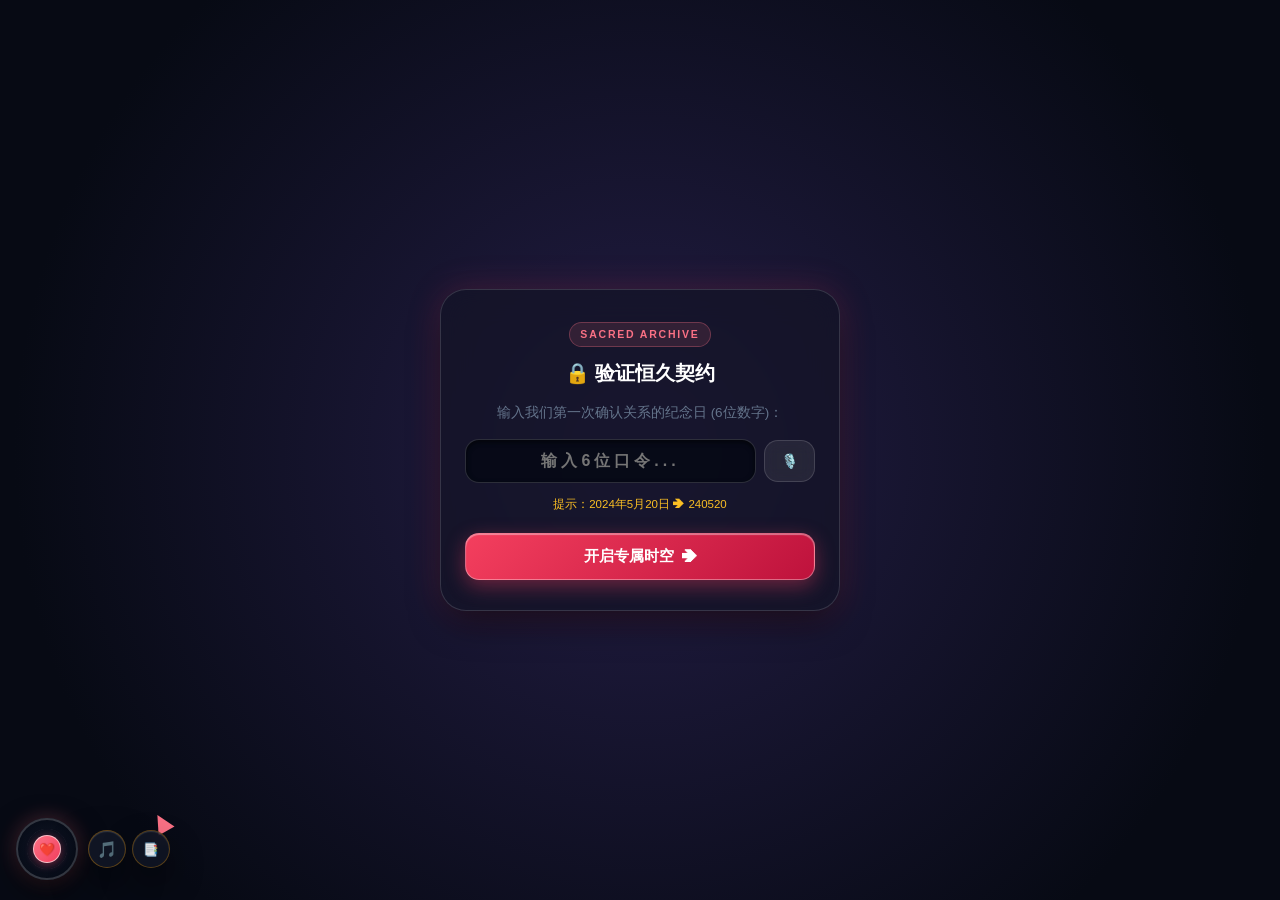
==== index.html @ 59b0d662 "Update index.html" ====
<!DOCTYPE html>
<html lang="zh-CN">
<head>
  <meta charset="UTF-8">
  <meta name="viewport" content="width=device-width, initial-scale=1.0, maximum-scale=1.0, user-scalable=no, viewport-fit=cover, interactive-widget=overlays-content">
  <meta name="referrer" content="strict-origin-when-cross-origin">
  
  <meta property="og:title" content="💌 我们的雅歌之印 · 恒久印记">
  <meta property="og:description" content="众水不能熄灭爱情，大水不能淹没">
  <meta property="og:image" content="assets/images/share-cover.jpg">

  <title>众水不灭 · 我们的恒久印记</title>
  
  <!-- 网站标签页与移动端图标 -->
  <link rel="icon" type="image/png" sizes="32x32" href="favicon-32x32.png?v=2.0">
  <link rel="icon" type="image/png" sizes="16x16" href="favicon-16x16.png?v=2.0">
  <link rel="apple-touch-icon" sizes="180x180" href="apple-touch-icon.png?v=2.0">
  <link rel="manifest" href="manifest.json?v=2.0">
  <meta name="apple-mobile-web-app-capable" content="yes">
  <meta name="apple-mobile-web-app-status-bar-style" content="black-translucent">
  <meta name="apple-mobile-web-app-title" content="雅歌之印">

  <!-- 🚀 核心样式表预加载与非阻塞链路 -->
  <link rel="stylesheet" href="css/base.css?v=2.3">
  <link rel="stylesheet" href="css/components.css?v=2.3">
  <link rel="stylesheet" href="css/animations.css?v=2.3">
  <link rel="stylesheet" href="css/themes.css?v=2.3">
  <link rel="stylesheet" href="css/anniversary.css?v=2.3">
  <link rel="stylesheet" href="css/icebreaker.css?v=2.3">
  <link rel="stylesheet" href="css/reminder.css?v=2.3">
  <link rel="stylesheet" href="css/photo-wall.css?v=2.3">
  <link rel="stylesheet" href="css/pet.css?v=2.3">
  <link rel="stylesheet" href="css/scratch-card.css?v=2.3">
  <style>
    .perspective-capsule {
      position: fixed;
      top: max(18px, env(safe-area-inset-top, 18px));
      right: 18px;
      z-index: 100;
      display: flex;
      background: rgba(3, 7, 18, 0.75);
      border: 1.5px solid rgba(245, 158, 11, 0.4);
      border-radius: 26px;
      padding: 3.5px;
      backdrop-filter: blur(10px);
      -webkit-backdrop-filter: blur(10px);
      box-shadow: 0 8px 24px rgba(0, 0, 0, 0.5);
      transform: translateZ(0);
      -webkit-transform: translateZ(0);
    }
    .perspective-btn {
      padding: 7px 15px;
      border-radius: 20px;
      border: none;
      background: transparent;
      color: #94a3b8;
      font-size: 12.5px;
      font-weight: 900;
      cursor: pointer;
      display: flex;
      align-items: center;
      gap: 5px;
      transition: all 0.25s cubic-bezier(0.16, 1, 0.3, 1);
      user-select: none;
    }
    .perspective-btn#btn-perspective-boy.active {
      background: linear-gradient(135deg, #0284c7 0%, #0369a1 100%);
      color: #ffffff;
      box-shadow: 0 2px 12px rgba(56, 189, 248, 0.45);
    }
    .perspective-btn#btn-perspective-girl.active {
      background: linear-gradient(135deg, #f43f5e 0%, #e11d48 100%);
      color: #ffffff;
      box-shadow: 0 2px 12px rgba(244, 63, 94, 0.45);
    }
    .easter-egg-trigger--star {
      position: fixed;
      top: max(72px, calc(env(safe-area-inset-top, 0px) + 68px)) !important;
      right: 22px !important;
      z-index: 90 !important;
    }
    .phase-switch-bar {
      display: flex;
      justify-content: center;
      gap: 10px;
      margin: 32px auto 16px auto;
      max-width: 480px;
      padding: 6px;
      background: rgba(3, 7, 18, 0.6);
      border: 1.5px solid rgba(245, 158, 11, 0.3);
      border-radius: 20px;
      backdrop-filter: blur(10px);
      -webkit-backdrop-filter: blur(10px);
      transform: translateZ(0);
      -webkit-transform: translateZ(0);
    }
    .phase-tab-btn {
      flex: 1;
      padding: 10px 14px;
      border-radius: 14px;
      border: none;
      background: transparent;
      color: #94a3b8;
      font-size: 13.5px;
      font-weight: 800;
      cursor: pointer;
      transition: all 0.3s cubic-bezier(0.16, 1, 0.3, 1);
      user-select: none;
    }
    .phase-tab-btn.active {
      background: linear-gradient(135deg, #f59e0b 0%, #d97706 100%);
      color: #ffffff;
      box-shadow: 0 4px 15px rgba(245, 158, 11, 0.4);
      transform: scale(1.02);
    }
  </style>
</head>
<body class="universe-body">

  <!-- 🖼️ 独立硬件加速全视口固定背景层 -->
  <div id="universe-bg-layer" class="universe-bg-layer"></div>

  <!-- 顶部非侵入微光通知胶囊横幅 -->
  <div id="icebreaker-banner" class="icebreaker-banner">
    <span class="icebreaker-banner__icon">🕊️</span>
    <span id="icebreaker-banner-text" class="icebreaker-banner__text">收到对方递来的一封信笺...</span>
    <span class="icebreaker-banner__arrow">查看 ➔</span>
  </div>

  <div class="perspective-capsule" id="perspective-capsule">
    <button class="perspective-btn active" id="btn-perspective-boy" onclick="window.ThemeEngine.switchPerspective('boy')">🪐 他的星河</button>
    <button class="perspective-btn" id="btn-perspective-girl" onclick="window.ThemeEngine.switchPerspective('girl')">🌸 她的花汐</button>
  </div>

  <div id="parallax-photo-wall" class="parallax-photo-wall"></div>
  <canvas id="starry-canvas" class="universe-canvas"></canvas>
  <canvas id="fireworks-canvas" class="fireworks-canvas"></canvas>

  <section id="gatekeeper-screen" class="gatekeeper">
    <div class="gatekeeper__dialog">
      <div class="gatekeeper__header">
        <div class="gatekeeper__badge">SACRED ARCHIVE</div>
        <h2 class="gatekeeper__title" id="gatekeeper-title">🔒 验证恒久契约</h2>
      </div>
      <div class="gatekeeper__content">
        <p class="gatekeeper__question" id="gatekeeper-question">请输入纪念日口令，或点击麦克风念出誓言：</p>
        <div class="gatekeeper__input-group" style="display: flex; gap: 8px; align-items: center; margin-bottom: 12px;">
          <input type="password" id="gatekeeper-input" class="gatekeeper__input" placeholder="输入6位口令..." maxlength="20" autocomplete="off" style="flex: 1;">
          <button id="voice-unlock-btn" class="btn-universe btn-universe--secondary" title="点击念出誓言语音解锁" style="padding: 12px 16px; border-radius: 14px;">🎙️</button>
        </div>
        <p class="gatekeeper__hint" id="gatekeeper-hint">提示：包容与接纳，爱是永不止息</p>
      </div>
      <div class="gatekeeper__footer">
        <button id="gatekeeper-btn" class="btn-universe btn-universe--primary gatekeeper__btn">
          <span>开启专属时空</span>
          <span class="gatekeeper__btn-icon">➔</span>
        </button>
      </div>
    </div>
  </section>

  <main id="main-container" class="main-container main-container--hidden">
    <!-- 方案 C：名字置顶凸显 ➔ 胶囊徽章居中 ➔ 誓言副标题黄金流向 -->
    <header class="hero-section">
      <h1 class="hero-section__names" id="hero-names">张小阳 <span class="name-connector">&</span> 李小光</h1>
      <div class="hero-section__badge">THE ETERNAL SEAL</div>
      <p class="hero-section__subtitle" id="hero-subtitle">众水不能熄灭爱情，大水不能淹没 · 一生一世的契约</p>
      <div class="love-timer">
        <div class="love-timer__title">我们已经同行并守护了</div>
        <div class="love-timer__grid" id="timer-grid">
          <div class="love-timer__unit"><span class="love-timer__num" id="timer-years">0</span><span class="love-timer__label">年</span></div>
          <div class="love-timer__unit"><span class="love-timer__num" id="timer-days">000</span><span class="love-timer__label">天</span></div>
          <div class="love-timer__unit"><span class="love-timer__num" id="timer-hours">00</span><span class="love-timer__label">时</span></div>
          <div class="love-timer__unit"><span class="love-timer__num" id="timer-minutes">00</span><span class="love-timer__label">分</span></div>
          <div class="love-timer__unit"><span class="love-timer__num" id="timer-seconds">00</span><span class="love-timer__label">秒</span></div>
        </div>
        <div class="love-timer__milestone" id="timer-milestone">
          距离下一次契约纪念日还有 <span class="love-timer__milestone-days" id="milestone-days">--</span> 天
        </div>
      </div>
    </header>

    <!-- 倒数日与恒久纪念日流式渲染看板 -->
    <section class="anniversary-section" id="anniversary-section">
      <div class="section-title">
        <span class="section-title__icon">📅</span>
        <h2 class="section-title__text">时光刻度 · 恒久倒数</h2>
        <span class="section-title__desc">公历阴历智能校准 · 每一天都铭刻着恩典与守望</span>
      </div>
      <div class="anniversary-grid" id="anniversary-container"></div>
    </section>

    <!-- 破冰与情感信号箱交互面板 (含和好足迹备忘录) -->
    <section class="icebreaker-section" id="icebreaker-section">
      <div class="section-title">
        <span class="section-title__icon">🕊️</span>
        <h2 class="section-title__text">破冰和解 · 情感信号箱</h2>
        <span class="section-title__desc">爱情不是讲理的地方，而是包容、理解与避风港</span>
      </div>
      <div class="icebreaker-card">
        <div class="icebreaker-grid" id="icebreaker-container"></div>

        <div class="icebreaker-history-wrap">
          <div class="icebreaker-history-title">
            <span>💑 我们的破冰与和好印记 (永恒备忘录)</span>
          </div>
          <div class="icebreaker-history-list" id="icebreaker-history-container"></div>
        </div>
      </div>
    </section>

    <section class="confession-section">
      <div class="confession-card">
        <h3 class="confession-card__title" id="letter-title">致我生命中的唯一</h3>
        <div class="confession-card__body">
          <p id="typewriter-text" class="confession-card__text"></p>
          <span class="typewriter-cursor">|</span>
        </div>
        <div class="confession-card__footer">
          <span class="confession-card__date" id="letter-date">2026.05.20</span>
          <span class="confession-card__sign" id="letter-sign">爱你的 小阳</span>
        </div>
      </div>
    </section>

    <section class="timeline-section">
      <div class="section-title">
        <span class="section-title__icon">🪐</span>
        <h2 class="section-title__text">时光轨迹 · 雅歌印记</h2>
        <span class="section-title__desc">点击卡片可 3D 翻转查看独家私语与圣洁承诺</span>
      </div>
      <div class="timeline-flow" id="timeline-flow"></div>
    </section>

    <div class="phase-switch-bar">
      <button class="phase-tab-btn active" data-phase="dating">🌿 恋爱期</button>
      <button class="phase-tab-btn" data-phase="engaged">💍 订婚期</button>
      <button class="phase-tab-btn" data-phase="married">🏠 结婚期</button>
    </div>

    <section class="checklist-section">
      <div class="section-title">
        <span class="section-title__icon">📝</span>
        <h2 class="section-title__text" id="checklist-section-title">恋爱期待办清单</h2>
        <span class="section-title__desc" id="checklist-section-desc">在尊重与接纳中了解彼此，坚守圣洁、克制与纯粹</span>
      </div>
      <div class="checklist-card">
        <div class="checklist-card__progress-bar">
          <div class="checklist-card__progress-fill" id="checklist-progress-fill"></div>
        </div>
        <div class="checklist-card__stats" id="checklist-stats">已达成心愿 0 / 0 项 (0%)</div>
        <div class="checklist-grid" id="checklist-container"></div>
      </div>
    </section>

    <section class="scratch-section">
      <div class="section-title">
        <span class="section-title__icon">🎟️</span>
        <h2 class="section-title__text" id="scratch-section-title">恋爱期 · 舍己与包容特权券</h2>
        <span class="section-title__desc">真实刮开涂层 · 点击核销印章锁定承诺</span>
      </div>
      <div class="scratch-grid" id="scratch-container"></div>
    </section>

    <section class="poster-section">
      <div class="poster-card" style="display:flex; flex-direction:column; gap:14px;">
        <div class="poster-card__info">
          <h3 class="poster-card__title">📸 导出超清壁纸与数字永存资产</h3>
          <p class="poster-card__desc">基于当前同行天数与时光回忆渲染高清海报，或将全站数据打包为独立 HTML 永久珍藏</p>
        </div>
        <div style="display:flex; gap:10px; flex-wrap:wrap;">
          <button id="generate-poster-btn" class="btn-universe btn-universe--accent" style="flex:1;">
            <span>✨ 生成纪念海报</span>
          </button>
          <button id="export-eternal-btn" class="btn-universe btn-universe--primary" style="flex:1;" onclick="EternalSealExporter.downloadSingleFileArchive()">
            <span>📦 铸造永恒印记 (单文件下载)</span>
          </button>
        </div>
      </div>
    </section>

    <footer class="universe-footer">
      <p class="universe-footer__text">✨ 爱情坚强如死，众水不能熄灭 · 雅歌之印 ✨</p>
    </footer>
  </main>

  <!-- ================= 3. 黑胶唱片控制台 (带歌单列表呼出按钮) ================= -->
  <aside class="vinyl-player" id="vinyl-player">
    <div class="vinyl-player__needle" id="vinyl-needle"></div>
    <div class="vinyl-player__disc" id="vinyl-disc" title="点击播放/暂停音乐">
      <div class="vinyl-player__center-core">
        <span class="vinyl-player__default-heart">❤️</span>
        <img id="vinyl-cover" class="vinyl-player__cover" src="" alt="" onerror="this.style.display='none'" onload="this.style.display='block'" decoding="async">
      </div>
    </div>
    <div class="vinyl-player__control" style="display:flex; justify-content:center; align-items:center; gap:6px;">
      <button class="vinyl-player__btn" id="audio-toggle-btn" title="播放/暂停">🎵</button>
      <button class="vinyl-player__btn" id="audio-list-btn" title="查看歌曲列表" style="font-size:12.5px; opacity:0.9;">📑</button>
    </div>
  </aside>

  <!-- 🎵 隐藏式歌曲列表弹出抽屉 -->
  <div class="playlist-drawer" id="playlist-drawer">
    <div class="playlist-drawer__header">
      <div class="playlist-drawer__title"><span>🎵 专属背景音乐列表</span></div>
      <button class="playlist-drawer__close" id="playlist-drawer-close" title="收起列表">✕</button>
    </div>
    <div class="playlist-drawer__list" id="playlist-drawer-list"></div>
  </div>

  <div class="easter-egg-trigger easter-egg-trigger--star" id="egg-star" title="神秘星星">⭐</div>
  <div class="easter-egg-trigger easter-egg-trigger--paw" id="egg-paw" title="猫爪印记">🐾</div>

  <div class="egg-modal" id="egg-modal">
    <div class="egg-modal__dialog">
      <div class="egg-modal__body" id="egg-modal-text"></div>
      <button class="egg-modal__close-btn" id="egg-modal-close">收下心意 💖</button>
    </div>
  </div>

  <!-- 全站大纪念海报预览弹窗 -->
  <div class="poster-modal" id="poster-modal">
    <div class="poster-modal__dialog">
      <div class="poster-modal__preview-box" id="poster-preview-box"></div>
      <div class="poster-modal__actions">
        <p class="poster-modal__tip">长按上方图片或点击下方按钮保存</p>
        <button class="btn-universe btn-universe--primary" id="download-poster-btn">📥 保存海报至相册</button>
        <button class="btn-universe btn-universe--secondary" id="close-poster-btn">关闭</button>
      </div>
    </div>
  </div>

  <!-- 单卡 300DPI 拍立得海报预览弹窗 -->
  <div class="poster-modal" id="single-poster-modal" style="display:none;">
    <div class="poster-modal__dialog">
      <div class="poster-modal__preview-box" id="single-poster-preview-box"></div>
      <div class="poster-modal__actions">
        <p class="poster-modal__tip">长按上方图片或点击下方按钮保存</p>
        <button class="btn-universe btn-universe--primary" id="download-single-poster-btn" onclick="if(window.AnniversaryTools && window.AnniversaryTools.currentPosterDataUrl){ const a=document.createElement('a'); a.download=`契约纪念卡片_${Date.now()}.jpg`; a.href=window.AnniversaryTools.currentPosterDataUrl; a.click(); }">📥 保存海报至相册</button>
        <button class="btn-universe btn-universe--secondary" onclick="document.getElementById('single-poster-modal').style.display='none';">关闭</button>
      </div>
    </div>
  </div>

  <!-- 沉浸式全屏和解空间覆盖层 -->
  <div id="icebreaker-modal" class="icebreaker-modal">
    <div class="icebreaker-modal__dialog">
      <div id="icebreaker-modal-badge" class="icebreaker-modal__badge">SACRED COVENANT</div>
      <h3 id="icebreaker-modal-title" class="icebreaker-modal__title">愿爱化解一切 · 我们的避风港</h3>
      <div class="icebreaker-letter">
        <p id="icebreaker-modal-letter" class="icebreaker-letter__quote"></p>
      </div>
      <div id="icebreaker-modal-actions" class="icebreaker-modal__actions"></div>
    </div>
  </div>

  <!-- 破冰和好 300DPI 拍立得海报预览弹窗 -->
  <div class="poster-modal" id="icebreaker-poster-modal" style="display:none;">
    <div class="poster-modal__dialog">
      <div class="poster-modal__preview-box" id="icebreaker-poster-preview-box"></div>
      <div class="poster-modal__actions">
        <p class="poster-modal__tip">长按上方图片或点击下方按钮保存</p>
        <button class="btn-universe btn-universe--primary" id="download-icebreaker-poster-btn" onclick="if(window.IceBreakerInstance && window.IceBreakerInstance.currentPosterDataUrl){ const a=document.createElement('a'); a.download=`和好圣约纪念_${Date.now()}.jpg`; a.href=window.IceBreakerInstance.currentPosterDataUrl; a.click(); }">📥 保存和好海报至相册</button>
        <button class="btn-universe btn-universe--secondary" onclick="document.getElementById('icebreaker-poster-modal').style.display='none';">关闭</button>
      </div>
    </div>
  </div>

  <!-- 🌟 批次二新增：晨光智能提醒浮层 (Morning Reminder Modal) -->
  <div id="reminder-modal" class="reminder-modal" style="display:none;">
    <div class="reminder-modal__dialog">
      <div class="reminder-modal__badge">✨ MORNING GRACE · 晨光提醒 ✨</div>
      <h3 class="reminder-modal__title" id="reminder-modal-title">晨光初现 · 今日恩典与备忘</h3>
      <p class="reminder-modal__subtitle" id="reminder-modal-subtitle">不错过任何一个与你有关的重要时刻</p>
      <div class="reminder-list" id="reminder-modal-content"></div>
      <div style="margin-top: 10px;">
        <button class="reminder-btn-primary" id="btn-dismiss-reminder">
          <span>💖 收到心意 · 开启美好一天</span>
        </button>
      </div>
    </div>
  </div>

  <script src="js/config.js?v=2.3"></script>
  <script src="js/theme-presets.js?v=2.3"></script>
  <script src="js/stage-content.js?v=2.3"></script>
  <script src="js/theme-engine.js?v=2.3"></script>
  <script src="js/anniversary-engine.js?v=2.3"></script>
  <script src="js/anniversary-tools.js?v=2.3"></script>
  <script src="js/anniversary.js?v=2.3"></script>
  <script src="js/icebreaker.js?v=2.3"></script>
  <script src="js/reminder.js?v=2.3"></script>
  <script src="js/lifecycle.js?v=2.3"></script>
  <script src="js/photo-wall.js?v=2.3"></script>
  <script src="js/effects.js?v=2.3"></script>
  <script src="js/timeline.js?v=2.3"></script>
  <script src="js/pet.js?v=2.3"></script>
  <script src="js/export-eternal.js?v=2.3"></script>
  <script src="js/core.js?v=2.3"></script>
  <script>
    document.addEventListener("DOMContentLoaded", () => {
      if (window.ThemeEngine) {
        window.ThemeEngine.init();
      }
      if (window.AnniversaryManager && window.LOVE_CONFIG) {
        const anniMgr = new window.AnniversaryManager(window.LOVE_CONFIG);
        anniMgr.init();
      }
      if (window.IceBreakerManager && window.LOVE_CONFIG) {
        window.IceBreakerInstance = new window.IceBreakerManager(window.LOVE_CONFIG);
        window.IceBreakerInstance.init();
      }
      if (window.ReminderManager && window.LOVE_CONFIG) {
        window.ReminderInstance = new window.ReminderManager(window.LOVE_CONFIG);
        window.ReminderInstance.init();
      }
      if (window.GracePetManager && window.LOVE_CONFIG) {
        const petMgr = new window.GracePetManager(window.LOVE_CONFIG);
        petMgr.init();
      }
    });
  </script>
</body>
</html>
---- css/base.css ----
/**
 * 恋爱时光轴 & 漫游宇宙 (Love Universe)
 * 文件名: css/base.css
 * 升级：恢复 iOS 原生平滑惯性滚动，优化全屏背景加速图层，彻底杜绝三网与全设备卡顿
 */

:root {
  --primary-pink: #f43f5e;
  --primary-pink-hover: #e11d48;
  --rose-gold: #fb7185;
  --rose-gold-glow: rgba(251, 113, 133, 0.35);
  
  --sun-gold: #f59e0b;
  --sun-gold-glow: rgba(245, 158, 11, 0.35);
  --warm-amber: #fef3c7;

  --space-dark: #070a14;
  --space-navy: #0b1120;
  --space-card: rgba(20, 20, 38, 0.72);
  
  --glass-border: rgba(255, 255, 255, 0.14);
  --glass-shine: rgba(255, 255, 255, 0.25);
  --glass-shadow: 0 16px 36px -8px rgba(0, 0, 0, 0.6);
  
  --polaroid-paper: #ffffff;
  --polaroid-shadow: 0 12px 28px rgba(0, 0, 0, 0.35), 0 4px 10px rgba(0, 0, 0, 0.2);
  
  --text-pure: #ffffff;
  --text-main: #f8fafc;
  --text-muted: #94a3b8;
  --text-dark: #1f2937;
  
  --stamp-red: #dc2626;
  --stamp-red-glow: rgba(220, 38, 38, 0.4);
  --success-green: #10b981;
  
  --ease-spring: cubic-bezier(0.16, 1, 0.3, 1);
  --ease-smooth: cubic-bezier(0.4, 0, 0.2, 1);
}

*, *::before, *::after {
  box-sizing: border-box;
  margin: 0;
  padding: 0;
  -webkit-tap-highlight-color: transparent;
}

html {
  font-size: 16px;
  scroll-behavior: smooth;
  -webkit-text-size-adjust: 100%;
  background-color: var(--space-dark);
  width: 100%;
  max-width: 100%;
  overflow-x: hidden;
  position: relative;
  touch-action: manipulation;
}

body {
  font-family: -apple-system, BlinkMacSystemFont, "PingFang SC", "Hiragino Sans GB", "Microsoft YaHei", "Segoe UI", Roboto, sans-serif;
  background-color: var(--space-dark);
  color: var(--text-main);
  min-height: 100vh;
  min-height: 100dvh;
  width: 100%;
  max-width: 100%;
  overflow-x: hidden;
  position: relative;
  line-height: 1.6;
  padding-bottom: max(24px, env(safe-area-inset-bottom));
  -webkit-overflow-scrolling: touch;
  touch-action: pan-y;
}

/* 🖼️ 独立硬件加速全视口固定背景层 (精准填满视口，消除 100vw 引起的横向滑动) */
.universe-bg-layer {
  position: fixed;
  top: 0;
  left: 0;
  right: 0;
  bottom: 0;
  width: 100%;
  height: 100%;
  height: 100dvh;
  z-index: -10;
  background-size: cover;
  background-position: center center;
  background-repeat: no-repeat;
  pointer-events: none;
  transform: translateZ(0);
  -webkit-transform: translateZ(0);
  will-change: transform, background-image;
  transition: background-image 0.4s ease;
}

img {
  max-width: 100%;
  height: auto;
  display: block;
  user-select: none;
  -webkit-user-drag: none;
}

button, input, textarea {
  font-family: inherit;
  outline: none;
  border: none;
  background: none;
}

/* 🌅 微醺星河暖色暮光默认基底 */
.universe-body {
  background-color: var(--space-dark);
}

.main-container {
  width: 100%;
  max-width: 1080px;
  margin: 0 auto;
  padding: 24px 18px 80px;
  position: relative;
  z-index: 10;
  opacity: 1;
  transform: translateY(0);
  transition: opacity 0.6s var(--ease-spring), transform 0.6s var(--ease-spring);
  overflow-x: hidden;
}

.main-container--hidden {
  opacity: 0;
  transform: translateY(30px);
  pointer-events: none;
  display: none;
}

.section-title {
  text-align: center;
  margin-bottom: 24px;
  display: flex;
  flex-direction: column;
  align-items: center;
  gap: 6px;
}

.section-title__icon {
  font-size: 28px;
  filter: drop-shadow(0 0 10px var(--rose-gold-glow));
}

.section-title__text {
  font-size: 22px;
  font-weight: 900;
  letter-spacing: 0.5px;
  background: linear-gradient(135deg, #ffffff 0%, #fde68a 50%, #fb7185 100%);
  -webkit-background-clip: text;
  -webkit-text-fill-color: transparent;
  text-shadow: 0 0 20px rgba(251, 113, 133, 0.3);
}

.section-title__desc {
  font-size: 12.5px;
  color: var(--text-muted);
  font-weight: 600;
}

::-webkit-scrollbar {
  width: 6px;
  height: 6px;
}

::-webkit-scrollbar-track {
  background: rgba(7, 10, 20, 0.8);
}

::-webkit-scrollbar-thumb {
  background: linear-gradient(180deg, var(--rose-gold), var(--primary-pink));
  border-radius: 6px;
  box-shadow: 0 0 8px var(--rose-gold-glow);
}
---- css/components.css ----
/**
 * 恋爱时光轴 & 漫游宇宙 (Love Universe)
 * 文件名: css/components.css
 * 升级：实施方案 C (大字号主角名字置顶 + 精巧时间胶囊居中 + 优雅衬线 & 符号点缀)
 */

.universe-canvas,
.fireworks-canvas {
  position: fixed;
  inset: 0;
  width: 100%;
  height: 100%;
  pointer-events: none;
  transform: translateZ(0);
  -webkit-transform: translateZ(0);
}
.universe-canvas { z-index: 1; }
.fireworks-canvas { z-index: 99999; }

.btn-universe {
  display: inline-flex;
  align-items: center;
  justify-content: center;
  gap: 8px;
  padding: 10px 22px;
  border-radius: 14px;
  font-size: 14px;
  font-weight: 800;
  cursor: pointer;
  user-select: none;
  transition: all 0.22s var(--ease-spring);
  position: relative;
  overflow: hidden;
  transform: translateZ(0);
}

.btn-universe--primary {
  background: linear-gradient(135deg, var(--primary-pink) 0%, #be123c 100%);
  color: #ffffff;
  border: 1px solid rgba(255, 255, 255, 0.35);
  box-shadow: 0 6px 20px rgba(244, 63, 94, 0.4), inset 0 1px 1px rgba(255, 255, 255, 0.4);
}
.btn-universe--primary:hover {
  transform: translateY(-2px);
  box-shadow: 0 10px 26px rgba(244, 63, 94, 0.55), inset 0 1px 2px rgba(255, 255, 255, 0.6);
}
.btn-universe--primary:active { transform: translateY(1px); }

.btn-universe--accent {
  background: linear-gradient(135deg, #f59e0b 0%, #d97706 100%);
  color: #ffffff;
  border: 1px solid rgba(255, 255, 255, 0.4);
  box-shadow: 0 6px 20px var(--sun-gold-glow), inset 0 1px 1px rgba(255, 255, 255, 0.5);
}

.btn-universe--secondary {
  background: rgba(255, 255, 255, 0.08);
  color: var(--text-main);
  border: 1px solid var(--glass-border);
  backdrop-filter: blur(8px);
  -webkit-backdrop-filter: blur(8px);
}

/* 门禁层 */
.gatekeeper {
  position: fixed;
  inset: 0;
  z-index: 50000;
  display: flex;
  align-items: center;
  justify-content: center;
  padding: 20px;
  background: radial-gradient(circle at center, #231d45 0%, #070a14 80%);
  backdrop-filter: blur(16px);
  -webkit-backdrop-filter: blur(16px);
  transition: opacity 0.5s var(--ease-spring), visibility 0.5s;
}

.gatekeeper__dialog {
  width: 100%;
  max-width: 400px;
  background: var(--space-card);
  border: 1.5px solid var(--glass-border);
  border-radius: 26px;
  padding: 30px 24px;
  box-shadow: var(--glass-shadow), 0 0 35px rgba(244, 63, 94, 0.2);
  text-align: center;
  backdrop-filter: blur(16px);
  -webkit-backdrop-filter: blur(16px);
}

.gatekeeper__badge {
  font-size: 10.5px;
  font-weight: 900;
  letter-spacing: 1.8px;
  color: var(--rose-gold);
  background: rgba(251, 113, 133, 0.12);
  border: 1px solid rgba(251, 113, 133, 0.3);
  padding: 3px 10px;
  border-radius: 20px;
  display: inline-block;
  margin-bottom: 10px;
}

.gatekeeper__title {
  font-size: 20px;
  font-weight: 900;
  color: #ffffff;
  margin-bottom: 14px;
}

.gatekeeper__question {
  font-size: 13.5px;
  color: var(--text-muted);
  line-height: 1.5;
  margin-bottom: 16px;
}

.gatekeeper__input-wrap { margin-bottom: 12px; }

.gatekeeper__input {
  width: 100%;
  background: rgba(3, 7, 18, 0.75);
  border: 1.5px solid rgba(255, 255, 255, 0.15);
  border-radius: 14px;
  padding: 12px 16px;
  font-size: 16px;
  font-weight: 700;
  color: #ffffff;
  text-align: center;
  letter-spacing: 4px;
  box-shadow: inset 0 2px 5px rgba(0, 0, 0, 0.6);
  transition: all 0.2s ease;
}

.gatekeeper__input:focus {
  border-color: var(--primary-pink);
  box-shadow: inset 0 2px 5px rgba(0, 0, 0, 0.6), 0 0 16px var(--rose-gold-glow);
}

.gatekeeper__hint {
  font-size: 11.5px;
  color: #fbbf24;
  margin-bottom: 20px;
  min-height: 18px;
}

.gatekeeper__btn { width: 100%; padding: 13px 20px; font-size: 15px; }

/* ================= 头部视差区 (方案 C：名字大字号置顶 + 时间胶囊居中) ================= */
.hero-section {
  text-align: center;
  margin-bottom: 36px;
  padding-top: 10px;
  contain: layout style;
  display: flex;
  flex-direction: column;
  align-items: center;
}

/* 名字字符放大并赋予典雅艺术字形 */
.hero-section__names {
  font-size: 38px;
  font-weight: 900;
  letter-spacing: 2.5px;
  font-family: "Songti SC", "STSong", "Noto Serif SC", "Source Han Serif SC", -apple-system, serif;
  background: var(--text-hero-gradient, linear-gradient(135deg, #ffffff 0%, #fecdd3 50%, #fb7185 100%));
  -webkit-background-clip: text;
  -webkit-text-fill-color: transparent;
  margin-bottom: 10px;
  text-shadow: var(--text-hero-shadow, 0 0 30px var(--rose-gold-glow));
  -webkit-font-smoothing: antialiased;
  -moz-osx-font-smoothing: grayscale;
  display: inline-flex;
  align-items: center;
  justify-content: center;
  flex-wrap: nowrap;
  transition: all 0.3s ease;
}

/* 🌟 连接符「&」专属古典衬线倾斜与微光高奢点缀 */
.name-connector {
  display: inline-block;
  font-family: "Playfair Display", "Baskerville", "Georgia", "Songti SC", serif;
  font-style: italic;
  font-weight: 400;
  font-size: 0.88em;
  margin: 0 8px;
  background: linear-gradient(135deg, #f59e0b 0%, #d97706 50%, #f43f5e 100%);
  -webkit-background-clip: text;
  -webkit-text-fill-color: transparent;
  filter: drop-shadow(0 2px 6px rgba(245, 158, 11, 0.35));
  transition: all 0.3s ease;
}

/* 契约时间胶囊微缩精致居中置于名字与副标题之间 */
.hero-section__badge {
  font-size: 10px;
  font-weight: 900;
  letter-spacing: 2.5px;
  color: var(--badge-text, var(--sun-gold));
  background: var(--badge-bg, rgba(245, 158, 11, 0.12));
  border: 1px solid var(--badge-border, rgba(245, 158, 11, 0.3));
  padding: 3px 14px;
  border-radius: 30px;
  display: inline-flex;
  align-items: center;
  justify-content: center;
  margin-bottom: 12px;
  box-shadow: 0 2px 10px rgba(0, 0, 0, 0.15);
  transition: all 0.3s ease;
}

.hero-section__subtitle {
  font-size: 13.5px;
  color: var(--text-subtitle, var(--text-muted));
  font-weight: 600;
  margin-bottom: 24px;
  transition: color 0.3s ease;
}

.love-timer {
  background: var(--bg-card, var(--space-card));
  border: 1.5px solid var(--border-card, var(--glass-border));
  border-radius: 24px;
  padding: 22px 18px;
  box-shadow: var(--card-shadow, var(--glass-shadow));
  backdrop-filter: blur(12px);
  -webkit-backdrop-filter: blur(12px);
  max-width: 580px;
  width: 100%;
  margin: 0 auto;
  contain: layout style;
  transition: all 0.3s ease;
}

.love-timer__title {
  font-size: 12px;
  font-weight: 800;
  color: var(--text-sub, var(--text-muted));
  letter-spacing: 1.5px;
  text-transform: uppercase;
  margin-bottom: 14px;
  transition: color 0.3s ease;
}

.love-timer__grid {
  display: flex;
  justify-content: center;
  align-items: center;
  gap: 8px;
  flex-wrap: nowrap;
}

.love-timer__unit {
  background: var(--timer-unit-bg, rgba(3, 7, 18, 0.65));
  border: 1px solid var(--timer-unit-border, rgba(255, 255, 255, 0.08));
  border-radius: 12px;
  padding: 10px 8px;
  min-width: 58px;
  display: flex;
  flex-direction: column;
  align-items: center;
  box-shadow: inset 0 2px 4px rgba(0, 0, 0, 0.15);
  transition: all 0.3s ease;
}

.love-timer__num {
  font-size: 24px;
  font-weight: 900;
  color: var(--timer-num-color, #fde68a);
  font-family: ui-monospace, SFMono-Regular, Menlo, Monaco, Consolas, monospace;
  line-height: 1.1;
  text-shadow: 0 0 12px var(--sun-gold-glow);
  transition: color 0.3s ease;
}

.love-timer__label {
  font-size: 10.5px;
  color: var(--timer-label-color, var(--text-muted));
  font-weight: 700;
  margin-top: 2px;
  transition: color 0.3s ease;
}

.love-timer__milestone {
  margin-top: 14px;
  font-size: 12px;
  font-weight: 700;
  color: var(--timer-milestone-text, var(--rose-gold));
  background: var(--timer-milestone-bg, rgba(251, 113, 133, 0.1));
  border: 1px dashed var(--timer-milestone-border, rgba(251, 113, 133, 0.35));
  padding: 6px 14px;
  border-radius: 20px;
  display: inline-block;
  transition: all 0.3s ease;
}

.love-timer__milestone-days {
  font-size: 14px;
  font-weight: 900;
  padding: 0 2px;
}

/* 告白信 */
.confession-section { margin-bottom: 40px; contain: layout style; width: 100%; }

.confession-card {
  background: var(--confession-bg, rgba(255, 253, 245, 0.95));
  border: 1.5px solid var(--confession-border, transparent);
  border-radius: 24px;
  padding: 26px 22px;
  color: var(--confession-text, var(--text-dark));
  box-shadow: var(--card-shadow, 0 16px 36px rgba(0, 0, 0, 0.4));
  max-width: 680px;
  margin: 0 auto;
  position: relative;
  transition: all 0.3s ease;
}

.confession-card::before {
  content: "“";
  position: absolute;
  top: 10px;
  left: 18px;
  font-size: 60px;
  line-height: 1;
  color: rgba(244, 63, 94, 0.15);
  font-family: serif;
}

.confession-card__title {
  font-size: 18px;
  font-weight: 900;
  color: var(--confession-title, #9f1239);
  text-align: center;
  margin-bottom: 14px;
  transition: color 0.3s ease;
}

.confession-card__body {
  font-size: 14.5px;
  line-height: 1.8;
  color: var(--confession-text, #374151);
  min-height: 80px;
  word-break: break-word;
  position: relative;
  display: inline;
  transition: color 0.3s ease;
}

.typewriter-cursor {
  display: inline-block;
  font-weight: 900;
  color: var(--primary-pink);
  margin-left: 2px;
  animation: cursorBlink 0.8s infinite;
}

.confession-card__footer {
  display: flex;
  justify-content: space-between;
  align-items: center;
  margin-top: 18px;
  padding-top: 12px;
  border-top: 1px dashed rgba(244, 63, 94, 0.2);
  font-size: 12px;
  font-weight: 700;
  color: var(--confession-footer, #881337);
  transition: color 0.3s ease;
}

/* 拍立得时光轴 */
.timeline-section { margin-bottom: 45px; contain: layout style; width: 100%; }

.timeline-flow {
  display: flex;
  flex-direction: column;
  gap: 28px;
  max-width: 640px;
  margin: 0 auto;
  position: relative;
}

.timeline-node {
  display: flex;
  flex-direction: column;
  position: relative;
}

.timeline-node__time {
  font-size: 12px;
  font-weight: 900;
  color: var(--accent-gold, var(--sun-gold));
  letter-spacing: 1px;
  margin-bottom: 8px;
  display: inline-flex;
  align-items: center;
  gap: 6px;
}

.timeline-node__time::before {
  content: "";
  width: 8px;
  height: 8px;
  border-radius: 50%;
  background: var(--accent-gold, var(--sun-gold));
  box-shadow: 0 0 10px var(--accent-gold-glow, var(--sun-gold-glow));
}

.polaroid-card {
  perspective: 1000px;
  -webkit-perspective: 1000px;
  cursor: pointer;
  user-select: none;
  touch-action: pan-y;
  contain: layout paint;
}

.polaroid-card__inner {
  position: relative;
  width: 100%;
  border-radius: 20px;
  transition: transform 0.6s cubic-bezier(0.16, 1, 0.3, 1);
  transform-style: preserve-3d;
  -webkit-transform-style: preserve-3d;
  will-change: transform;
}

.polaroid-card__inner--flipped {
  transform: rotateY(180deg);
  -webkit-transform: rotateY(180deg);
}

.polaroid-card__front,
.polaroid-card__back {
  width: 100%;
  border-radius: 20px;
  background: var(--polaroid-paper);
  box-shadow: var(--polaroid-shadow);
  padding: 16px;
  backface-visibility: hidden;
  -webkit-backface-visibility: hidden;
  transform: translateZ(0);
  -webkit-transform: translateZ(0);
}

.polaroid-card__front { display: flex; flex-direction: column; }

.polaroid-card__photo-box {
  width: 100%;
  height: 260px;
  border-radius: 12px;
  overflow: hidden;
  position: relative;
  background: #0f172a;
}

.polaroid-card__img {
  width: 100%;
  height: 100%;
  object-fit: cover;
  transition: transform 0.3s ease;
}

.polaroid-card:hover .polaroid-card__img { transform: scale(1.02); }

.polaroid-card__tag {
  position: absolute;
  top: 10px;
  left: 10px;
  background: rgba(15, 23, 42, 0.75);
  color: #ffffff;
  font-size: 11px;
  font-weight: 800;
  padding: 3px 10px;
  border-radius: 12px;
  backdrop-filter: blur(4px);
  -webkit-backdrop-filter: blur(4px);
  border: 1px solid rgba(255, 255, 255, 0.2);
}

.polaroid-card__caption { padding-top: 14px; color: var(--text-dark); }
.polaroid-card__title { font-size: 17px; font-weight: 800; color: #111827; margin-bottom: 4px; }
.polaroid-card__desc { font-size: 13px; color: #4b5563; line-height: 1.5; margin-bottom: 10px; }
.polaroid-card__meta {
  display: flex;
  justify-content: space-between;
  align-items: center;
  font-size: 11px;
  font-weight: 700;
  color: #9ca3af;
  border-top: 1px solid #f3f4f6;
  padding-top: 8px;
}
.polaroid-card__hint { color: var(--primary-pink); }

.polaroid-card__back {
  position: absolute;
  inset: 0;
  transform: rotateY(180deg) translateZ(1px);
  -webkit-transform: rotateY(180deg) translateZ(1px);
  display: flex;
  flex-direction: column;
  justify-content: space-between;
  background: #fffdfa;
  border: 2px dashed #fecdd3;
}

.polaroid-card__stamp {
  position: absolute;
  top: 14px;
  right: 14px;
  border: 1.5px solid #f43f5e;
  color: #f43f5e;
  font-size: 9.5px;
  font-weight: 900;
  padding: 2px 6px;
  border-radius: 4px;
  transform: rotate(8deg);
}

.polaroid-card__back-title { font-size: 16px; font-weight: 800; color: #9f1239; margin-bottom: 10px; }
.polaroid-card__back-text { font-size: 14px; line-height: 1.8; color: #374151; font-style: italic; }

/* 🎙️ 时光轴背面 60 秒专属语音胶囊组件 */
.polaroid-card__voice-box {
  margin-top: 14px;
  display: flex;
  align-items: center;
}

.polaroid-voice-pill {
  display: inline-flex;
  align-items: center;
  gap: 10px;
  background: linear-gradient(135deg, rgba(255, 241, 242, 0.95) 0%, rgba(254, 226, 226, 0.9) 100%);
  border: 1.5px solid rgba(244, 63, 94, 0.35);
  border-radius: 26px;
  padding: 7px 15px;
  cursor: pointer;
  user-select: none;
  transition: all 0.25s cubic-bezier(0.16, 1, 0.3, 1);
  box-shadow: 0 4px 14px rgba(244, 63, 94, 0.12);
  max-width: 100%;
}

.polaroid-voice-pill:hover {
  transform: translateY(-2px) scale(1.02);
  box-shadow: 0 6px 18px rgba(244, 63, 94, 0.22);
  border-color: rgba(244, 63, 94, 0.6);
}

.polaroid-voice-pill.playing {
  background: linear-gradient(135deg, #f43f5e 0%, #e11d48 100%);
  border-color: #be123c;
  box-shadow: 0 4px 16px rgba(244, 63, 94, 0.45);
}

.polaroid-voice-icon {
  width: 26px;
  height: 26px;
  border-radius: 50%;
  background: rgba(244, 63, 94, 0.15);
  color: #e11d48;
  display: flex;
  align-items: center;
  justify-content: center;
  font-size: 11px;
  font-weight: 900;
  transition: all 0.2s ease;
  flex-shrink: 0;
}

.polaroid-voice-pill.playing .polaroid-voice-icon {
  background: rgba(255, 255, 255, 0.25);
  color: #ffffff;
}

.polaroid-voice-waves {
  display: flex;
  align-items: center;
  gap: 3px;
  height: 16px;
}

.polaroid-wave-bar {
  width: 3px;
  height: 6px;
  background: #f43f5e;
  border-radius: 2px;
  transition: height 0.2s ease;
}

.polaroid-voice-pill.playing .polaroid-wave-bar {
  background: #ffffff;
  animation: polaroidWaveAnimation 0.9s ease-in-out infinite alternate;
}

.polaroid-voice-pill.playing .polaroid-wave-bar:nth-child(1) { animation-delay: 0.1s; }
.polaroid-voice-pill.playing .polaroid-wave-bar:nth-child(2) { animation-delay: 0.3s; }
.polaroid-voice-pill.playing .polaroid-wave-bar:nth-child(3) { animation-delay: 0.2s; }
.polaroid-voice-pill.playing .polaroid-wave-bar:nth-child(4) { animation-delay: 0.4s; }
.polaroid-voice-pill.playing .polaroid-wave-bar:nth-child(5) { animation-delay: 0.15s; }

@keyframes polaroidWaveAnimation {
  0% { height: 4px; }
  100% { height: 16px; }
}

.polaroid-voice-info {
  display: flex;
  flex-direction: column;
}

.polaroid-voice-title {
  font-size: 12px;
  font-weight: 800;
  color: #9f1239;
  line-height: 1.2;
}

.polaroid-voice-pill.playing .polaroid-voice-title {
  color: #ffffff;
}

.polaroid-voice-duration {
  font-size: 10px;
  font-weight: 700;
  color: #e11d48;
  font-family: ui-monospace, SFMono-Regular, Menlo, Monaco, Consolas, monospace;
}

.polaroid-voice-pill.playing .polaroid-voice-duration {
  color: rgba(255, 255, 255, 0.9);
}

.polaroid-card__back-footer {
  display: flex;
  justify-content: space-between;
  font-size: 11px;
  color: #9ca3af;
  font-weight: 700;
}

/* 100 件事 */
.checklist-section { margin-bottom: 45px; contain: layout style; width: 100%; }

.checklist-card {
  background: var(--bg-card, var(--space-card));
  border: 1.5px solid var(--border-card, var(--glass-border));
  border-radius: 24px;
  padding: 24px 20px;
  box-shadow: var(--card-shadow, var(--glass-shadow));
  backdrop-filter: blur(12px);
  -webkit-backdrop-filter: blur(12px);
  max-width: 680px;
  margin: 0 auto;
  contain: layout style;
  transition: all 0.3s ease;
}

.checklist-card__progress-bar {
  width: 100%;
  height: 8px;
  background: rgba(3, 7, 18, 0.3);
  border-radius: 8px;
  overflow: hidden;
  margin-bottom: 10px;
}

.checklist-card__progress-fill {
  height: 100%;
  width: 0%;
  background: linear-gradient(90deg, var(--sun-gold), var(--primary-pink));
  box-shadow: 0 0 10px var(--rose-gold-glow);
  transition: width 0.4s var(--ease-spring);
}

.checklist-card__stats {
  font-size: 12.5px;
  font-weight: 800;
  color: var(--text-sub, #fde68a);
  text-align: right;
  margin-bottom: 16px;
  transition: color 0.3s ease;
}

.checklist-grid {
  display: flex;
  flex-direction: column;
  gap: 10px;
  max-height: 380px;
  overflow-y: auto;
  padding-right: 6px;
  -webkit-overflow-scrolling: touch;
}

.checklist-item {
  background: var(--drawer-item-bg, rgba(3, 7, 18, 0.5));
  border: 1px solid var(--border-card, rgba(255, 255, 256, 0.06));
  border-radius: 12px;
  padding: 10px 14px;
  transition: all 0.2s ease;
}

.checklist-item:hover {
  background: rgba(255, 255, 255, 0.1);
}

.checklist-item__label {
  display: flex;
  align-items: center;
  gap: 10px;
  cursor: pointer;
  user-select: none;
}

.checklist-item__checkbox { display: none; }

.checklist-item__custom-box {
  width: 18px;
  height: 18px;
  border-radius: 6px;
  border: 1.5px solid var(--rose-gold);
  display: flex;
  align-items: center;
  justify-content: center;
  flex-shrink: 0;
  transition: all 0.2s ease;
}

.checklist-item__checkbox:checked + .checklist-item__custom-box {
  background: var(--primary-pink);
  border-color: var(--primary-pink);
}

.checklist-item__checkbox:checked + .checklist-item__custom-box::after {
  content: "✓";
  color: #ffffff;
  font-size: 12px;
  font-weight: 900;
}

.checklist-item__text {
  font-size: 13.5px;
  font-weight: 700;
  color: var(--text-main);
  transition: all 0.2s ease;
}

.checklist-item--checked .checklist-item__text {
  color: var(--text-muted);
  text-decoration: line-through;
  opacity: 0.6;
}

/* 刮刮乐 */
.scratch-section { margin-bottom: 45px; contain: layout style; width: 100%; }

.scratch-grid {
  display: grid;
  grid-template-columns: repeat(auto-fit, minmax(280px, 1fr));
  gap: 18px;
  max-width: 680px;
  margin: 0 auto;
}

.scratch-card {
  position: relative;
  min-height: 180px;
  border-radius: 20px;
  overflow: hidden;
  background: linear-gradient(135deg, rgba(255, 253, 245, 0.95) 0%, rgba(254, 243, 199, 0.95) 100%);
  border: 1.5px solid rgba(253, 230, 138, 0.6);
  box-shadow: 0 12px 28px rgba(0, 0, 0, 0.25);
  contain: paint layout;
}

.scratch-card__content {
  padding: 20px;
  display: flex;
  flex-direction: column;
  justify-content: space-between;
  height: 100%;
  color: var(--text-dark);
  position: relative;
}

.scratch-card__header { display: flex; align-items: center; gap: 8px; }
.scratch-card__icon { font-size: 24px; }
.scratch-card__title { font-size: 16px; font-weight: 900; color: #92400e; }
.scratch-card__text { font-size: 13.5px; font-weight: 600; color: #451a03; line-height: 1.5; margin: 10px 0; }
.scratch-card__canvas { position: absolute; inset: 0; width: 100%; height: 100%; z-index: 5; touch-action: none; cursor: grab; }

.scratch-stamp {
  position: absolute;
  top: 50%;
  left: 50%;
  transform: translate(-50%, -50%) rotate(-15deg) scale(2);
  opacity: 0;
  pointer-events: none;
  z-index: 10;
  transition: all 0.25s var(--ease-spring);
}

.scratch-stamp--visible {
  opacity: 0.9;
  transform: translate(-50%, -50%) rotate(-15deg) scale(1);
}

.scratch-stamp__circle {
  width: 96px;
  height: 96px;
  border: 3px dashed var(--stamp-red);
  border-radius: 50%;
  display: flex;
  flex-direction: column;
  align-items: center;
  justify-content: center;
  box-shadow: 0 0 16px var(--stamp-red-glow), inset 0 0 8px var(--stamp-red-glow);
  background: rgba(220, 38, 38, 0.08);
}

.scratch-stamp__status { font-size: 18px; font-weight: 900; color: var(--stamp-red); letter-spacing: 2px; }
.scratch-stamp__time { font-size: 9.5px; font-weight: 800; color: var(--stamp-red); font-family: ui-monospace, monospace; }

/* 🌟 全局悬浮黑胶唱片机 (层级 55000) */
.vinyl-player {
  position: fixed;
  bottom: max(20px, env(safe-area-inset-bottom, 20px));
  left: max(16px, env(safe-area-inset-left, 16px));
  z-index: 55000;
  display: flex;
  align-items: center;
  gap: 10px;
  pointer-events: auto;
  transform: translateZ(0);
  -webkit-transform: translateZ(0);
}

.vinyl-player__disc {
  width: 62px;
  height: 62px;
  border-radius: 50%;
  background: 
    radial-gradient(circle at center, transparent 28%, rgba(255,255,255,0.06) 29%, transparent 30%),
    radial-gradient(circle at center, transparent 48%, rgba(255,255,255,0.04) 49%, transparent 50%),
    radial-gradient(circle at center, #111827 0%, #030712 100%);
  border: 2px solid rgba(255, 255, 255, 0.18);
  box-shadow: 0 10px 30px rgba(0, 0, 0, 0.7), 0 0 20px rgba(251, 113, 133, 0.3);
  position: relative;
  display: flex;
  align-items: center;
  justify-content: center;
  cursor: pointer;
  user-select: none;
  pointer-events: auto;
}

.vinyl-player__center-core {
  width: 28px;
  height: 28px;
  border-radius: 50%;
  background: linear-gradient(135deg, #fb7185 0%, #f43f5e 100%);
  border: 1.5px solid rgba(255, 255, 255, 0.6);
  display: flex;
  align-items: center;
  justify-content: center;
  position: relative;
  overflow: hidden;
  box-shadow: 0 2px 8px rgba(244, 63, 94, 0.4);
  pointer-events: none;
}

.vinyl-player__default-heart {
  font-size: 13px;
  line-height: 1;
  pointer-events: none;
}

.vinyl-player__cover {
  position: absolute;
  inset: 0;
  width: 100%;
  height: 100%;
  object-fit: cover;
  display: none;
  pointer-events: none;
}

.vinyl-player__needle {
  position: absolute;
  top: -10px;
  right: 4px;
  width: 22px;
  height: 22px;
  background: url("data:image/svg+xml,<svg xmlns='http://www.w3.org/2000/svg' viewBox='0 0 24 24' fill='%23fb7185'><path d='M12 2L2 22h20L12 2z'/></svg>") no-repeat center;
  background-size: contain;
  transform-origin: top right;
  transform: rotate(-30deg);
  transition: transform 0.4s cubic-bezier(0.16, 1, 0.3, 1);
  pointer-events: none;
}

.vinyl-player__needle--play {
  transform: rotate(0deg);
}

.vinyl-player__btn {
  width: 38px;
  height: 38px;
  border-radius: 50%;
  background: var(--bg-card, rgba(20, 20, 38, 0.75));
  border: 1px solid var(--border-card, rgba(255, 255, 255, 0.14));
  color: var(--text-main, #ffffff);
  font-size: 16px;
  display: flex;
  align-items: center;
  justify-content: center;
  box-shadow: var(--card-shadow, 0 8px 24px rgba(0, 0, 0, 0.4));
  cursor: pointer;
  backdrop-filter: blur(8px);
  -webkit-backdrop-filter: blur(8px);
  transition: all 0.2s ease;
  pointer-events: auto;
  user-select: none;
}

.vinyl-player__btn:hover {
  transform: scale(1.1);
  border-color: var(--accent-gold);
}

/* 🎵 隐藏式毛玻璃歌曲列表抽屉 (挂载于左下角唱片正上方，最高交互层级 56000) */
.playlist-drawer {
  position: fixed;
  bottom: calc(max(20px, env(safe-area-inset-bottom, 20px)) + 65px);
  left: max(16px, env(safe-area-inset-left, 16px));
  width: 310px;
  max-width: calc(100vw - 32px);
  max-height: 380px;
  background: var(--drawer-bg);
  border: 1.5px solid var(--drawer-border);
  border-radius: 20px;
  backdrop-filter: blur(16px);
  -webkit-backdrop-filter: blur(16px);
  box-shadow: 0 16px 36px rgba(0, 0, 0, 0.4), 0 0 20px var(--accent-gold-glow, rgba(245, 158, 11, 0.15));
  z-index: 56000;
  display: flex;
  flex-direction: column;
  overflow: hidden;
  opacity: 0;
  visibility: hidden;
  transform: translateY(16px) scale(0.95);
  pointer-events: none;
  transition: all 0.28s cubic-bezier(0.16, 1, 0.3, 1);
}

.playlist-drawer.show {
  opacity: 1;
  visibility: visible;
  transform: translateY(0) scale(1);
  pointer-events: auto;
}

.playlist-drawer__header {
  display: flex;
  justify-content: space-between;
  align-items: center;
  padding: 12px 16px;
  border-bottom: 1px solid var(--border-card, rgba(255, 255, 255, 0.1));
  background: rgba(0, 0, 0, 0.05);
}

.playlist-drawer__title {
  font-size: 13.5px;
  font-weight: 800;
  color: var(--text-hero, #fde68a);
  display: flex;
  align-items: center;
  gap: 6px;
}

.playlist-drawer__close {
  background: transparent;
  border: none;
  color: var(--text-sub, #94a3b8);
  font-size: 16px;
  cursor: pointer;
  padding: 2px 6px;
  line-height: 1;
  border-radius: 6px;
  transition: all 0.2s;
}

.playlist-drawer__close:hover {
  color: var(--text-main, #ffffff);
  background: rgba(0, 0, 0, 0.1);
}

.playlist-drawer__list {
  flex: 1;
  overflow-y: auto;
  padding: 8px;
  display: flex;
  flex-direction: column;
  gap: 6px;
  -webkit-overflow-scrolling: touch;
}

.playlist-drawer__item {
  display: flex;
  align-items: center;
  justify-content: space-between;
  padding: 9px 12px;
  border-radius: 12px;
  background: var(--drawer-item-bg);
  border: 1px solid var(--drawer-item-border);
  cursor: pointer;
  transition: all 0.2s ease;
  user-select: none;
}

.playlist-drawer__item:hover {
  background: rgba(245, 158, 11, 0.15);
  border-color: var(--accent-gold);
  transform: translateX(3px);
}

.playlist-drawer__item.active {
  background: var(--drawer-active-bg);
  border-color: var(--drawer-active-border);
  box-shadow: 0 2px 10px rgba(245, 158, 11, 0.2);
}

.playlist-drawer__item-info {
  flex: 1;
  overflow: hidden;
  margin-right: 8px;
}

.playlist-drawer__item-title {
  font-size: 12.5px;
  font-weight: 800;
  color: var(--drawer-item-title);
  white-space: nowrap;
  overflow: hidden;
  text-overflow: ellipsis;
}

.playlist-drawer__item.active .playlist-drawer__item-title {
  color: var(--drawer-active-title);
}

.playlist-drawer__item-artist {
  font-size: 11px;
  color: var(--drawer-item-artist);
  white-space: nowrap;
  overflow: hidden;
  text-overflow: ellipsis;
  margin-top: 2px;
}

.playlist-drawer__item-icon {
  font-size: 12px;
  color: var(--accent-gold);
  flex-shrink: 0;
}

.playlist-drawer__empty {
  padding: 24px 12px;
  text-align: center;
  color: var(--text-sub);
  font-size: 12px;
  line-height: 1.6;
}

/* 彩蛋与海报 */
.easter-egg-trigger {
  position: fixed;
  font-size: 20px;
  cursor: pointer;
  z-index: 40000;
  user-select: none;
  opacity: 0.8;
  transition: opacity 0.2s, transform 0.2s;
  transform: translateZ(0);
}
.easter-egg-trigger:hover { opacity: 1; transform: scale(1.2); }
.easter-egg-trigger--star { top: 30px; right: 25px; }
.easter-egg-trigger--paw { bottom: max(24px, env(safe-area-inset-bottom, 24px)); right: 25px; }

.egg-modal,
.poster-modal {
  position: fixed;
  inset: 0;
  background: rgba(7, 10, 20, 0.7);
  backdrop-filter: blur(10px);
  -webkit-backdrop-filter: blur(10px);
  z-index: 60000;
  display: none;
  align-items: center;
  justify-content: center;
  padding: 20px;
}

.egg-modal__dialog,
.poster-modal__dialog {
  background: var(--bg-card, var(--space-card));
  border: 1.5px solid var(--border-card, var(--glass-border));
  border-radius: 24px;
  padding: 24px;
  box-shadow: var(--card-shadow, var(--glass-shadow));
  max-width: 380px;
  width: 100%;
  text-align: center;
}

.egg-modal__body { font-size: 14.5px; line-height: 1.6; color: var(--text-main, #fef3c7); font-weight: 700; margin-bottom: 20px; }
.poster-modal__tip { font-size: 12px; color: var(--text-sub, var(--text-muted)); margin-top: 10px; }
.poster-modal__actions { display: flex; flex-direction: column; gap: 10px; margin-top: 16px; }

/* ================= 📱 手机端视口深度优化 (方案 C 紧凑优雅排布) ================= */
@media (max-width: 640px) {
  .hero-section {
    padding-top: max(76px, calc(env(safe-area-inset-top, 0px) + 72px));
    margin-bottom: 26px;
  }
  .hero-section__names {
    font-size: 28px;
    letter-spacing: 1.8px;
    position: relative;
    z-index: 30;
    padding: 0 6px;
    margin-bottom: 8px;
  }
  .name-connector {
    margin: 0 5px;
    font-size: 0.85em;
  }
  .hero-section__badge {
    font-size: 9.5px;
    letter-spacing: 2px;
    padding: 2.5px 11px;
    margin-bottom: 10px;
  }
  .hero-section__subtitle {
    font-size: 12px;
    padding: 0 12px;
    line-height: 1.5;
    margin-bottom: 20px;
  }

  .perspective-capsule {
    top: max(10px, env(safe-area-inset-top, 10px));
    right: 10px;
    padding: 2.5px;
    backdrop-filter: blur(8px);
    -webkit-backdrop-filter: blur(8px);
  }
  .perspective-btn {
    padding: 5px 10px;
    font-size: 11px;
  }

  .easter-egg-trigger--star {
    top: max(56px, calc(env(safe-area-inset-top, 0px) + 52px)) !important;
    right: 12px !important;
  }

  .love-timer {
    padding: 16px 10px;
    border-radius: 20px;
    backdrop-filter: blur(8px);
    -webkit-backdrop-filter: blur(8px);
  }
  .love-timer__grid {
    gap: 5px;
  }
  .love-timer__unit {
    min-width: 48px;
    padding: 8px 4px;
    border-radius: 10px;
  }
  .love-timer__num {
    font-size: 19px;
  }
  .love-timer__label {
    font-size: 9.5px;
  }

  .vinyl-player {
    bottom: max(16px, env(safe-area-inset-bottom, 16px));
    left: 12px;
    gap: 8px;
  }
  .vinyl-player__disc {
    width: 52px;
    height: 52px;
  }
  .vinyl-player__center-core {
    width: 24px;
    height: 24px;
  }
  .vinyl-player__btn {
    width: 34px;
    height: 34px;
    font-size: 14px;
  }

  .playlist-drawer {
    left: 12px;
    bottom: calc(max(16px, env(safe-area-inset-bottom, 16px)) + 58px);
    width: calc(100vw - 24px);
    max-width: 320px;
    max-height: 320px;
    backdrop-filter: blur(10px);
    -webkit-backdrop-filter: blur(10px);
  }

  .phase-switch-bar {
    margin: 22px 10px 12px 10px;
    padding: 4px;
    backdrop-filter: blur(8px);
    -webkit-backdrop-filter: blur(8px);
  }
  .phase-tab-btn {
    padding: 8px 4px;
    font-size: 12px;
  }
}
---- css/animations.css ----
/**
 * ====================================================================
 * 恋爱时光轴 & 漫游宇宙 (Love Universe)
 * 文件名: css/animations.css
 * 作用: 密码错误剧烈震颤、开箱展开、黑胶旋转、印章砰击与光效动效
 * ====================================================================
 */

/* ================= 1. 密码输入错误剧烈左右震颤 (Shake) ================= */
@keyframes shakeError {
  0%, 100% {
    transform: translateX(0);
  }
  15%, 45%, 75% {
    transform: translateX(-10px) rotate(-1deg);
  }
  30%, 60%, 90% {
    transform: translateX(10px) rotate(1deg);
  }
}

.gatekeeper__dialog--error {
  animation: shakeError 0.5s cubic-bezier(0.36, 0.07, 0.19, 0.97) both;
  border-color: var(--primary-pink) !important;
}

/* ================= 2. 门禁解锁成功全屏渐隐展开 (Unlock Fade) ================= */
@keyframes gatekeeperUnlock {
  0% {
    opacity: 1;
    transform: scale(1);
    filter: blur(0);
  }
  50% {
    transform: scale(1.05);
    filter: blur(4px);
  }
  100% {
    opacity: 0;
    transform: scale(1.1);
    filter: blur(12px);
    visibility: hidden;
  }
}

.gatekeeper--unlocking {
  animation: gatekeeperUnlock 0.8s var(--ease-spring) forwards;
}

/* ================= 3. 黑胶唱片 360° 匀速旋转 ================= */
@keyframes discRotate {
  from {
    transform: rotate(0deg);
  }
  to {
    transform: rotate(360deg);
  }
}

.vinyl-player__disc--spinning {
  animation: discRotate 8s linear infinite;
}

/* ================= 4. 拟真印章重重盖下 (Stamp Slam) ================= */
@keyframes stampSlam {
  0% {
    opacity: 0;
    transform: translate(-50%, -50%) rotate(25deg) scale(3);
  }
  70% {
    opacity: 1;
    transform: translate(-50%, -50%) rotate(-15deg) scale(0.9);
  }
  85% {
    transform: translate(-50%, -50%) rotate(-13deg) scale(1.05);
  }
  100% {
    opacity: 0.92;
    transform: translate(-50%, -50%) rotate(-15deg) scale(1);
  }
}

.scratch-stamp--slam {
  animation: stampSlam 0.4s cubic-bezier(0.175, 0.885, 0.32, 1.275) forwards;
}

/* ================= 5. 爱心跳动 (Heartbeat Pulse) ================= */
@keyframes heartPulse {
  0%, 100% {
    transform: scale(1);
  }
  14% {
    transform: scale(1.2);
  }
  28% {
    transform: scale(1);
  }
  42% {
    transform: scale(1.28);
  }
  70% {
    transform: scale(1);
  }
}

.heartbeat-icon {
  display: inline-block;
  animation: heartPulse 1.8s ease-in-out infinite;
}

/* ================= 6. 金属流光渐变 (Shimmer) ================= */
@keyframes shimmerFoil {
  0% {
    background-position: -200% 0;
  }
  100% {
    background-position: 200% 0;
  }
}

.shimmer-text {
  background: linear-gradient(
    90deg,
    rgba(255, 255, 255, 0.8) 0%,
    #fde68a 25%,
    #fb7185 50%,
    rgba(255, 255, 255, 0.8) 75%
  );
  background-size: 200% auto;
  -webkit-background-clip: text;
  -webkit-text-fill-color: transparent;
  animation: shimmerFoil 4s linear infinite;
}

/* ================= 7. 悬浮微晃动 (Floating Breath) ================= */
@keyframes floatSlow {
  0%, 100% {
    transform: translateY(0);
  }
  50% {
    transform: translateY(-8px);
  }
}

.easter-egg-trigger {
  animation: floatSlow 3s ease-in-out infinite;
}

/* ================= 8. 打字机光标闪烁 ================= */
@keyframes cursorBlink {
  0%, 100% {
    opacity: 1;
  }
  50% {
    opacity: 0;
  }
}
---- css/themes.css ----
/**
 * 众水不灭 · 雅歌之印
 * 文件名: css/themes.css
 * 作用: 12 款男女高奢主题变量定义与浅色系/深色系高饱和自适应对比度 (彻底根除文字泛白发虚)
 */

/* ================= 🌌 基础语义变量定义 (默认深色星河基线) ================= */
:root {
  --bg-primary: #090d16;
  --theme-bg-gradient: radial-gradient(circle at 50% 20%, #1e1b4b 0%, #0f172a 45%, #070a14 100%);
  --bg-card: rgba(15, 23, 42, 0.75);
  --border-card: rgba(245, 158, 11, 0.35);
  --card-shadow: 0 16px 36px rgba(0, 0, 0, 0.5), inset 0 1px 1px rgba(255, 255, 255, 0.15);
  
  --text-hero: #ffffff;
  --text-hero-gradient: linear-gradient(135deg, #ffffff 0%, #fecdd3 50%, #fb7185 100%);
  --text-hero-shadow: 0 0 30px rgba(251, 113, 133, 0.4), 0 2px 8px rgba(0, 0, 0, 0.8);
  --text-subtitle: #cbd5e1;
  --text-main: #f8fafc;
  --text-sub: #94a3b8;
  --text-muted: #64748b;
  --accent-gold: #f59e0b;
  --accent-gold-glow: rgba(245, 158, 11, 0.4);

  --badge-bg: rgba(245, 158, 11, 0.12);
  --badge-border: rgba(245, 158, 11, 0.35);
  --badge-text: #fde68a;

  --timer-unit-bg: rgba(3, 7, 18, 0.75);
  --timer-unit-border: rgba(255, 255, 255, 0.1);
  --timer-num-color: #fde68a;
  --timer-label-color: #94a3b8;
  --timer-milestone-bg: rgba(251, 113, 133, 0.12);
  --timer-milestone-border: rgba(251, 113, 133, 0.35);
  --timer-milestone-text: #fb7185;

  --confession-bg: rgba(255, 253, 245, 0.96);
  --confession-border: rgba(254, 205, 211, 0.6);
  --confession-title: #9f1239;
  --confession-text: #374151;
  --confession-footer: #881337;

  --drawer-bg: rgba(15, 23, 42, 0.94);
  --drawer-border: rgba(245, 158, 11, 0.4);
  --drawer-item-bg: rgba(255, 255, 255, 0.05);
  --drawer-item-border: rgba(255, 255, 255, 0.08);
  --drawer-item-title: #ffffff;
  --drawer-item-artist: #94a3b8;
  --drawer-active-bg: linear-gradient(135deg, rgba(245, 158, 11, 0.3) 0%, rgba(217, 119, 6, 0.2) 100%);
  --drawer-active-border: #f59e0b;
  --drawer-active-title: #fde68a;
}

/* ================= 🖼️ 全局视口背景与 Body 深度绑定 ================= */
html,
body,
.universe-body {
  background-color: var(--bg-primary, #090d16) !important;
  transition: background-color 0.4s ease;
}

.universe-bg-layer {
  background-color: var(--bg-primary, #090d16);
  background-image: var(--theme-bg-gradient);
  background-size: cover;
  background-position: center center;
  background-repeat: no-repeat;
  transition: background-color 0.4s ease, background-image 0.4s ease;
}

/* ================= 👦 男生 6 套深色主题 ================= */
body.theme-sunset-twilight {
  --bg-primary: #090d16;
  --theme-bg-gradient: radial-gradient(circle at 50% 20%, #1e1b4b 0%, #0f172a 45%, #070a14 100%);
  --bg-card: rgba(19, 26, 41, 0.8);
  --border-card: rgba(245, 158, 11, 0.35);
  --text-main: #ffffff;
  --text-sub: #94a3b8;
  --accent-gold: #f59e0b;
}

body.theme-cyber-space {
  --bg-primary: #030712;
  --theme-bg-gradient: radial-gradient(circle at 50% 20%, #064e3b 0%, #022c22 50%, #030712 100%);
  --bg-card: rgba(6, 78, 59, 0.45);
  --border-card: rgba(52, 211, 153, 0.45);
  --text-main: #ecfdf5;
  --text-sub: #6ee7b7;
  --accent-gold: #10b981;
}

body.theme-firefly-forest {
  --bg-primary: #020617;
  --theme-bg-gradient: radial-gradient(circle at 50% 20%, #064e3b 0%, #052e16 50%, #020617 100%);
  --bg-card: rgba(6, 78, 59, 0.5);
  --border-card: rgba(110, 231, 183, 0.4);
  --text-main: #f0fdf4;
  --text-sub: #86efac;
  --accent-gold: #22c55e;
}

body.theme-warm-ember {
  --bg-primary: #050101;
  --theme-bg-gradient: radial-gradient(circle at 50% 20%, #450a0a 0%, #1c0404 50%, #050101 100%);
  --bg-card: rgba(69, 10, 10, 0.55);
  --border-card: rgba(248, 113, 113, 0.4);
  --text-main: #fef2f2;
  --text-sub: #fca5a5;
  --accent-gold: #ef4444;
}

body.theme-deep-ocean {
  --bg-primary: #020617;
  --theme-bg-gradient: radial-gradient(circle at 50% 20%, #0c4a6e 0%, #082f49 50%, #020617 100%);
  --bg-card: rgba(8, 47, 73, 0.55);
  --border-card: rgba(56, 189, 248, 0.4);
  --text-main: #f0f9ff;
  --text-sub: #7dd3fc;
  --accent-gold: #0ea5e9;
}

body.theme-aurora-night {
  --bg-primary: #090d16;
  --theme-bg-gradient: radial-gradient(circle at 50% 20%, #3b0764 0%, #1e1b4b 50%, #090d16 100%);
  --bg-card: rgba(59, 7, 100, 0.45);
  --border-card: rgba(192, 132, 252, 0.4);
  --text-main: #faf5ff;
  --text-sub: #d8b4fe;
  --accent-gold: #a855f7;
}

/* ================= 👧 女生 6 套浅色唯美高饱和/高对比度主题 (彻底消除泛白发虚) ================= */
body.theme-french-cream {
  --bg-primary: #f7eee4;
  --theme-bg-gradient: linear-gradient(180deg, #fdfbf7 0%, #f7eee4 40%, #eddcd0 100%);
  --bg-card: rgba(255, 255, 255, 0.95);
  --border-card: rgba(120, 53, 15, 0.35);
  --card-shadow: 0 16px 36px rgba(120, 53, 15, 0.12), 0 2px 8px rgba(0, 0, 0, 0.04);
  --text-hero: #451a03;
  --text-hero-gradient: linear-gradient(135deg, #451a03 0%, #78350f 45%, #9a3412 100%);
  --text-hero-shadow: none;
  --text-subtitle: #78350f;
  --text-main: #451a03;
  --text-sub: #78350f;
  --text-muted: #92400e;
  --accent-gold: #b45309;
  --timer-unit-bg: rgba(254, 243, 199, 0.9);
  --timer-unit-border: rgba(217, 119, 6, 0.4);
  --timer-num-color: #78350f;
  --timer-label-color: #92400e;
  --badge-bg: rgba(180, 83, 9, 0.15);
  --badge-border: rgba(180, 83, 9, 0.4);
  --badge-text: #78350f;
}

body.theme-sakura-romance {
  --bg-primary: #fce7f3;
  --theme-bg-gradient: linear-gradient(180deg, #fff1f2 0%, #fce7f3 45%, #fbcfe8 100%);
  --bg-card: rgba(255, 255, 255, 0.95);
  --border-card: rgba(225, 29, 72, 0.35);
  --card-shadow: 0 16px 36px rgba(159, 18, 57, 0.12), 0 2px 8px rgba(0, 0, 0, 0.04);
  --text-hero: #701a75;
  --text-hero-gradient: linear-gradient(135deg, #701a75 0%, #9f1239 45%, #be123c 100%);
  --text-hero-shadow: none;
  --text-subtitle: #881337;
  --text-main: #881337;
  --text-sub: #9f1239;
  --text-muted: #be123c;
  --accent-gold: #e11d48;
  --timer-unit-bg: rgba(255, 228, 230, 0.9);
  --timer-unit-border: rgba(244, 63, 94, 0.4);
  --timer-num-color: #881337;
  --timer-label-color: #9f1239;
  --badge-bg: rgba(225, 29, 72, 0.15);
  --badge-border: rgba(225, 29, 72, 0.4);
  --badge-text: #881337;
}

body.theme-monet-garden {
  --bg-primary: #dcfce7;
  --theme-bg-gradient: linear-gradient(180deg, #f0fdf4 0%, #dcfce7 45%, #bbf7d0 100%);
  --bg-card: rgba(255, 255, 255, 0.95);
  --border-card: rgba(22, 101, 52, 0.35);
  --card-shadow: 0 16px 36px rgba(20, 83, 45, 0.12), 0 2px 8px rgba(0, 0, 0, 0.04);
  --text-hero: #052e16;
  --text-hero-gradient: linear-gradient(135deg, #052e16 0%, #14532d 45%, #15803d 100%);
  --text-hero-shadow: none;
  --text-subtitle: #14532d;
  --text-main: #14532d;
  --text-sub: #166534;
  --text-muted: #15803d;
  --accent-gold: #15803d;
  --timer-unit-bg: rgba(220, 252, 231, 0.9);
  --timer-unit-border: rgba(34, 197, 94, 0.4);
  --timer-num-color: #14532d;
  --timer-label-color: #166534;
  --badge-bg: rgba(21, 128, 61, 0.15);
  --badge-border: rgba(21, 128, 61, 0.4);
  --badge-text: #14532d;
}

body.theme-morning-dew {
  --bg-primary: #f1f5f9;
  --theme-bg-gradient: linear-gradient(180deg, #f8fafc 0%, #f1f5f9 45%, #e2e8f0 100%);
  --bg-card: rgba(255, 255, 255, 0.96);
  --border-card: rgba(71, 85, 105, 0.35);
  --card-shadow: 0 16px 36px rgba(15, 23, 42, 0.12), 0 2px 8px rgba(0, 0, 0, 0.04);
  --text-hero: #0f172a;
  --text-hero-gradient: linear-gradient(135deg, #0f172a 0%, #1e293b 45%, #334155 100%);
  --text-hero-shadow: none;
  --text-subtitle: #334155;
  --text-main: #0f172a;
  --text-sub: #334155;
  --text-muted: #475569;
  --accent-gold: #d97706;
  --timer-unit-bg: rgba(241, 245, 249, 0.95);
  --timer-unit-border: rgba(148, 163, 184, 0.45);
  --timer-num-color: #0f172a;
  --timer-label-color: #334155;
  --badge-bg: rgba(15, 23, 42, 0.1);
  --badge-border: rgba(15, 23, 42, 0.3);
  --badge-text: #0f172a;
}

body.theme-sunset-blush {
  --bg-primary: #f3e8ff;
  --theme-bg-gradient: linear-gradient(180deg, #faf5ff 0%, #f3e8ff 45%, #e9d5ff 100%);
  --bg-card: rgba(255, 255, 255, 0.95);
  --border-card: rgba(147, 51, 234, 0.35);
  --card-shadow: 0 16px 36px rgba(88, 28, 135, 0.12), 0 2px 8px rgba(0, 0, 0, 0.04);
  --text-hero: #3b0764;
  --text-hero-gradient: linear-gradient(135deg, #3b0764 0%, #581c87 45%, #7e22ce 100%);
  --text-hero-shadow: none;
  --text-subtitle: #581c87;
  --text-main: #581c87;
  --text-sub: #6b21a8;
  --text-muted: #7e22ce;
  --accent-gold: #9333ea;
  --timer-unit-bg: rgba(243, 232, 255, 0.92);
  --timer-unit-border: rgba(192, 132, 252, 0.45);
  --timer-num-color: #581c87;
  --timer-label-color: #6b21a8;
  --badge-bg: rgba(147, 51, 234, 0.15);
  --badge-border: rgba(147, 51, 234, 0.4);
  --badge-text: #581c87;
}

body.theme-orange-sea {
  --bg-primary: #ffedd5;
  --theme-bg-gradient: linear-gradient(180deg, #fff7ed 0%, #ffedd5 45%, #fed7aa 100%);
  --bg-card: rgba(255, 255, 255, 0.95);
  --border-card: rgba(234, 88, 12, 0.35);
  --card-shadow: 0 16px 36px rgba(124, 45, 18, 0.12), 0 2px 8px rgba(0, 0, 0, 0.04);
  --text-hero: #431407;
  --text-hero-gradient: linear-gradient(135deg, #431407 0%, #7c2d12 45%, #ea580c 100%);
  --text-hero-shadow: none;
  --text-subtitle: #7c2d12;
  --text-main: #7c2d12;
  --text-sub: #9a3412;
  --text-muted: #c2410c;
  --accent-gold: #ea580c;
  --timer-unit-bg: rgba(255, 237, 213, 0.92);
  --timer-unit-border: rgba(251, 146, 60, 0.45);
  --timer-num-color: #7c2d12;
  --timer-label-color: #9a3412;
  --badge-bg: rgba(234, 88, 12, 0.15);
  --badge-border: rgba(234, 88, 12, 0.4);
  --badge-text: #7c2d12;
}

/* ================= 🌟 浅色主题全局无障碍高清晰渲染规则 (彻底剥离白光阴影) ================= */
body[data-theme-type="light"] {
  --drawer-bg: rgba(255, 255, 255, 0.96);
  --drawer-border: rgba(244, 63, 94, 0.35);
  --drawer-item-bg: rgba(0, 0, 0, 0.03);
  --drawer-item-border: rgba(0, 0, 0, 0.06);
  --drawer-item-title: var(--text-main);
  --drawer-item-artist: var(--text-sub);
  --drawer-active-bg: linear-gradient(135deg, rgba(254, 205, 211, 0.6) 0%, rgba(253, 230, 138, 0.5) 100%);
  --drawer-active-border: #f43f5e;
  --drawer-active-title: #881337;
}

/* 核心大标题：宋体衬线 + 玫瑰宝石渐变 + 双层柔和漫射影 */
body[data-theme-type="light"] .hero-section__names {
  font-family: "Songti SC", "STSong", "Noto Serif SC", "Source Han Serif SC", -apple-system, serif !important;
  font-weight: 900 !important;
  letter-spacing: 2.2px !important;
  background: var(--text-hero-gradient) !important;
  -webkit-background-clip: text !important;
  -webkit-text-fill-color: transparent !important;
  text-shadow: none !important;
  filter: drop-shadow(0 1px 2px rgba(0, 0, 0, 0.06)) 
          drop-shadow(0 6px 16px rgba(190, 18, 60, 0.16)) !important;
}

/* 浅色模式连接符高奢独立渐变 */
body[data-theme-type="light"] .name-connector {
  background: linear-gradient(135deg, #d97706 0%, #ea580c 50%, #e11d48 100%) !important;
  -webkit-background-clip: text !important;
  -webkit-text-fill-color: transparent !important;
  filter: drop-shadow(0 2px 8px rgba(234, 88, 12, 0.25)) !important;
}

/* 契约副标题：纯正高饱和深色，去除致盲白光 */
body[data-theme-type="light"] .hero-section__subtitle {
  color: var(--text-subtitle) !important;
  font-weight: 700 !important;
  text-shadow: none !important;
  opacity: 0.95;
}

body[data-theme-type="light"] .hero-section__badge {
  background: var(--badge-bg) !important;
  border-color: var(--badge-border) !important;
  color: var(--badge-text) !important;
  font-weight: 900 !important;
}

/* 章节标题与副标题清晰渲染 */
body[data-theme-type="light"] .section-title__text {
  background: var(--text-hero-gradient) !important;
  -webkit-background-clip: text !important;
  -webkit-text-fill-color: transparent !important;
  text-shadow: none !important;
  filter: drop-shadow(0 1px 4px rgba(0, 0, 0, 0.06)) !important;
}

body[data-theme-type="light"] .section-title__desc {
  color: var(--text-sub) !important;
  font-weight: 700 !important;
  text-shadow: none !important;
  opacity: 0.95;
}

/* 计时器卡片与内部文字强化 */
body[data-theme-type="light"] .love-timer {
  background: var(--bg-card) !important;
  border-color: var(--border-card) !important;
  box-shadow: var(--card-shadow) !important;
}

body[data-theme-type="light"] .love-timer__title {
  color: var(--text-sub) !important;
  font-weight: 900 !important;
}

body[data-theme-type="light"] .love-timer__unit {
  background: var(--timer-unit-bg) !important;
  border-color: var(--timer-unit-border) !important;
}

body[data-theme-type="light"] .love-timer__num {
  color: var(--timer-num-color) !important;
  text-shadow: none !important;
  font-weight: 900 !important;
}

body[data-theme-type="light"] .love-timer__label {
  color: var(--timer-label-color) !important;
  font-weight: 900 !important;
}

body[data-theme-type="light"] .love-timer__milestone {
  background: var(--badge-bg) !important;
  border-color: var(--badge-border) !important;
  color: var(--text-main) !important;
  font-weight: 800 !important;
}

/* 告白信清晰度保证 */
body[data-theme-type="light"] .confession-card {
  background: var(--bg-card) !important;
  border-color: var(--border-card) !important;
  box-shadow: var(--card-shadow) !important;
}

body[data-theme-type="light"] .confession-card__title {
  color: var(--text-main) !important;
  font-weight: 900 !important;
}

body[data-theme-type="light"] .confession-card__text {
  color: var(--text-main) !important;
  font-weight: 700 !important;
  line-height: 1.8 !important;
}

body[data-theme-type="light"] .confession-card__date,
body[data-theme-type="light"] .confession-card__sign {
  color: var(--text-sub) !important;
  font-weight: 800 !important;
}

/* 100 件事清晰度保证 */
body[data-theme-type="light"] .checklist-card {
  background: var(--bg-card) !important;
  border-color: var(--border-card) !important;
  box-shadow: var(--card-shadow) !important;
}

body[data-theme-type="light"] .checklist-card__stats {
  color: var(--text-sub) !important;
  font-weight: 900 !important;
}

body[data-theme-type="light"] .checklist-item {
  background: rgba(255, 255, 255, 0.9) !important;
  border-color: var(--border-card) !important;
}

body[data-theme-type="light"] .checklist-item__text {
  color: var(--text-main) !important;
  font-weight: 800 !important;
}

/* 底部文字 */
body[data-theme-type="light"] .universe-footer__text {
  color: var(--text-sub) !important;
  font-weight: 800 !important;
  text-shadow: none !important;
}
---- css/anniversary.css ----
/**
 * 众水不灭 · 雅歌之印 (Love Universe)
 * 文件名: css/anniversary.css
 * 作用: 倒数日与恒久纪念日视觉渲染体系 (SVG 时光流转环、照片暗纹长按浮现、折叠情书展卷、千天里程碑微光与双视角主题自适应)
 */

.anniversary-section {
  margin-bottom: 45px;
  contain: layout style;
  width: 100%;
}

.anniversary-grid {
  display: grid;
  grid-template-columns: repeat(auto-fit, minmax(320px, 1fr));
  gap: 20px;
  max-width: 1080px;
  margin: 0 auto;
}

/* ================= 1. 核心纪念日卡片容器 (开启硬件加速与渲染边界隔离) ================= */
.anniversary-card {
  position: relative;
  background: var(--bg-card, rgba(15, 23, 42, 0.75));
  border: 1.5px solid var(--border-card, rgba(245, 158, 11, 0.35));
  border-radius: 22px;
  padding: 22px 20px;
  box-shadow: var(--card-shadow, 0 16px 36px rgba(0, 0, 0, 0.4));
  backdrop-filter: blur(14px);
  -webkit-backdrop-filter: blur(14px);
  overflow: hidden;
  contain: content;
  transform: translateZ(0);
  -webkit-transform: translateZ(0);
  transition: transform 0.3s var(--ease-spring), box-shadow 0.3s ease, border-color 0.3s ease;
  user-select: none;
  touch-action: pan-y;
}

.anniversary-card:hover {
  transform: translateY(-3px) translateZ(0);
  border-color: var(--accent-gold, #f59e0b);
  box-shadow: 0 20px 40px rgba(0, 0, 0, 0.5), 0 0 20px var(--accent-gold-glow, rgba(245, 158, 11, 0.25));
}

/* ================= 2. 双人专属照片暗纹浮现 (Ghost Memories) ================= */
.anniversary-ghost-bg {
  position: absolute;
  inset: 0;
  background-size: cover;
  background-position: center center;
  background-repeat: no-repeat;
  opacity: 0;
  filter: blur(1.5px) grayscale(15%);
  transition: opacity 0.6s cubic-bezier(0.16, 1, 0.3, 1);
  pointer-events: none;
  z-index: 1;
}

.anniversary-card:hover .anniversary-ghost-bg,
.anniversary-card.ghost-active .anniversary-ghost-bg {
  opacity: 0.22;
}

/* ================= 3. 卡片头部信息 (图标、标题、阶段标签与时光流转环) ================= */
.anniversary-card__header {
  display: flex;
  justify-content: space-between;
  align-items: flex-start;
  position: relative;
  z-index: 5;
  margin-bottom: 14px;
}

.anniversary-card__title-wrap {
  display: flex;
  align-items: center;
  gap: 10px;
  flex: 1;
  overflow: hidden;
  margin-right: 12px;
}

.anniversary-card__icon-box {
  width: 44px;
  height: 44px;
  border-radius: 14px;
  background: rgba(255, 255, 255, 0.08);
  border: 1px solid var(--border-card, rgba(245, 158, 11, 0.3));
  display: flex;
  align-items: center;
  justify-content: center;
  font-size: 22px;
  flex-shrink: 0;
  box-shadow: inset 0 2px 4px rgba(0, 0, 0, 0.2);
}

.anniversary-card__titles {
  display: flex;
  flex-direction: column;
  overflow: hidden;
}

.anniversary-card__title {
  font-size: 16px;
  font-weight: 900;
  color: var(--text-main, #f8fafc);
  white-space: nowrap;
  overflow: hidden;
  text-overflow: ellipsis;
  letter-spacing: 0.5px;
}

.anniversary-card__stage-badge {
  font-size: 11px;
  font-weight: 800;
  color: var(--accent-gold, #fde68a);
  margin-top: 3px;
  display: inline-flex;
  align-items: center;
  gap: 4px;
}

/* ================= 4. 时光流转环 (SVG Time Orbit Ring) ================= */
.anniversary-orbit-box {
  position: relative;
  width: 52px;
  height: 52px;
  flex-shrink: 0;
  display: flex;
  align-items: center;
  justify-content: center;
}

.anniversary-orbit-svg {
  width: 100%;
  height: 100%;
  transform: rotate(-90deg);
}

.anniversary-orbit-bg {
  fill: none;
  stroke: rgba(255, 255, 255, 0.1);
  stroke-width: 4;
}

.anniversary-orbit-progress {
  fill: none;
  stroke: var(--accent-gold, #f59e0b);
  stroke-width: 4;
  stroke-linecap: round;
  stroke-dasharray: 138.23; /* 2 * PI * 22 */
  stroke-dashoffset: 138.23;
  transition: stroke-dashoffset 1.4s cubic-bezier(0.16, 1, 0.3, 1);
}

.anniversary-orbit-text {
  position: absolute;
  font-size: 10.5px;
  font-weight: 900;
  font-family: ui-monospace, SFMono-Regular, Menlo, Monaco, Consolas, monospace;
  color: var(--accent-gold, #fde68a);
}

/* ================= 5. 卡片主体 (天数巨显与生命羁绊计算) ================= */
.anniversary-card__body {
  position: relative;
  z-index: 5;
  display: flex;
  align-items: baseline;
  justify-content: space-between;
  margin-bottom: 12px;
  padding: 10px 14px;
  background: var(--timer-unit-bg, rgba(3, 7, 18, 0.55));
  border: 1px solid var(--timer-unit-border, rgba(255, 255, 255, 0.08));
  border-radius: 16px;
}

.anniversary-days__left {
  display: flex;
  flex-direction: column;
}

.anniversary-days__label {
  font-size: 11.5px;
  font-weight: 800;
  color: var(--text-sub, #94a3b8);
  letter-spacing: 0.5px;
}

.anniversary-days__date-meta {
  font-size: 11px;
  font-weight: 700;
  color: var(--accent-gold, #f59e0b);
  margin-top: 2px;
  font-family: ui-monospace, SFMono-Regular, Menlo, Monaco, Consolas, monospace;
}

.anniversary-days__num-wrap {
  display: flex;
  align-items: baseline;
  gap: 4px;
}

.anniversary-days__num {
  font-size: 34px;
  font-weight: 900;
  font-family: ui-monospace, SFMono-Regular, Menlo, Monaco, Consolas, monospace;
  color: var(--timer-num-color, #fde68a);
  line-height: 1;
  text-shadow: 0 0 16px var(--sun-gold-glow, rgba(245, 158, 11, 0.4));
}

.anniversary-days__unit {
  font-size: 13px;
  font-weight: 900;
  color: var(--timer-label-color, #94a3b8);
}

/* 生命羁绊条 (来到世界的第 N 天) */
.anniversary-life-bond {
  position: relative;
  z-index: 5;
  font-size: 11px;
  font-weight: 700;
  color: var(--text-sub, #94a3b8);
  background: rgba(255, 255, 255, 0.04);
  padding: 6px 10px;
  border-radius: 10px;
  margin-bottom: 12px;
  display: flex;
  align-items: center;
  gap: 6px;
}

.anniversary-life-bond strong {
  color: var(--accent-gold, #fde68a);
}

/* ================= 6. 操作工具栏与声纹信物微胶囊 ================= */
.anniversary-card__footer {
  position: relative;
  z-index: 5;
  display: flex;
  justify-content: space-between;
  align-items: center;
  gap: 8px;
}

.anniversary-action-btn {
  display: inline-flex;
  align-items: center;
  gap: 5px;
  padding: 6px 12px;
  border-radius: 12px;
  font-size: 11.5px;
  font-weight: 800;
  cursor: pointer;
  background: rgba(255, 255, 255, 0.06);
  border: 1px solid var(--border-card, rgba(255, 255, 255, 0.12));
  color: var(--text-main, #f8fafc);
  transition: all 0.2s ease;
}

.anniversary-action-btn:hover {
  background: rgba(245, 158, 11, 0.18);
  border-color: var(--accent-gold, #f59e0b);
  color: var(--accent-gold, #fde68a);
  transform: translateY(-1px);
}

/* 10 秒声纹信物微播放胶囊 */
.anniversary-voice-pill {
  display: inline-flex;
  align-items: center;
  gap: 6px;
  padding: 5px 12px;
  border-radius: 20px;
  background: linear-gradient(135deg, rgba(244, 63, 94, 0.15) 0%, rgba(225, 29, 72, 0.25) 100%);
  border: 1px solid rgba(244, 63, 94, 0.4);
  cursor: pointer;
  transition: all 0.2s ease;
}

.anniversary-voice-pill:hover {
  transform: scale(1.04);
  border-color: var(--primary-pink);
}

.anniversary-voice-pill.playing {
  background: linear-gradient(135deg, #f43f5e 0%, #e11d48 100%);
  border-color: #be123c;
  box-shadow: 0 0 14px rgba(244, 63, 94, 0.5);
}

.anniversary-voice-icon {
  font-size: 12px;
}

.anniversary-voice-text {
  font-size: 11px;
  font-weight: 800;
  color: #fecdd3;
}

.anniversary-voice-pill.playing .anniversary-voice-text {
  color: #ffffff;
}

/* ================= 7. 折叠情书展卷动效 (Letter Unfold) ================= */
.anniversary-memo-box {
  position: relative;
  z-index: 5;
  max-height: 0;
  opacity: 0;
  overflow: hidden;
  transform: perspective(600px) rotateX(-15deg);
  transform-origin: top center;
  transition: max-height 0.45s var(--ease-spring), opacity 0.35s ease, transform 0.45s var(--ease-spring), margin-top 0.3s ease;
  margin-top: 0;
}

.anniversary-memo-box.expanded {
  max-height: 220px;
  opacity: 1;
  transform: perspective(600px) rotateX(0deg);
  margin-top: 14px;
}

.anniversary-memo-inner {
  background: var(--confession-bg, rgba(255, 253, 245, 0.96));
  border: 1.5px dashed var(--confession-border, rgba(254, 205, 211, 0.6));
  border-radius: 14px;
  padding: 12px 14px;
  color: var(--confession-text, #374151);
  font-size: 12.5px;
  line-height: 1.6;
  font-weight: 600;
  box-shadow: inset 0 1px 3px rgba(0, 0, 0, 0.05);
}

/* ================= 8. 千天里程碑徽章与成就光晕 ================= */
.anniversary-card--milestone {
  border-color: #f59e0b !important;
  box-shadow: 0 16px 36px rgba(0, 0, 0, 0.5), 0 0 25px rgba(245, 158, 11, 0.35), inset 0 0 12px rgba(245, 158, 11, 0.15) !important;
}

.anniversary-card--milestone::after {
  content: "💎 MILESTONE";
  position: absolute;
  top: 10px;
  right: -26px;
  transform: rotate(45deg);
  background: linear-gradient(135deg, #f59e0b, #d97706);
  color: #ffffff;
  font-size: 8px;
  font-weight: 900;
  padding: 2px 28px;
  box-shadow: 0 2px 8px rgba(0, 0, 0, 0.3);
  z-index: 10;
}

/* ================= 9. 「今日正是纪念日」盛典流金状态 ================= */
.anniversary-card--today {
  border-color: #f43f5e !important;
  background: linear-gradient(135deg, rgba(244, 63, 94, 0.18) 0%, rgba(245, 158, 11, 0.18) 100%), var(--bg-card) !important;
  box-shadow: 0 16px 40px rgba(244, 63, 94, 0.3), 0 0 30px rgba(245, 158, 11, 0.35) !important;
  animation: todayGlowPulse 2.5s infinite ease-in-out;
}

@keyframes todayGlowPulse {
  0%, 100% {
    box-shadow: 0 16px 36px rgba(244, 63, 94, 0.25), 0 0 20px rgba(245, 158, 11, 0.25);
  }
  50% {
    box-shadow: 0 16px 48px rgba(244, 63, 94, 0.45), 0 0 35px rgba(245, 158, 11, 0.5);
  }
}

.anniversary-card--today .anniversary-card__title::before {
  content: "🎉 ";
}

/* ================= 10. 👧 女生浅色主题高清晰渲染规则 (彻底杜绝发白发虚) ================= */
body[data-theme-type="light"] .anniversary-card {
  background: var(--bg-card, rgba(255, 255, 255, 0.95)) !important;
  border-color: var(--border-card, rgba(180, 83, 9, 0.35)) !important;
  box-shadow: var(--card-shadow, 0 16px 36px rgba(120, 53, 15, 0.12)) !important;
}

body[data-theme-type="light"] .anniversary-card__title {
  color: var(--text-main, #451a03) !important;
  font-weight: 900 !important;
}

body[data-theme-type="light"] .anniversary-card__stage-badge {
  color: var(--accent-gold, #b45309) !important;
  font-weight: 800 !important;
}

body[data-theme-type="light"] .anniversary-card__body {
  background: var(--timer-unit-bg, rgba(254, 243, 199, 0.9)) !important;
  border-color: var(--timer-unit-border, rgba(217, 119, 6, 0.35)) !important;
}

body[data-theme-type="light"] .anniversary-days__num {
  color: var(--timer-num-color, #78350f) !important;
  text-shadow: none !important;
}

body[data-theme-type="light"] .anniversary-days__unit,
body[data-theme-type="light"] .anniversary-days__label {
  color: var(--timer-label-color, #92400e) !important;
}

body[data-theme-type="light"] .anniversary-life-bond {
  background: rgba(0, 0, 0, 0.04) !important;
  color: var(--text-sub, #78350f) !important;
}

body[data-theme-type="light"] .anniversary-action-btn {
  background: rgba(0, 0, 0, 0.04) !important;
  border-color: var(--border-card, rgba(180, 83, 9, 0.25)) !important;
  color: var(--text-main, #451a03) !important;
}

body[data-theme-type="light"] .anniversary-action-btn:hover {
  background: rgba(180, 83, 9, 0.12) !important;
  color: var(--accent-gold, #b45309) !important;
}

body[data-theme-type="light"] .anniversary-orbit-bg {
  stroke: rgba(0, 0, 0, 0.08) !important;
}

/* ================= 11. 移动端自适应排版 ================= */
@media (max-width: 640px) {
  .anniversary-grid {
    grid-template-columns: 1fr;
    gap: 14px;
    padding: 0 6px;
  }
  .anniversary-card {
    padding: 16px 14px;
    border-radius: 18px;
  }
  .anniversary-days__num {
    font-size: 28px;
  }
  .anniversary-card__title {
    font-size: 15px;
  }
}
---- css/icebreaker.css ----
/**
 * 众水不灭 · 雅歌之印 (Love Universe)
 * 文件名: css/icebreaker.css
 * 作用: 破冰与情感信号箱视觉渲染体系 (晨雾平复滤镜、信笺展卷、全屏沉浸和解覆盖层、呼吸胶囊、和好足迹备忘录与双视角高对比度自适应)
 */

/* ================= 1. 页面常驻信号交互卡片区域 ================= */
.icebreaker-section {
  margin-bottom: 45px;
  contain: layout style;
  width: 100%;
}

.icebreaker-card {
  background: var(--bg-card, rgba(15, 23, 42, 0.75));
  border: 1.5px solid var(--border-card, rgba(245, 158, 11, 0.35));
  border-radius: 24px;
  padding: 24px 20px;
  box-shadow: var(--card-shadow, 0 16px 36px rgba(0, 0, 0, 0.4));
  backdrop-filter: blur(14px);
  -webkit-backdrop-filter: blur(14px);
  max-width: 1080px;
  margin: 0 auto;
  position: relative;
  overflow: hidden;
  contain: content;
  transform: translateZ(0);
  -webkit-transform: translateZ(0);
  transition: all 0.3s ease;
}

.icebreaker-grid {
  display: grid;
  grid-template-columns: repeat(auto-fit, minmax(180px, 1fr));
  gap: 12px;
  margin-top: 18px;
}

/* 信号触发动作按钮 */
.icebreaker-btn {
  display: flex;
  flex-direction: column;
  align-items: center;
  justify-content: center;
  gap: 8px;
  padding: 16px 12px;
  border-radius: 18px;
  background: rgba(255, 255, 255, 0.05);
  border: 1.5px solid var(--border-card, rgba(255, 255, 255, 0.1));
  cursor: pointer;
  user-select: none;
  transition: all 0.25s var(--ease-spring);
  color: var(--text-main, #f8fafc);
  text-align: center;
}

.icebreaker-btn:hover {
  transform: translateY(-2px) scale(1.02);
  background: rgba(245, 158, 11, 0.15);
  border-color: var(--accent-gold, #f59e0b);
  box-shadow: 0 8px 20px rgba(245, 158, 11, 0.2);
}

.icebreaker-btn:active {
  transform: scale(0.98);
}

.icebreaker-btn__icon {
  font-size: 28px;
  filter: drop-shadow(0 2px 8px rgba(0, 0, 0, 0.3));
}

.icebreaker-btn__label {
  font-size: 14px;
  font-weight: 900;
  letter-spacing: 0.5px;
}

.icebreaker-btn__desc {
  font-size: 11px;
  color: var(--text-sub, #94a3b8);
  line-height: 1.3;
}

/* ================= 2. 顶部微光通知胶囊横幅 ================= */
.icebreaker-banner {
  position: fixed;
  top: max(20px, env(safe-area-inset-top, 20px));
  left: 50%;
  transform: translateX(-50%) translateY(-120%);
  z-index: 59000;
  display: flex;
  align-items: center;
  gap: 12px;
  padding: 10px 18px;
  border-radius: 30px;
  background: rgba(15, 23, 42, 0.92);
  border: 1.5px solid #f59e0b;
  box-shadow: 0 12px 32px rgba(0, 0, 0, 0.6), 0 0 24px rgba(245, 158, 11, 0.4);
  backdrop-filter: blur(16px);
  -webkit-backdrop-filter: blur(16px);
  cursor: pointer;
  opacity: 0;
  visibility: hidden;
  transition: all 0.45s cubic-bezier(0.16, 1, 0.3, 1);
  max-width: calc(100vw - 32px);
}

.icebreaker-banner.show {
  transform: translateX(-50%) translateY(0);
  opacity: 1;
  visibility: visible;
}

.icebreaker-banner__icon {
  font-size: 22px;
  animation: bannerHeartBeat 1.8s infinite ease-in-out;
}

@keyframes bannerHeartBeat {
  0%, 100% { transform: scale(1); }
  50% { transform: scale(1.2); }
}

.icebreaker-banner__text {
  font-size: 13px;
  font-weight: 800;
  color: #fde68a;
  white-space: nowrap;
  overflow: hidden;
  text-overflow: ellipsis;
}

.icebreaker-banner__arrow {
  font-size: 12px;
  color: #ffffff;
  background: rgba(245, 158, 11, 0.4);
  padding: 2px 8px;
  border-radius: 12px;
}

/* ================= 3. 沉浸式全屏和解空间覆盖层 ================= */
.icebreaker-modal {
  position: fixed;
  inset: 0;
  z-index: 60000;
  display: flex;
  align-items: center;
  justify-content: center;
  padding: 20px;
  background: rgba(7, 10, 20, 0.82);
  backdrop-filter: blur(16px);
  -webkit-backdrop-filter: blur(16px);
  opacity: 0;
  visibility: hidden;
  transition: opacity 0.4s ease, visibility 0.4s;
}

.icebreaker-modal.active {
  opacity: 1;
  visibility: visible;
}

.icebreaker-modal__dialog {
  width: 100%;
  max-width: 480px;
  background: var(--bg-card, rgba(15, 23, 42, 0.95));
  border: 1.5px solid var(--border-card, rgba(245, 158, 11, 0.4));
  border-radius: 28px;
  padding: 28px 24px;
  box-shadow: 0 24px 60px rgba(0, 0, 0, 0.7), 0 0 35px var(--accent-gold-glow, rgba(245, 158, 11, 0.25));
  text-align: center;
  position: relative;
  overflow: hidden;
  transform: scale(0.92) translateY(20px);
  transition: transform 0.4s var(--ease-spring);
}

.icebreaker-modal.active .icebreaker-modal__dialog {
  transform: scale(1) translateY(0);
}

.icebreaker-modal__badge {
  font-size: 11px;
  font-weight: 900;
  letter-spacing: 2px;
  color: var(--accent-gold, #fde68a);
  background: rgba(245, 158, 11, 0.12);
  border: 1px solid rgba(245, 158, 11, 0.35);
  padding: 3px 12px;
  border-radius: 20px;
  display: inline-block;
  margin-bottom: 12px;
}

.icebreaker-modal__title {
  font-size: 22px;
  font-weight: 900;
  color: var(--text-hero, #ffffff);
  margin-bottom: 14px;
  letter-spacing: 0.5px;
}

/* ================= 4. 纸笺展卷动效 ================= */
.icebreaker-letter {
  background: var(--confession-bg, rgba(255, 253, 245, 0.96));
  border: 1.5px dashed var(--confession-border, rgba(254, 205, 211, 0.6));
  border-radius: 18px;
  padding: 18px 16px;
  color: var(--confession-text, #374151);
  margin: 16px 0 22px 0;
  box-shadow: inset 0 2px 6px rgba(0, 0, 0, 0.05);
  transform-origin: top center;
  animation: letterUnfoldAnim 0.6s var(--ease-spring);
}

@keyframes letterUnfoldAnim {
  0% {
    opacity: 0;
    transform: perspective(600px) rotateX(-20deg) scale(0.95);
  }
  100% {
    opacity: 1;
    transform: perspective(600px) rotateX(0deg) scale(1);
  }
}

.icebreaker-letter__quote {
  font-size: 14.5px;
  line-height: 1.75;
  font-weight: 700;
  font-family: "Songti SC", "STSong", "Noto Serif SC", serif, sans-serif;
}

/* 情绪冷静期倒计时锁 */
.icebreaker-cooling-box {
  background: rgba(56, 189, 248, 0.1);
  border: 1px solid rgba(56, 189, 248, 0.3);
  border-radius: 14px;
  padding: 12px;
  margin: 12px 0;
  font-size: 12.5px;
  color: #7dd3fc;
  font-weight: 800;
}

.icebreaker-cooling-timer {
  font-size: 18px;
  font-family: ui-monospace, SFMono-Regular, Menlo, Monaco, Consolas, monospace;
  color: #38bdf8;
  margin-top: 4px;
}

.icebreaker-modal__actions {
  display: flex;
  flex-direction: column;
  gap: 10px;
}

.icebreaker-btn-primary {
  width: 100%;
  padding: 13px 20px;
  border-radius: 14px;
  font-size: 15px;
  font-weight: 900;
  background: linear-gradient(135deg, #f59e0b 0%, #d97706 100%);
  color: #ffffff;
  border: 1px solid rgba(255, 255, 255, 0.35);
  box-shadow: 0 6px 20px var(--sun-gold-glow, rgba(245, 158, 11, 0.35));
  cursor: pointer;
  transition: all 0.25s var(--ease-spring);
}

.icebreaker-btn-primary:hover {
  transform: translateY(-2px);
  box-shadow: 0 10px 26px rgba(245, 158, 11, 0.5);
}

.icebreaker-btn-secondary {
  width: 100%;
  padding: 11px 20px;
  border-radius: 14px;
  font-size: 13.5px;
  font-weight: 800;
  background: rgba(255, 255, 255, 0.08);
  color: var(--text-sub, #94a3b8);
  border: 1px solid var(--border-card, rgba(255, 255, 255, 0.12));
  cursor: pointer;
  transition: all 0.2s ease;
}

.icebreaker-btn-secondary:hover {
  background: rgba(255, 255, 255, 0.14);
  color: var(--text-main, #ffffff);
}

.icebreaker-modal--mutual .icebreaker-modal__dialog {
  border-color: #f43f5e !important;
  box-shadow: 0 24px 60px rgba(244, 63, 94, 0.35), 0 0 40px rgba(245, 158, 11, 0.4) !important;
  animation: mutualPulse 2s infinite ease-in-out;
}

@keyframes mutualPulse {
  0%, 100% { transform: scale(1); }
  50% { transform: scale(1.02); }
}

/* ================= 🌟 5. 破冰与和好足迹备忘录 (Batch 3 新增) ================= */
.icebreaker-history-wrap {
  margin-top: 24px;
  border-top: 1px dashed var(--border-card, rgba(245, 158, 11, 0.25));
  padding-top: 20px;
}

.icebreaker-history-title {
  font-size: 14px;
  font-weight: 900;
  color: var(--accent-gold, #fde68a);
  display: flex;
  align-items: center;
  gap: 6px;
  margin-bottom: 14px;
}

.icebreaker-history-list {
  display: flex;
  flex-direction: column;
  gap: 10px;
  max-height: 280px;
  overflow-y: auto;
  padding-right: 4px;
  -webkit-overflow-scrolling: touch;
}

.icebreaker-history-item {
  background: rgba(255, 255, 255, 0.04);
  border: 1px solid var(--border-card, rgba(255, 255, 255, 0.08));
  border-radius: 14px;
  padding: 12px 14px;
  transition: all 0.2s ease;
}

.icebreaker-history-item:hover {
  background: rgba(255, 255, 255, 0.08);
  border-color: var(--accent-gold, #f59e0b);
}

.icebreaker-history-item__header {
  display: flex;
  justify-content: space-between;
  align-items: center;
  margin-bottom: 6px;
}

.icebreaker-history-badge {
  font-size: 10.5px;
  font-weight: 800;
  color: var(--accent-gold, #fde68a);
  background: rgba(245, 158, 11, 0.12);
  border: 1px solid rgba(245, 158, 11, 0.3);
  padding: 2px 8px;
  border-radius: 10px;
}

.icebreaker-history-date {
  font-size: 10px;
  font-family: ui-monospace, SFMono-Regular, Menlo, Monaco, Consolas, monospace;
  color: var(--text-sub, #94a3b8);
  font-weight: 700;
}

.icebreaker-history-summary {
  font-size: 12.5px;
  font-weight: 700;
  color: var(--text-main, #f8fafc);
  line-height: 1.5;
  margin-bottom: 8px;
}

.icebreaker-history-item__footer {
  display: flex;
  justify-content: flex-end;
}

.icebreaker-history-btn {
  display: inline-flex;
  align-items: center;
  gap: 4px;
  padding: 4px 10px;
  border-radius: 10px;
  font-size: 11px;
  font-weight: 800;
  background: rgba(245, 158, 11, 0.15);
  border: 1px solid rgba(245, 158, 11, 0.35);
  color: var(--accent-gold, #fde68a);
  cursor: pointer;
  transition: all 0.2s ease;
}

.icebreaker-history-btn:hover {
  background: rgba(245, 158, 11, 0.3);
  transform: scale(1.03);
}

.icebreaker-history-empty {
  padding: 16px 12px;
  text-align: center;
  color: var(--text-sub, #94a3b8);
  font-size: 12px;
  line-height: 1.6;
}

/* ================= 6. 👧 女生浅色主题高清晰渲染规则 ================= */
body[data-theme-type="light"] .icebreaker-card {
  background: var(--bg-card, rgba(255, 255, 255, 0.95)) !important;
  border-color: var(--border-card, rgba(180, 83, 9, 0.35)) !important;
  box-shadow: var(--card-shadow, 0 16px 36px rgba(120, 53, 15, 0.12)) !important;
}

body[data-theme-type="light"] .icebreaker-btn {
  background: rgba(0, 0, 0, 0.03) !important;
  border-color: var(--border-card, rgba(180, 83, 9, 0.25)) !important;
  color: var(--text-main, #451a03) !important;
}

body[data-theme-type="light"] .icebreaker-btn:hover {
  background: rgba(180, 83, 9, 0.1) !important;
  border-color: var(--accent-gold, #b45309) !important;
}

body[data-theme-type="light"] .icebreaker-btn__desc {
  color: var(--text-sub, #78350f) !important;
}

body[data-theme-type="light"] .icebreaker-banner {
  background: rgba(255, 255, 255, 0.96) !important;
  border-color: #d97706 !important;
  box-shadow: 0 12px 32px rgba(120, 53, 15, 0.2) !important;
}

body[data-theme-type="light"] .icebreaker-banner__text {
  color: #78350f !important;
}

body[data-theme-type="light"] .icebreaker-modal__dialog {
  background: rgba(255, 255, 255, 0.98) !important;
  border-color: var(--border-card, rgba(180, 83, 9, 0.35)) !important;
}

body[data-theme-type="light"] .icebreaker-modal__title {
  color: var(--text-main, #451a03) !important;
}

body[data-theme-type="light"] .icebreaker-letter {
  background: #fffdfa !important;
  border-color: rgba(244, 63, 94, 0.4) !important;
  color: #374151 !important;
}

body[data-theme-type="light"] .icebreaker-btn-secondary {
  background: rgba(0, 0, 0, 0.04) !important;
  color: var(--text-sub, #78350f) !important;
}

body[data-theme-type="light"] .icebreaker-history-title {
  color: #78350f !important;
}

body[data-theme-type="light"] .icebreaker-history-item {
  background: rgba(0, 0, 0, 0.02) !important;
  border-color: rgba(180, 83, 9, 0.18) !important;
}

body[data-theme-type="light"] .icebreaker-history-badge {
  color: #78350f !important;
  background: rgba(180, 83, 9, 0.12) !important;
  border-color: rgba(180, 83, 9, 0.3) !important;
}

body[data-theme-type="light"] .icebreaker-history-summary {
  color: #451a03 !important;
}

body[data-theme-type="light"] .icebreaker-history-btn {
  background: rgba(180, 83, 9, 0.1) !important;
  border-color: rgba(180, 83, 9, 0.35) !important;
  color: #78350f !important;
}

/* ================= 7. 移动端自适应 ================= */
@media (max-width: 640px) {
  .icebreaker-grid {
    grid-template-columns: repeat(2, 1fr);
    gap: 10px;
  }
  .icebreaker-card {
    padding: 18px 14px;
    border-radius: 20px;
  }
  .icebreaker-btn {
    padding: 12px 8px;
    border-radius: 14px;
  }
  .icebreaker-btn__icon {
    font-size: 24px;
  }
  .icebreaker-btn__label {
    font-size: 13px;
  }
}
---- css/reminder.css ----
/**
 * 众水不灭 · 雅歌之印 (Love Universe)
 * 文件名: css/reminder.css
 * 作用: 晨光智能提醒浮层视觉体系 (晨曦光晕、事件气泡、待办打卡便签与双视角主题高对比度自适应)
 */

/* ================= 1. 晨光提醒浮层全屏容器 ================= */
.reminder-modal {
  position: fixed;
  inset: 0;
  z-index: 55000;
  display: flex;
  align-items: center;
  justify-content: center;
  padding: 20px;
  background: rgba(7, 10, 20, 0.82);
  backdrop-filter: blur(16px);
  -webkit-backdrop-filter: blur(16px);
  opacity: 0;
  visibility: hidden;
  transition: opacity 0.4s cubic-bezier(0.16, 1, 0.3, 1), visibility 0.4s;
  contain: content;
  transform: translateZ(0);
  -webkit-transform: translateZ(0);
}

.reminder-modal.active {
  opacity: 1;
  visibility: visible;
}

/* ================= 2. 弹窗对话框主容器 ================= */
.reminder-modal__dialog {
  width: 100%;
  max-width: 480px;
  background: var(--bg-card, rgba(15, 23, 42, 0.96));
  border: 1.5px solid var(--border-card, rgba(245, 158, 11, 0.4));
  border-radius: 28px;
  padding: 28px 22px;
  box-shadow: 0 24px 60px rgba(0, 0, 0, 0.75), 0 0 35px var(--accent-gold-glow, rgba(245, 158, 11, 0.3));
  text-align: center;
  position: relative;
  overflow: hidden;
  transform: scale(0.92) translateY(20px);
  transition: transform 0.4s var(--ease-spring);
}

.reminder-modal.active .reminder-modal__dialog {
  transform: scale(1) translateY(0);
}

/* 顶部情境徽章与标题 */
.reminder-modal__badge {
  font-size: 11px;
  font-weight: 900;
  letter-spacing: 2px;
  color: var(--accent-gold, #fde68a);
  background: rgba(245, 158, 11, 0.12);
  border: 1px solid rgba(245, 158, 11, 0.35);
  padding: 3px 14px;
  border-radius: 20px;
  display: inline-block;
  margin-bottom: 12px;
}

.reminder-modal__title {
  font-size: 22px;
  font-weight: 900;
  color: var(--text-hero, #ffffff);
  margin-bottom: 4px;
  letter-spacing: 0.5px;
}

.reminder-modal__subtitle {
  font-size: 12.5px;
  color: var(--text-sub, #94a3b8);
  margin: 0 0 18px 0;
}

/* ================= 3. 动态提醒列表滚动区域 ================= */
.reminder-list {
  display: flex;
  flex-direction: column;
  gap: 12px;
  max-height: 320px;
  overflow-y: auto;
  padding-right: 4px;
  margin-bottom: 22px;
  text-align: left;
  -webkit-overflow-scrolling: touch;
}

/* 单个提醒事件卡片 */
.reminder-item {
  background: rgba(255, 255, 255, 0.04);
  border: 1px solid var(--border-card, rgba(255, 255, 255, 0.1));
  border-radius: 16px;
  padding: 14px 16px;
  display: flex;
  justify-content: space-between;
  align-items: center;
  gap: 12px;
  cursor: pointer;
  transition: all 0.25s var(--ease-spring);
}

.reminder-item:hover {
  background: rgba(255, 255, 255, 0.08);
  transform: translateY(-2px);
  border-color: var(--accent-gold, #f59e0b);
}

/* 今日纪念日高亮状态 */
.reminder-item--today {
  border-color: #f43f5e !important;
  background: linear-gradient(135deg, rgba(244, 63, 94, 0.18) 0%, rgba(245, 158, 11, 0.18) 100%) !important;
  box-shadow: 0 8px 24px rgba(244, 63, 94, 0.25);
}

/* 即将到来状态 */
.reminder-item--upcoming {
  border-color: rgba(245, 158, 11, 0.45);
  background: rgba(245, 158, 11, 0.08);
}

.reminder-item__left {
  display: flex;
  flex-direction: column;
  gap: 4px;
  overflow: hidden;
}

.reminder-item__title-wrap {
  display: flex;
  align-items: center;
  gap: 6px;
}

.reminder-item__icon {
  font-size: 18px;
  flex-shrink: 0;
}

.reminder-item__title {
  font-size: 14.5px;
  font-weight: 800;
  color: var(--text-main, #f8fafc);
  white-space: nowrap;
  overflow: hidden;
  text-overflow: ellipsis;
}

.reminder-item__meta {
  font-size: 11.5px;
  color: var(--text-sub, #94a3b8);
  font-family: ui-monospace, SFMono-Regular, Menlo, Monaco, Consolas, monospace;
}

.reminder-item__right {
  text-align: right;
  flex-shrink: 0;
}

.reminder-item__days-num {
  font-size: 24px;
  font-weight: 900;
  font-family: ui-monospace, SFMono-Regular, Menlo, Monaco, Consolas, monospace;
  color: #f43f5e;
  line-height: 1;
}

.reminder-item__days-unit {
  font-size: 11px;
  font-weight: 800;
  color: var(--text-sub, #94a3b8);
  margin-top: 2px;
}

/* ================= 4. 备忘便签待办项 ================= */
.reminder-memo-item {
  background: rgba(56, 189, 248, 0.06);
  border: 1px dashed rgba(56, 189, 248, 0.35);
  border-radius: 14px;
  padding: 12px 14px;
  display: flex;
  align-items: center;
  gap: 10px;
}

.reminder-memo-checkbox {
  width: 18px;
  height: 18px;
  accent-color: #f59e0b;
  cursor: pointer;
}

.reminder-memo-text {
  font-size: 13px;
  color: #bae6fd;
  font-weight: 600;
  line-height: 1.4;
  flex: 1;
}

.reminder-memo-text.done {
  text-decoration: line-through;
  opacity: 0.6;
}

/* ================= 5. 底部操作按键 ================= */
.reminder-btn-primary {
  width: 100%;
  padding: 13px 20px;
  border-radius: 16px;
  font-size: 15px;
  font-weight: 900;
  background: linear-gradient(135deg, #f59e0b 0%, #d97706 100%);
  color: #ffffff;
  border: 1px solid rgba(255, 255, 255, 0.35);
  box-shadow: 0 6px 20px var(--sun-gold-glow, rgba(245, 158, 11, 0.35));
  cursor: pointer;
  transition: all 0.25s var(--ease-spring);
}

.reminder-btn-primary:hover {
  transform: translateY(-2px);
  box-shadow: 0 10px 26px rgba(245, 158, 11, 0.5);
}

.reminder-btn-primary:active {
  transform: scale(0.98);
}

/* ================= 6. 👧 女生浅色主题高清晰渲染规则 ================= */
body[data-theme-type="light"] .reminder-modal__dialog {
  background: rgba(255, 255, 255, 0.98) !important;
  border-color: var(--border-card, rgba(180, 83, 9, 0.35)) !important;
  box-shadow: 0 24px 60px rgba(120, 53, 15, 0.18) !important;
}

body[data-theme-type="light"] .reminder-modal__title {
  color: var(--text-main, #451a03) !important;
}

body[data-theme-type="light"] .reminder-modal__subtitle {
  color: var(--text-sub, #78350f) !important;
}

body[data-theme-type="light"] .reminder-item {
  background: rgba(0, 0, 0, 0.02) !important;
  border-color: rgba(180, 83, 9, 0.18) !important;
}

body[data-theme-type="light"] .reminder-item__title {
  color: #451a03 !important;
}

body[data-theme-type="light"] .reminder-item__meta {
  color: #78350f !important;
}

body[data-theme-type="light"] .reminder-memo-item {
  background: rgba(245, 158, 11, 0.08) !important;
  border-color: rgba(180, 83, 9, 0.25) !important;
}

body[data-theme-type="light"] .reminder-memo-text {
  color: #451a03 !important;
}

/* ================= 7. 移动端自适应 ================= */
@media (max-width: 640px) {
  .reminder-modal__dialog {
    padding: 22px 16px;
    border-radius: 22px;
  }
  .reminder-modal__title {
    font-size: 19px;
  }
  .reminder-item {
    padding: 12px 14px;
  }
  .reminder-item__days-num {
    font-size: 20px;
  }
}
---- css/photo-wall.css ----
/**
 * 众水不灭 · 雅歌之印
 * 文件名: css/photo-wall.css
 * 作用: 全景流式视差照片墙样式 (开启 GPU 硬件加速与渲染边界隔离，彻底杜绝滚动穿透与卡顿)
 */

.parallax-photo-wall {
  position: absolute;
  top: 0;
  left: 0;
  width: 100%;
  max-width: 100%;
  min-height: 100%;
  height: auto;
  pointer-events: none;
  z-index: 0;
  overflow: hidden;
  contain: layout paint; /* 隔绝内部元素对主文档流的重排影响 */
  transform: translateZ(0);
  -webkit-transform: translateZ(0);
}

/* ================= 1. 左上角专属固定正立头像 (Avatar Polaroid) ================= */
.wall-polaroid-avatar {
  position: absolute;
  top: 24px;
  left: 20px;
  width: 110px;
  background: #ffffff;
  padding: 6px 6px 16px 6px;
  box-shadow: 0 10px 25px rgba(0, 0, 0, 0.35), 0 0 15px rgba(245, 158, 11, 0.25);
  border-radius: 6px;
  opacity: 1 !important;
  transform: translateZ(0) !important;
  -webkit-transform: translateZ(0) !important;
  z-index: 20;
  pointer-events: auto;
  cursor: pointer;
  contain: paint layout;
  transition: transform 0.3s cubic-bezier(0.16, 1, 0.3, 1), box-shadow 0.3s ease;
}

.wall-polaroid-avatar:hover {
  transform: scale(1.06) translateZ(0) !important;
  -webkit-transform: scale(1.06) translateZ(0) !important;
  box-shadow: 0 16px 36px rgba(0, 0, 0, 0.45), 0 0 22px rgba(244, 63, 94, 0.4);
}

.wall-polaroid-avatar .wall-polaroid-inner {
  width: 100%;
  height: 98px;
  overflow: hidden;
  border-radius: 4px;
  background: #0f172a;
  position: relative;
}

.wall-polaroid-avatar .wall-polaroid-inner img {
  width: 100%;
  height: 100%;
  object-fit: cover;
  display: block;
  image-rendering: -webkit-optimize-contrast;
}

.wall-polaroid-avatar .wall-polaroid-caption {
  font-size: 10px;
  font-weight: 800;
  text-align: center;
  color: #334155;
  margin-top: 6px;
  white-space: nowrap;
  overflow: hidden;
  text-overflow: ellipsis;
  letter-spacing: 0.5px;
}

/* ================= 2. 其他流式倾斜视差照片墙 (Regular Photo Wall) ================= */
.wall-polaroid-item {
  position: absolute;
  width: 120px;
  background: #ffffff;
  padding: 8px 8px 22px 8px;
  box-shadow: 0 8px 20px rgba(0, 0, 0, 0.22);
  border-radius: 4px;
  opacity: 0.85;
  will-change: transform;
  pointer-events: none; /* 悬浮背景图不拦截手势，释放全屏极速惯性滚动 */
  contain: paint layout;
  transition: opacity 0.3s ease;
}

.wall-polaroid-inner {
  width: 100%;
  height: 110px;
  overflow: hidden;
  border-radius: 2px;
  background: #0f172a;
  position: relative;
}

.wall-polaroid-inner img {
  width: 100%;
  height: 100%;
  object-fit: cover;
  display: block;
}

/* ================= 3. 屏幕响应式断点 ================= */
@media (min-width: 1024px) {
  .wall-polaroid-avatar {
    top: 32px;
    left: 36px;
    width: 135px;
    padding: 8px 8px 20px 8px;
  }
  .wall-polaroid-avatar .wall-polaroid-inner {
    height: 120px;
  }
  .wall-polaroid-item {
    width: 145px;
    padding: 10px 10px 26px 10px;
    opacity: 0.9;
  }
  .wall-polaroid-inner {
    height: 130px;
  }
}

@media (max-width: 640px) {
  .wall-polaroid-avatar {
    top: max(10px, env(safe-area-inset-top, 10px));
    left: 10px;
    width: 78px;
    padding: 4px 4px 8px 4px;
    box-shadow: 0 4px 12px rgba(0, 0, 0, 0.3);
  }
  .wall-polaroid-avatar .wall-polaroid-inner {
    height: 70px;
  }
  .wall-polaroid-avatar .wall-polaroid-caption {
    font-size: 9px;
    margin-top: 3px;
  }
  .wall-polaroid-item {
    width: 78px;
    padding: 4px 4px 12px 4px;
    opacity: 0.75;
    box-shadow: 0 4px 12px rgba(0, 0, 0, 0.2);
  }
  .wall-polaroid-inner {
    height: 70px;
  }
}
---- css/pet.css ----
/**
 * 众水不灭 · 雅歌之印
 * 文件名: css/pet.css
 * 作用: 恩典灵宠悬浮挂件、神圣光环与喂养交互弹窗样式
 */

/* 悬浮灵宠微标 */
.grace-pet-widget {
  position: fixed;
  bottom: 100px;
  right: 24px;
  z-index: 90;
  display: flex;
  flex-direction: column;
  align-items: center;
  cursor: pointer;
  user-select: none;
  transition: transform 0.3s cubic-bezier(0.34, 1.56, 0.64, 1);
}

.grace-pet-widget:hover {
  transform: scale(1.1) translateY(-4px);
}

.grace-pet-avatar {
  width: 54px;
  height: 54px;
  border-radius: 50%;
  background: radial-gradient(circle at 30% 30%, #fef08a, #f59e0b 60%, #b45309 100%);
  display: flex;
  align-items: center;
  justify-content: center;
  font-size: 26px;
  box-shadow: 0 0 20px rgba(245, 158, 11, 0.6), inset 0 0 10px rgba(255, 255, 255, 0.8);
  position: relative;
  animation: petFloat 3s ease-in-out infinite alternate;
}

.grace-pet-halo {
  position: absolute;
  inset: -6px;
  border-radius: 50%;
  border: 1.5px dashed rgba(253, 230, 138, 0.7);
  animation: haloRotate 12s linear infinite;
  pointer-events: none;
}

.grace-pet-badge {
  margin-top: 4px;
  background: rgba(3, 7, 18, 0.85);
  border: 1px solid rgba(245, 158, 11, 0.4);
  color: #fde68a;
  font-size: 10.5px;
  font-weight: 800;
  padding: 2px 8px;
  border-radius: 10px;
  box-shadow: 0 4px 10px rgba(0,0,0,0.4);
  letter-spacing: 0.5px;
}

@keyframes petFloat {
  0% { transform: translateY(0px) rotate(-2deg); }
  100% { transform: translateY(-8px) rotate(3deg); }
}

@keyframes haloRotate {
  0% { transform: rotate(0deg); }
  100% { transform: rotate(360deg); }
}

/* 灵宠互动弹窗 */
.grace-pet-modal {
  position: fixed;
  inset: 0;
  z-index: 1000;
  background: rgba(3, 7, 18, 0.75);
  backdrop-filter: blur(12px);
  -webkit-backdrop-filter: blur(12px);
  display: none;
  align-items: center;
  justify-content: center;
  padding: 20px;
}

.grace-pet-dialog {
  width: 100%;
  max-width: 460px;
  background: linear-gradient(180deg, #131b2e 0%, #090d16 100%);
  border: 1.5px solid rgba(245, 158, 11, 0.35);
  border-radius: 24px;
  padding: 26px 22px;
  box-shadow: 0 25px 50px rgba(0, 0, 0, 0.7), 0 0 35px rgba(245, 158, 11, 0.25);
  position: relative;
  color: #f8fafc;
  max-height: 85vh;
  overflow-y: auto;
}

.grace-pet-dialog-close {
  position: absolute;
  top: 16px;
  right: 18px;
  background: none;
  border: none;
  color: #94a3b8;
  font-size: 20px;
  cursor: pointer;
  padding: 4px 8px;
}

.grace-pet-dialog-close:hover { color: #fff; }

.grace-pet-card-header {
  text-align: center;
  margin-bottom: 20px;
}

.grace-pet-big-avatar {
  width: 76px;
  height: 76px;
  margin: 0 auto 12px;
  border-radius: 50%;
  background: radial-gradient(circle at 30% 30%, #fef08a, #f59e0b 60%, #b45309 100%);
  display: flex;
  align-items: center;
  justify-content: center;
  font-size: 38px;
  box-shadow: 0 0 28px rgba(245, 158, 11, 0.7);
}

.grace-pet-name {
  font-size: 18px;
  font-weight: 900;
  color: #fff;
  margin-bottom: 4px;
}

.grace-pet-sub {
  font-size: 12px;
  color: #94a3b8;
  line-height: 1.4;
}

/* 能量光芒统计条 */
.grace-stats-grid {
  display: grid;
  grid-template-columns: repeat(3, 1fr);
  gap: 10px;
  margin-bottom: 20px;
}

.grace-stat-box {
  background: rgba(255, 255, 255, 0.04);
  border: 1px solid rgba(255, 255, 255, 0.08);
  border-radius: 14px;
  padding: 10px;
  text-align: center;
}

.grace-stat-val {
  font-size: 16px;
  font-weight: 900;
  color: #fde68a;
  margin-bottom: 2px;
}

.grace-stat-lbl {
  font-size: 10.5px;
  color: #94a3b8;
}

/* 喂养操作舱 */
.grace-action-section {
  background: rgba(3, 7, 18, 0.6);
  border: 1px solid rgba(245, 158, 11, 0.2);
  border-radius: 16px;
  padding: 16px;
  margin-bottom: 18px;
}

.grace-action-title {
  font-size: 13px;
  font-weight: 800;
  color: #fde68a;
  margin-bottom: 10px;
  display: flex;
  align-items: center;
  gap: 6px;
}

.grace-textarea {
  width: 100%;
  background: rgba(255, 255, 255, 0.05);
  border: 1px solid rgba(255, 255, 255, 0.15);
  border-radius: 12px;
  padding: 10px;
  color: #fff;
  font-size: 13px;
  resize: none;
  box-sizing: border-box;
  margin-bottom: 10px;
}

.grace-textarea:focus {
  outline: none;
  border-color: #f59e0b;
}

.grace-feed-btn {
  width: 100%;
  padding: 10px;
  background: linear-gradient(135deg, #f59e0b 0%, #d97706 100%);
  border: none;
  border-radius: 12px;
  color: #fff;
  font-size: 13.5px;
  font-weight: 800;
  cursor: pointer;
  box-shadow: 0 4px 12px rgba(245, 158, 11, 0.3);
  transition: transform 0.2s;
}

.grace-feed-btn:active { transform: scale(0.98); }

.grace-sacrifice-btn {
  width: 100%;
  margin-top: 10px;
  padding: 10px;
  background: rgba(244, 63, 94, 0.15);
  border: 1px solid rgba(244, 63, 94, 0.4);
  border-radius: 12px;
  color: #fb7185;
  font-size: 13px;
  font-weight: 800;
  cursor: pointer;
  transition: all 0.2s;
}

.grace-sacrifice-btn:hover {
  background: rgba(244, 63, 94, 0.25);
  color: #fff;
}

/* 感恩足迹日志列表 */
.grace-log-list {
  max-height: 160px;
  overflow-y: auto;
  display: flex;
  flex-direction: column;
  gap: 8px;
}

.grace-log-item {
  background: rgba(255, 255, 255, 0.03);
  border: 1px solid rgba(255, 255, 255, 0.06);
  border-radius: 10px;
  padding: 8px 12px;
  font-size: 12px;
  color: #cbd5e1;
  line-height: 1.4;
}

.grace-log-item span {
  display: block;
  font-size: 10px;
  color: #64748b;
  margin-top: 2px;
}
---- css/scratch-card.css ----
/**
 * 众水不灭 · 雅歌之印
 * 文件名: css/scratch-card.css
 * 作用: 奢华奶油质感特权卡片、舒适排版与复古红色核销印章
 */

.scratch-grid {
  display: grid;
  grid-template-columns: repeat(auto-fit, minmax(280px, 1fr));
  gap: 20px;
  max-width: 960px;
  margin: 0 auto;
  padding: 10px;
}

.scratch-card {
  position: relative;
  background: linear-gradient(135deg, #fefbf3 0%, #faede1 100%);
  border: 1.5px solid rgba(245, 158, 11, 0.35);
  border-radius: 20px;
  min-height: 220px;
  overflow: hidden;
  box-shadow: 0 10px 25px rgba(0, 0, 0, 0.35), inset 0 0 15px rgba(255, 255, 255, 0.8);
  display: flex;
  flex-direction: column;
  justify-content: space-between;
  padding: 22px 20px;
  box-sizing: border-box;
  transition: transform 0.3s cubic-bezier(0.16, 1, 0.3, 1), box-shadow 0.3s ease;
}

.scratch-card:hover {
  transform: translateY(-4px);
  box-shadow: 0 15px 35px rgba(245, 158, 11, 0.25);
}

.scratch-card__body {
  position: relative;
  z-index: 1;
  display: flex;
  flex-direction: column;
  height: 100%;
}

.scratch-card__header-row {
  display: flex;
  align-items: center;
  gap: 10px;
  margin-bottom: 12px;
}

.scratch-card__icon {
  font-size: 26px;
  line-height: 1;
  filter: drop-shadow(0 2px 4px rgba(0,0,0,0.1));
}

.scratch-card__title {
  font-size: 17px;
  font-weight: 900;
  color: #831843;
  margin: 0;
  letter-spacing: 0.5px;
}

.scratch-card__content {
  font-size: 13.5px;
  color: #4a044e;
  line-height: 1.65;
  margin: 0 0 18px 0;
  flex-grow: 1;
  font-weight: 500;
}

.scratch-card__footer-row {
  margin-top: auto;
  display: flex;
  align-items: center;
  justify-content: flex-start;
}

.scratch-card__use-btn {
  background: linear-gradient(135deg, #e11d48 0%, #be123c 100%);
  color: #ffffff;
  border: none;
  border-radius: 20px;
  padding: 8px 18px;
  font-size: 12.5px;
  font-weight: 800;
  cursor: pointer;
  box-shadow: 0 4px 12px rgba(225, 29, 72, 0.35);
  transition: all 0.2s ease;
}

.scratch-card__use-btn:hover:not(:disabled) {
  transform: scale(1.05);
  box-shadow: 0 6px 16px rgba(225, 29, 72, 0.5);
}

.scratch-card__use-btn:disabled {
  background: #cbd5e1;
  color: #64748b;
  cursor: not-allowed;
  box-shadow: none;
}

/* 覆盖涂层 Canvas */
.scratch-card__canvas {
  position: absolute;
  top: 0;
  left: 0;
  width: 100%;
  height: 100%;
  z-index: 5;
  cursor: grab;
  border-radius: 20px;
  transition: opacity 0.3s ease;
}

/* 复古红色核销印章 */
.scratch-card__stamp {
  position: absolute;
  top: 50%;
  left: 50%;
  transform: translate(-50%, -50%) rotate(-15deg) scale(0.9);
  width: 110px;
  height: 110px;
  border: 3px dashed #e11d48;
  border-radius: 50%;
  display: flex;
  align-items: center;
  justify-content: center;
  z-index: 10;
  pointer-events: none;
  animation: stampPunch 0.4s cubic-bezier(0.175, 0.885, 0.32, 1.275) forwards;
  background: rgba(255, 255, 255, 0.15);
}

.stamp-inner {
  font-size: 18px;
  font-weight: 900;
  color: #e11d48;
  text-align: center;
  line-height: 1.2;
  letter-spacing: 2px;
}

.stamp-inner small {
  display: block;
  font-size: 10px;
  letter-spacing: 0px;
  margin-top: 4px;
}

@keyframes stampPunch {
  0% { transform: translate(-50%, -50%) rotate(0deg) scale(2); opacity: 0; }
  100% { transform: translate(-50%, -50%) rotate(-15deg) scale(1); opacity: 0.9; }
}
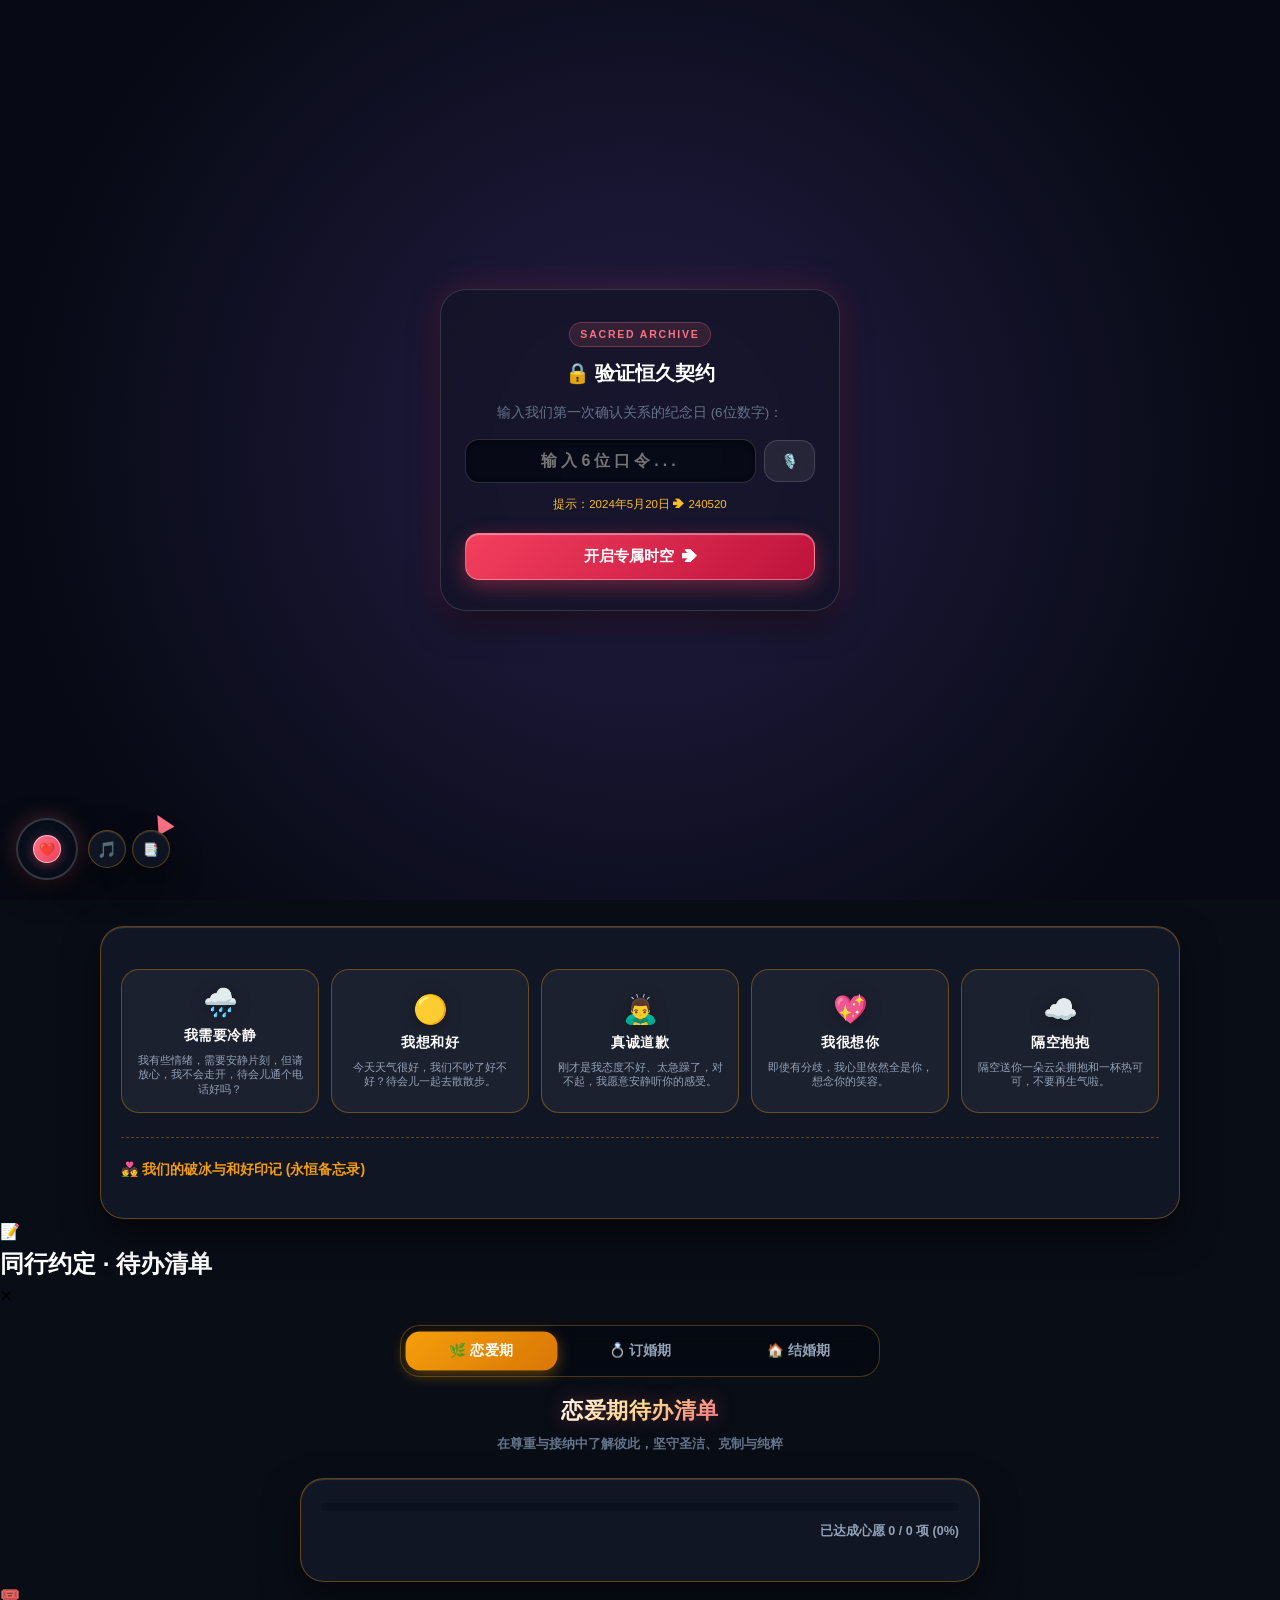
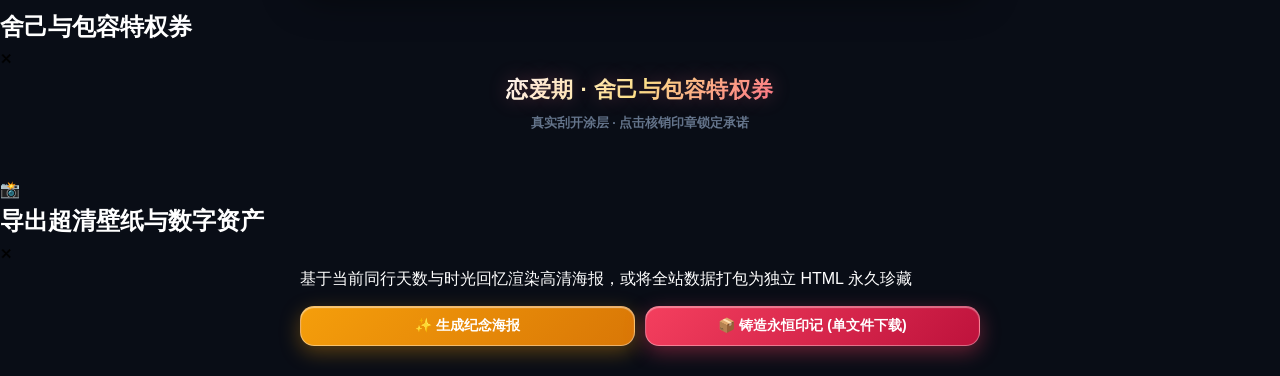
==== commit d79a0d2d: "Update index.html" ====
--- a/index.html
+++ b/index.html
@@ -21,16 +21,15 @@
   <meta name="apple-mobile-web-app-title" content="雅歌之印">
 
   <!-- 🚀 核心样式表预加载与非阻塞链路 -->
-  <link rel="stylesheet" href="css/base.css?v=2.3">
-  <link rel="stylesheet" href="css/components.css?v=2.3">
-  <link rel="stylesheet" href="css/animations.css?v=2.3">
-  <link rel="stylesheet" href="css/themes.css?v=2.3">
-  <link rel="stylesheet" href="css/anniversary.css?v=2.3">
-  <link rel="stylesheet" href="css/icebreaker.css?v=2.3">
-  <link rel="stylesheet" href="css/reminder.css?v=2.3">
-  <link rel="stylesheet" href="css/photo-wall.css?v=2.3">
-  <link rel="stylesheet" href="css/pet.css?v=2.3">
-  <link rel="stylesheet" href="css/scratch-card.css?v=2.3">
+  <link rel="stylesheet" href="css/base.css?v=2.4">
+  <link rel="stylesheet" href="css/components.css?v=2.4">
+  <link rel="stylesheet" href="css/animations.css?v=2.4">
+  <link rel="stylesheet" href="css/themes.css?v=2.4">
+  <link rel="stylesheet" href="css/anniversary.css?v=2.4">
+  <link rel="stylesheet" href="css/icebreaker.css?v=2.4">
+  <link rel="stylesheet" href="css/photo-wall.css?v=2.4">
+  <link rel="stylesheet" href="css/pet.css?v=2.4">
+  <link rel="stylesheet" href="css/scratch-card.css?v=2.4">
   <style>
     .perspective-capsule {
       position: fixed;
@@ -83,7 +82,7 @@
       display: flex;
       justify-content: center;
       gap: 10px;
-      margin: 32px auto 16px auto;
+      margin: 16px auto 16px auto;
       max-width: 480px;
       padding: 6px;
       background: rgba(3, 7, 18, 0.6);
@@ -136,6 +135,7 @@
   <canvas id="starry-canvas" class="universe-canvas"></canvas>
   <canvas id="fireworks-canvas" class="fireworks-canvas"></canvas>
 
+  <!-- 🔒 门禁关卡 -->
   <section id="gatekeeper-screen" class="gatekeeper">
     <div class="gatekeeper__dialog">
       <div class="gatekeeper__header">
@@ -159,8 +159,9 @@
     </div>
   </section>
 
+  <!-- 🌌 主屏幕中枢 (Home Hub) -->
   <main id="main-container" class="main-container main-container--hidden">
-    <!-- 方案 C：名字置顶凸显 ➔ 胶囊徽章居中 ➔ 誓言副标题黄金流向 -->
+    <!-- 头部主角与同行时间守护 -->
     <header class="hero-section">
       <h1 class="hero-section__names" id="hero-names">张小阳 <span class="name-connector">&</span> 李小光</h1>
       <div class="hero-section__badge">THE ETERNAL SEAL</div>
@@ -180,35 +181,7 @@
       </div>
     </header>
 
-    <!-- 倒数日与恒久纪念日流式渲染看板 -->
-    <section class="anniversary-section" id="anniversary-section">
-      <div class="section-title">
-        <span class="section-title__icon">📅</span>
-        <h2 class="section-title__text">时光刻度 · 恒久倒数</h2>
-        <span class="section-title__desc">公历阴历智能校准 · 每一天都铭刻着恩典与守望</span>
-      </div>
-      <div class="anniversary-grid" id="anniversary-container"></div>
-    </section>
-
-    <!-- 破冰与情感信号箱交互面板 (含和好足迹备忘录) -->
-    <section class="icebreaker-section" id="icebreaker-section">
-      <div class="section-title">
-        <span class="section-title__icon">🕊️</span>
-        <h2 class="section-title__text">破冰和解 · 情感信号箱</h2>
-        <span class="section-title__desc">爱情不是讲理的地方，而是包容、理解与避风港</span>
-      </div>
-      <div class="icebreaker-card">
-        <div class="icebreaker-grid" id="icebreaker-container"></div>
-
-        <div class="icebreaker-history-wrap">
-          <div class="icebreaker-history-title">
-            <span>💑 我们的破冰与和好印记 (永恒备忘录)</span>
-          </div>
-          <div class="icebreaker-history-list" id="icebreaker-history-container"></div>
-        </div>
-      </div>
-    </section>
-
+    <!-- 主页告白真情手迹 -->
     <section class="confession-section">
       <div class="confession-card">
         <h3 class="confession-card__title" id="letter-title">致我生命中的唯一</h3>
@@ -223,66 +196,211 @@
       </div>
     </section>
 
-    <section class="timeline-section">
-      <div class="section-title">
-        <span class="section-title__icon">🪐</span>
-        <h2 class="section-title__text">时光轨迹 · 雅歌印记</h2>
-        <span class="section-title__desc">点击卡片可 3D 翻转查看独家私语与圣洁承诺</span>
-      </div>
-      <div class="timeline-flow" id="timeline-flow"></div>
-    </section>
-
-    <div class="phase-switch-bar">
-      <button class="phase-tab-btn active" data-phase="dating">🌿 恋爱期</button>
-      <button class="phase-tab-btn" data-phase="engaged">💍 订婚期</button>
-      <button class="phase-tab-btn" data-phase="married">🏠 结婚期</button>
-    </div>
-
-    <section class="checklist-section">
-      <div class="section-title">
-        <span class="section-title__icon">📝</span>
-        <h2 class="section-title__text" id="checklist-section-title">恋爱期待办清单</h2>
-        <span class="section-title__desc" id="checklist-section-desc">在尊重与接纳中了解彼此，坚守圣洁、克制与纯粹</span>
-      </div>
-      <div class="checklist-card">
-        <div class="checklist-card__progress-bar">
-          <div class="checklist-card__progress-fill" id="checklist-progress-fill"></div>
-        </div>
-        <div class="checklist-card__stats" id="checklist-stats">已达成心愿 0 / 0 项 (0%)</div>
-        <div class="checklist-grid" id="checklist-container"></div>
-      </div>
-    </section>
-
-    <section class="scratch-section">
-      <div class="section-title">
-        <span class="section-title__icon">🎟️</span>
-        <h2 class="section-title__text" id="scratch-section-title">恋爱期 · 舍己与包容特权券</h2>
-        <span class="section-title__desc">真实刮开涂层 · 点击核销印章锁定承诺</span>
-      </div>
-      <div class="scratch-grid" id="scratch-container"></div>
-    </section>
-
-    <section class="poster-section">
-      <div class="poster-card" style="display:flex; flex-direction:column; gap:14px;">
-        <div class="poster-card__info">
-          <h3 class="poster-card__title">📸 导出超清壁纸与数字永存资产</h3>
-          <p class="poster-card__desc">基于当前同行天数与时光回忆渲染高清海报，或将全站数据打包为独立 HTML 永久珍藏</p>
-        </div>
-        <div style="display:flex; gap:10px; flex-wrap:wrap;">
-          <button id="generate-poster-btn" class="btn-universe btn-universe--accent" style="flex:1;">
-            <span>✨ 生成纪念海报</span>
-          </button>
-          <button id="export-eternal-btn" class="btn-universe btn-universe--primary" style="flex:1;" onclick="EternalSealExporter.downloadSingleFileArchive()">
-            <span>📦 铸造永恒印记 (单文件下载)</span>
-          </button>
-        </div>
-      </div>
-    </section>
+    <!-- 🌟 星轨功能中枢导航网格 (Navigation Dock) -->
+    <nav class="hub-dock" id="hub-dock">
+      <div class="hub-dock__header">
+        <span class="hub-dock__badge">SACRED ARCHIVES</span>
+        <h2 class="hub-dock__title">星轨功能中枢 · 契约秘境</h2>
+      </div>
+      <div class="hub-grid">
+        <div class="hub-btn" data-open-stage="timeline">
+          <div class="hub-btn__glow"></div>
+          <span class="hub-btn__icon">🪐</span>
+          <div class="hub-btn__info">
+            <span class="hub-btn__title">时光轨迹</span>
+            <span class="hub-btn__desc">雅歌印记 · 3D拍立得</span>
+          </div>
+        </div>
+
+        <div class="hub-btn" data-open-stage="anniversary">
+          <div class="hub-btn__glow"></div>
+          <span class="hub-btn__icon">📅</span>
+          <div class="hub-btn__info">
+            <span class="hub-btn__title">时光刻度</span>
+            <span class="hub-btn__desc">恒久倒数 · 恩典纪念</span>
+          </div>
+        </div>
+
+        <div class="hub-btn" data-open-stage="icebreaker">
+          <div class="hub-btn__glow"></div>
+          <span class="hub-btn__icon">🕊️</span>
+          <div class="hub-btn__info">
+            <span class="hub-btn__title">破冰和解</span>
+            <span class="hub-btn__desc">情感信号箱 · 避风港</span>
+          </div>
+        </div>
+
+        <div class="hub-btn" data-open-stage="checklist">
+          <div class="hub-btn__glow"></div>
+          <span class="hub-btn__icon">📝</span>
+          <div class="hub-btn__info">
+            <span class="hub-btn__title">同行清单</span>
+            <span class="hub-btn__desc">阶段待办 · 100件心愿</span>
+          </div>
+        </div>
+
+        <div class="hub-btn" data-open-stage="scratch">
+          <div class="hub-btn__glow"></div>
+          <span class="hub-btn__icon">🎟️</span>
+          <div class="hub-btn__info">
+            <span class="hub-btn__title">舍己特权</span>
+            <span class="hub-btn__desc">包容特权券 · 真实刮刮乐</span>
+          </div>
+        </div>
+
+        <div class="hub-btn" data-open-stage="poster">
+          <div class="hub-btn__glow"></div>
+          <span class="hub-btn__icon">📸</span>
+          <div class="hub-btn__info">
+            <span class="hub-btn__title">数字永存</span>
+            <span class="hub-btn__desc">超清海报 · 单文件铸造</span>
+          </div>
+        </div>
+      </div>
+    </nav>
 
     <footer class="universe-footer">
       <p class="universe-footer__text">✨ 爱情坚强如死，众水不能熄灭 · 雅歌之印 ✨</p>
     </footer>
   </main>
+
+  <!-- ================= 🎪 全屏沉浸分幕容器 (Stage Modals) ================= -->
+  <div id="stage-modal-overlay" class="stage-overlay"></div>
+  <div id="stage-modal-container" class="stage-container">
+
+    <!-- 舞台 1: 时光轨迹 · 雅歌印记 -->
+    <section id="stage-timeline" class="stage-modal">
+      <div class="stage-modal__header">
+        <div class="stage-modal__title-box">
+          <span class="stage-modal__icon">🪐</span>
+          <h2 class="stage-modal__title">时光轨迹 · 雅歌印记</h2>
+        </div>
+        <button class="stage-modal__close-btn" title="返回主界面">✕</button>
+      </div>
+      <div class="stage-modal__body">
+        <div class="section-title">
+          <span class="section-title__desc">点击卡片可 3D 翻转查看独家私语与圣洁承诺</span>
+        </div>
+        <div class="timeline-flow" id="timeline-flow"></div>
+      </div>
+    </section>
+
+    <!-- 舞台 2: 时光刻度 · 恒久倒数 -->
+    <section id="stage-anniversary" class="stage-modal">
+      <div class="stage-modal__header">
+        <div class="stage-modal__title-box">
+          <span class="stage-modal__icon">📅</span>
+          <h2 class="stage-modal__title">时光刻度 · 恒久倒数</h2>
+        </div>
+        <button class="stage-modal__close-btn" title="返回主界面">✕</button>
+      </div>
+      <div class="stage-modal__body">
+        <div class="section-title">
+          <span class="section-title__desc">公历阴历智能校准 · 每一天都铭刻着恩典与守望</span>
+        </div>
+        <div class="anniversary-grid" id="anniversary-container"></div>
+      </div>
+    </section>
+
+    <!-- 舞台 3: 破冰和解 · 情感信号箱 -->
+    <section id="stage-icebreaker" class="stage-modal">
+      <div class="stage-modal__header">
+        <div class="stage-modal__title-box">
+          <span class="stage-modal__icon">🕊️</span>
+          <h2 class="stage-modal__title">破冰和解 · 情感信号箱</h2>
+        </div>
+        <button class="stage-modal__close-btn" title="返回主界面">✕</button>
+      </div>
+      <div class="stage-modal__body">
+        <div class="section-title">
+          <span class="section-title__desc">爱情不是讲理的地方，而是包容、理解与避风港</span>
+        </div>
+        <div class="icebreaker-card">
+          <div class="icebreaker-grid" id="icebreaker-container"></div>
+          <div class="icebreaker-history-wrap">
+            <div class="icebreaker-history-title">
+              <span>💑 我们的破冰与和好印记 (永恒备忘录)</span>
+            </div>
+            <div class="icebreaker-history-list" id="icebreaker-history-container"></div>
+          </div>
+        </div>
+      </div>
+    </section>
+
+    <!-- 舞台 4: 同行约定 · 待办清单 -->
+    <section id="stage-checklist" class="stage-modal">
+      <div class="stage-modal__header">
+        <div class="stage-modal__title-box">
+          <span class="stage-modal__icon">📝</span>
+          <h2 class="stage-modal__title" id="checklist-stage-header-title">同行约定 · 待办清单</h2>
+        </div>
+        <button class="stage-modal__close-btn" title="返回主界面">✕</button>
+      </div>
+      <div class="stage-modal__body">
+        <div class="phase-switch-bar">
+          <button class="phase-tab-btn active" data-phase="dating">🌿 恋爱期</button>
+          <button class="phase-tab-btn" data-phase="engaged">💍 订婚期</button>
+          <button class="phase-tab-btn" data-phase="married">🏠 结婚期</button>
+        </div>
+        <div class="section-title">
+          <h3 class="section-title__text" id="checklist-section-title">恋爱期待办清单</h3>
+          <span class="section-title__desc" id="checklist-section-desc">在尊重与接纳中了解彼此，坚守圣洁、克制与纯粹</span>
+        </div>
+        <div class="checklist-card">
+          <div class="checklist-card__progress-bar">
+            <div class="checklist-card__progress-fill" id="checklist-progress-fill"></div>
+          </div>
+          <div class="checklist-card__stats" id="checklist-stats">已达成心愿 0 / 0 项 (0%)</div>
+          <div class="checklist-grid" id="checklist-container"></div>
+        </div>
+      </div>
+    </section>
+
+    <!-- 舞台 5: 舍己包容 · 特权刮刮乐 -->
+    <section id="stage-scratch" class="stage-modal">
+      <div class="stage-modal__header">
+        <div class="stage-modal__title-box">
+          <span class="stage-modal__icon">🎟️</span>
+          <h2 class="stage-modal__title" id="scratch-stage-header-title">舍己与包容特权券</h2>
+        </div>
+        <button class="stage-modal__close-btn" title="返回主界面">✕</button>
+      </div>
+      <div class="stage-modal__body">
+        <div class="section-title">
+          <h3 class="section-title__text" id="scratch-section-title">恋爱期 · 舍己与包容特权券</h3>
+          <span class="section-title__desc">真实刮开涂层 · 点击核销印章锁定承诺</span>
+        </div>
+        <div class="scratch-grid" id="scratch-container"></div>
+      </div>
+    </section>
+
+    <!-- 舞台 6: 永存资产 · 导出海报 -->
+    <section id="stage-poster" class="stage-modal">
+      <div class="stage-modal__header">
+        <div class="stage-modal__title-box">
+          <span class="stage-modal__icon">📸</span>
+          <h2 class="stage-modal__title">导出超清壁纸与数字资产</h2>
+        </div>
+        <button class="stage-modal__close-btn" title="返回主界面">✕</button>
+      </div>
+      <div class="stage-modal__body">
+        <div class="poster-card" style="display:flex; flex-direction:column; gap:14px; max-width:680px; margin:0 auto;">
+          <div class="poster-card__info">
+            <p class="poster-card__desc">基于当前同行天数与时光回忆渲染高清海报，或将全站数据打包为独立 HTML 永久珍藏</p>
+          </div>
+          <div style="display:flex; gap:10px; flex-wrap:wrap;">
+            <button id="generate-poster-btn" class="btn-universe btn-universe--accent" style="flex:1;">
+              <span>✨ 生成纪念海报</span>
+            </button>
+            <button id="export-eternal-btn" class="btn-universe btn-universe--primary" style="flex:1;" onclick="EternalSealExporter.downloadSingleFileArchive()">
+              <span>📦 铸造永恒印记 (单文件下载)</span>
+            </button>
+          </div>
+        </div>
+      </div>
+    </section>
+
+  </div>
 
   <!-- ================= 3. 黑胶唱片控制台 (带歌单列表呼出按钮) ================= -->
   <aside class="vinyl-player" id="vinyl-player">
@@ -354,7 +472,7 @@
     </div>
   </div>
 
-  <!-- 破冰和好 300DPI 拍立得海报预览弹窗 -->
+  <!-- 🌟 破冰和好 300DPI 拍立得海报预览弹窗 -->
   <div class="poster-modal" id="icebreaker-poster-modal" style="display:none;">
     <div class="poster-modal__dialog">
       <div class="poster-modal__preview-box" id="icebreaker-poster-preview-box"></div>
@@ -366,37 +484,21 @@
     </div>
   </div>
 
-  <!-- 🌟 批次二新增：晨光智能提醒浮层 (Morning Reminder Modal) -->
-  <div id="reminder-modal" class="reminder-modal" style="display:none;">
-    <div class="reminder-modal__dialog">
-      <div class="reminder-modal__badge">✨ MORNING GRACE · 晨光提醒 ✨</div>
-      <h3 class="reminder-modal__title" id="reminder-modal-title">晨光初现 · 今日恩典与备忘</h3>
-      <p class="reminder-modal__subtitle" id="reminder-modal-subtitle">不错过任何一个与你有关的重要时刻</p>
-      <div class="reminder-list" id="reminder-modal-content"></div>
-      <div style="margin-top: 10px;">
-        <button class="reminder-btn-primary" id="btn-dismiss-reminder">
-          <span>💖 收到心意 · 开启美好一天</span>
-        </button>
-      </div>
-    </div>
-  </div>
-
-  <script src="js/config.js?v=2.3"></script>
-  <script src="js/theme-presets.js?v=2.3"></script>
-  <script src="js/stage-content.js?v=2.3"></script>
-  <script src="js/theme-engine.js?v=2.3"></script>
-  <script src="js/anniversary-engine.js?v=2.3"></script>
-  <script src="js/anniversary-tools.js?v=2.3"></script>
-  <script src="js/anniversary.js?v=2.3"></script>
-  <script src="js/icebreaker.js?v=2.3"></script>
-  <script src="js/reminder.js?v=2.3"></script>
-  <script src="js/lifecycle.js?v=2.3"></script>
-  <script src="js/photo-wall.js?v=2.3"></script>
-  <script src="js/effects.js?v=2.3"></script>
-  <script src="js/timeline.js?v=2.3"></script>
-  <script src="js/pet.js?v=2.3"></script>
-  <script src="js/export-eternal.js?v=2.3"></script>
-  <script src="js/core.js?v=2.3"></script>
+  <script src="js/config.js?v=2.4"></script>
+  <script src="js/theme-presets.js?v=2.4"></script>
+  <script src="js/stage-content.js?v=2.4"></script>
+  <script src="js/theme-engine.js?v=2.4"></script>
+  <script src="js/anniversary-engine.js?v=2.4"></script>
+  <script src="js/anniversary-tools.js?v=2.4"></script>
+  <script src="js/anniversary.js?v=2.4"></script>
+  <script src="js/icebreaker.js?v=2.4"></script>
+  <script src="js/lifecycle.js?v=2.4"></script>
+  <script src="js/photo-wall.js?v=2.4"></script>
+  <script src="js/effects.js?v=2.4"></script>
+  <script src="js/timeline.js?v=2.4"></script>
+  <script src="js/pet.js?v=2.4"></script>
+  <script src="js/export-eternal.js?v=2.4"></script>
+  <script src="js/core.js?v=2.4"></script>
   <script>
     document.addEventListener("DOMContentLoaded", () => {
       if (window.ThemeEngine) {
@@ -410,10 +512,6 @@
         window.IceBreakerInstance = new window.IceBreakerManager(window.LOVE_CONFIG);
         window.IceBreakerInstance.init();
       }
-      if (window.ReminderManager && window.LOVE_CONFIG) {
-        window.ReminderInstance = new window.ReminderManager(window.LOVE_CONFIG);
-        window.ReminderInstance.init();
-      }
       if (window.GracePetManager && window.LOVE_CONFIG) {
         const petMgr = new window.GracePetManager(window.LOVE_CONFIG);
         petMgr.init();
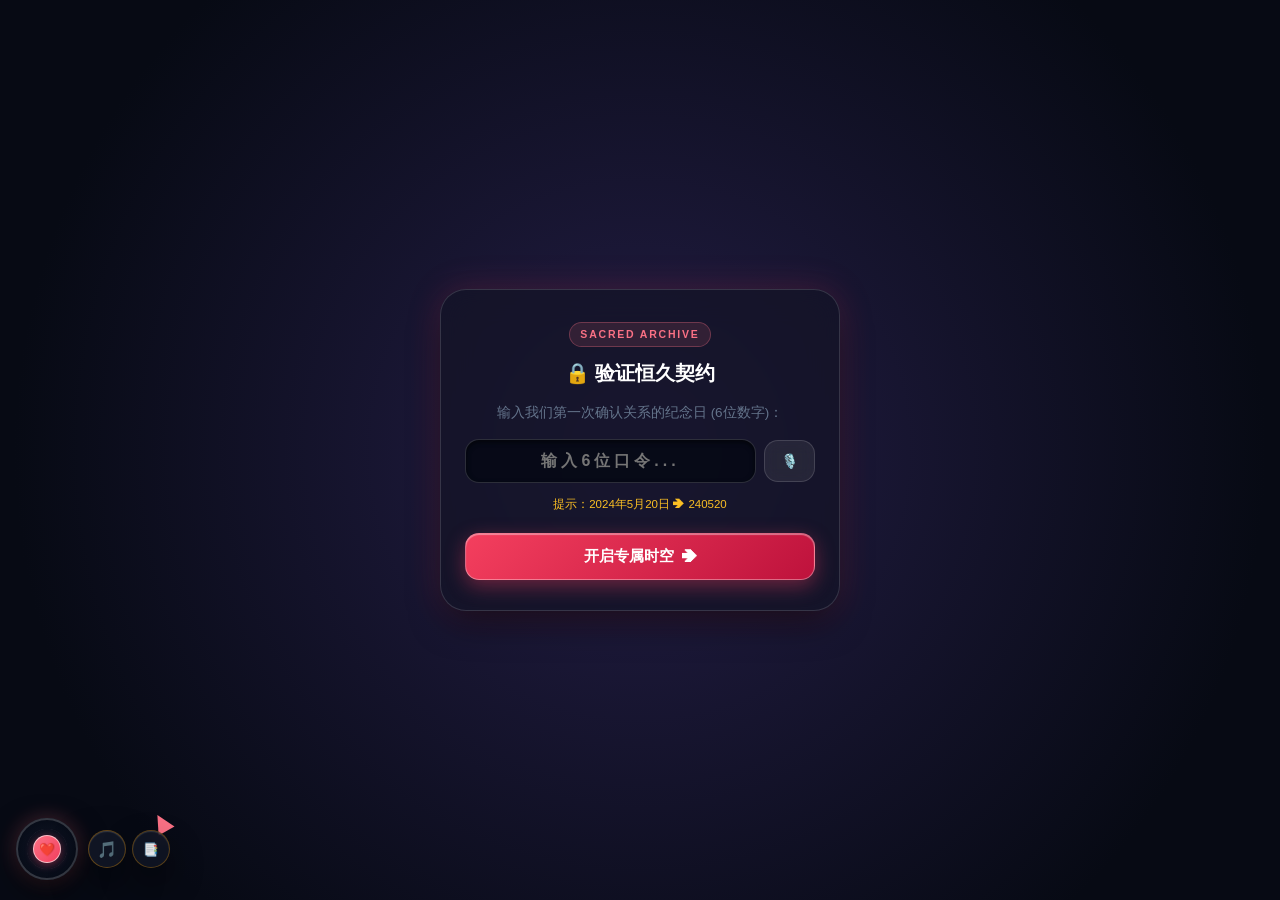
==== commit 45ef50e5: "Update index.html" ====
--- a/index.html
+++ b/index.html
@@ -203,7 +203,7 @@
         <h2 class="hub-dock__title">星轨功能中枢 · 契约秘境</h2>
       </div>
       <div class="hub-grid">
-        <div class="hub-btn" data-open-stage="timeline">
+        <div class="hub-btn" data-open-stage="timeline" onclick="window.StageManager.openStage('timeline')">
           <div class="hub-btn__glow"></div>
           <span class="hub-btn__icon">🪐</span>
           <div class="hub-btn__info">
@@ -212,7 +212,7 @@
           </div>
         </div>
 
-        <div class="hub-btn" data-open-stage="anniversary">
+        <div class="hub-btn" data-open-stage="anniversary" onclick="window.StageManager.openStage('anniversary')">
           <div class="hub-btn__glow"></div>
           <span class="hub-btn__icon">📅</span>
           <div class="hub-btn__info">
@@ -221,7 +221,7 @@
           </div>
         </div>
 
-        <div class="hub-btn" data-open-stage="icebreaker">
+        <div class="hub-btn" data-open-stage="icebreaker" onclick="window.StageManager.openStage('icebreaker')">
           <div class="hub-btn__glow"></div>
           <span class="hub-btn__icon">🕊️</span>
           <div class="hub-btn__info">
@@ -230,7 +230,7 @@
           </div>
         </div>
 
-        <div class="hub-btn" data-open-stage="checklist">
+        <div class="hub-btn" data-open-stage="checklist" onclick="window.StageManager.openStage('checklist')">
           <div class="hub-btn__glow"></div>
           <span class="hub-btn__icon">📝</span>
           <div class="hub-btn__info">
@@ -239,7 +239,7 @@
           </div>
         </div>
 
-        <div class="hub-btn" data-open-stage="scratch">
+        <div class="hub-btn" data-open-stage="scratch" onclick="window.StageManager.openStage('scratch')">
           <div class="hub-btn__glow"></div>
           <span class="hub-btn__icon">🎟️</span>
           <div class="hub-btn__info">
@@ -248,7 +248,7 @@
           </div>
         </div>
 
-        <div class="hub-btn" data-open-stage="poster">
+        <div class="hub-btn" data-open-stage="poster" onclick="window.StageManager.openStage('poster')">
           <div class="hub-btn__glow"></div>
           <span class="hub-btn__icon">📸</span>
           <div class="hub-btn__info">
@@ -265,7 +265,7 @@
   </main>
 
   <!-- ================= 🎪 全屏沉浸分幕容器 (Stage Modals) ================= -->
-  <div id="stage-modal-overlay" class="stage-overlay"></div>
+  <div id="stage-modal-overlay" class="stage-overlay" onclick="window.StageManager.closeStage()"></div>
   <div id="stage-modal-container" class="stage-container">
 
     <!-- 舞台 1: 时光轨迹 · 雅歌印记 -->
@@ -275,7 +275,7 @@
           <span class="stage-modal__icon">🪐</span>
           <h2 class="stage-modal__title">时光轨迹 · 雅歌印记</h2>
         </div>
-        <button class="stage-modal__close-btn" title="返回主界面">✕</button>
+        <button class="stage-modal__close-btn" onclick="window.StageManager.closeStage()" title="返回主界面">✕</button>
       </div>
       <div class="stage-modal__body">
         <div class="section-title">
@@ -292,7 +292,7 @@
           <span class="stage-modal__icon">📅</span>
           <h2 class="stage-modal__title">时光刻度 · 恒久倒数</h2>
         </div>
-        <button class="stage-modal__close-btn" title="返回主界面">✕</button>
+        <button class="stage-modal__close-btn" onclick="window.StageManager.closeStage()" title="返回主界面">✕</button>
       </div>
       <div class="stage-modal__body">
         <div class="section-title">
@@ -309,7 +309,7 @@
           <span class="stage-modal__icon">🕊️</span>
           <h2 class="stage-modal__title">破冰和解 · 情感信号箱</h2>
         </div>
-        <button class="stage-modal__close-btn" title="返回主界面">✕</button>
+        <button class="stage-modal__close-btn" onclick="window.StageManager.closeStage()" title="返回主界面">✕</button>
       </div>
       <div class="stage-modal__body">
         <div class="section-title">
@@ -334,7 +334,7 @@
           <span class="stage-modal__icon">📝</span>
           <h2 class="stage-modal__title" id="checklist-stage-header-title">同行约定 · 待办清单</h2>
         </div>
-        <button class="stage-modal__close-btn" title="返回主界面">✕</button>
+        <button class="stage-modal__close-btn" onclick="window.StageManager.closeStage()" title="返回主界面">✕</button>
       </div>
       <div class="stage-modal__body">
         <div class="phase-switch-bar">
@@ -363,7 +363,7 @@
           <span class="stage-modal__icon">🎟️</span>
           <h2 class="stage-modal__title" id="scratch-stage-header-title">舍己与包容特权券</h2>
         </div>
-        <button class="stage-modal__close-btn" title="返回主界面">✕</button>
+        <button class="stage-modal__close-btn" onclick="window.StageManager.closeStage()" title="返回主界面">✕</button>
       </div>
       <div class="stage-modal__body">
         <div class="section-title">
@@ -381,7 +381,7 @@
           <span class="stage-modal__icon">📸</span>
           <h2 class="stage-modal__title">导出超清壁纸与数字资产</h2>
         </div>
-        <button class="stage-modal__close-btn" title="返回主界面">✕</button>
+        <button class="stage-modal__close-btn" onclick="window.StageManager.closeStage()" title="返回主界面">✕</button>
       </div>
       <div class="stage-modal__body">
         <div class="poster-card" style="display:flex; flex-direction:column; gap:14px; max-width:680px; margin:0 auto;">
@@ -504,6 +504,9 @@
       if (window.ThemeEngine) {
         window.ThemeEngine.init();
       }
+      if (window.StageManager) {
+        window.StageManager.init();
+      }
       if (window.AnniversaryManager && window.LOVE_CONFIG) {
         const anniMgr = new window.AnniversaryManager(window.LOVE_CONFIG);
         anniMgr.init();
--- a/css/base.css
+++ b/css/base.css
@@ -1,7 +1,7 @@
 /**
  * 恋爱时光轴 & 漫游宇宙 (Love Universe)
  * 文件名: css/base.css
- * 升级：恢复 iOS 原生平滑惯性滚动，优化全屏背景加速图层，彻底杜绝三网与全设备卡顿
+ * 升级：恢复 iOS 原生平滑惯性滚动，建立滚动穿透防御系统，优化全屏背景加速图层
  */
 
 :root {
@@ -73,6 +73,15 @@
   touch-action: pan-y;
 }
 
+/* 🔒 iOS 滚动穿透锁定专用样式 */
+body.body--locked {
+  position: fixed;
+  left: 0;
+  width: 100%;
+  overflow: hidden;
+  touch-action: none;
+}
+
 /* 🖼️ 独立硬件加速全视口固定背景层 (精准填满视口，消除 100vw 引起的横向滑动) */
 .universe-bg-layer {
   position: fixed;
@@ -116,7 +125,7 @@
 
 .main-container {
   width: 100%;
-  max-width: 1080px;
+  max-width: 960px;
   margin: 0 auto;
   padding: 24px 18px 80px;
   position: relative;
--- a/css/components.css
+++ b/css/components.css
@@ -1,7 +1,7 @@
 /**
  * 恋爱时光轴 & 漫游宇宙 (Love Universe)
  * 文件名: css/components.css
- * 升级：实施方案 C (大字号主角名字置顶 + 精巧时间胶囊居中 + 优雅衬线 & 符号点缀)
+ * 升级：星轨中枢导航网格 (Navigation Dock) + 全屏沉浸分幕系统 (Stage Modals) + 完整组件集
  */
 
 .universe-canvas,
@@ -61,7 +61,7 @@
   -webkit-backdrop-filter: blur(8px);
 }
 
-/* 门禁层 */
+/* ================= 门禁层 ================= */
 .gatekeeper {
   position: fixed;
   inset: 0;
@@ -147,10 +147,10 @@
 
 .gatekeeper__btn { width: 100%; padding: 13px 20px; font-size: 15px; }
 
-/* ================= 头部视差区 (方案 C：名字大字号置顶 + 时间胶囊居中) ================= */
+/* ================= 头部视差区 ================= */
 .hero-section {
   text-align: center;
-  margin-bottom: 36px;
+  margin-bottom: 30px;
   padding-top: 10px;
   contain: layout style;
   display: flex;
@@ -158,7 +158,6 @@
   align-items: center;
 }
 
-/* 名字字符放大并赋予典雅艺术字形 */
 .hero-section__names {
   font-size: 38px;
   font-weight: 900;
@@ -178,7 +177,6 @@
   transition: all 0.3s ease;
 }
 
-/* 🌟 连接符「&」专属古典衬线倾斜与微光高奢点缀 */
 .name-connector {
   display: inline-block;
   font-family: "Playfair Display", "Baskerville", "Georgia", "Songti SC", serif;
@@ -193,7 +191,6 @@
   transition: all 0.3s ease;
 }
 
-/* 契约时间胶囊微缩精致居中置于名字与副标题之间 */
 .hero-section__badge {
   font-size: 10px;
   font-weight: 900;
@@ -215,7 +212,7 @@
   font-size: 13.5px;
   color: var(--text-subtitle, var(--text-muted));
   font-weight: 600;
-  margin-bottom: 24px;
+  margin-bottom: 22px;
   transition: color 0.3s ease;
 }
 
@@ -223,7 +220,7 @@
   background: var(--bg-card, var(--space-card));
   border: 1.5px solid var(--border-card, var(--glass-border));
   border-radius: 24px;
-  padding: 22px 18px;
+  padding: 20px 18px;
   box-shadow: var(--card-shadow, var(--glass-shadow));
   backdrop-filter: blur(12px);
   -webkit-backdrop-filter: blur(12px);
@@ -240,7 +237,7 @@
   color: var(--text-sub, var(--text-muted));
   letter-spacing: 1.5px;
   text-transform: uppercase;
-  margin-bottom: 14px;
+  margin-bottom: 12px;
   transition: color 0.3s ease;
 }
 
@@ -302,14 +299,14 @@
   padding: 0 2px;
 }
 
-/* 告白信 */
-.confession-section { margin-bottom: 40px; contain: layout style; width: 100%; }
+/* ================= 告白信 ================= */
+.confession-section { margin-bottom: 32px; contain: layout style; width: 100%; }
 
 .confession-card {
   background: var(--confession-bg, rgba(255, 253, 245, 0.95));
   border: 1.5px solid var(--confession-border, transparent);
   border-radius: 24px;
-  padding: 26px 22px;
+  padding: 24px 20px;
   color: var(--confession-text, var(--text-dark));
   box-shadow: var(--card-shadow, 0 16px 36px rgba(0, 0, 0, 0.4));
   max-width: 680px;
@@ -334,7 +331,7 @@
   font-weight: 900;
   color: var(--confession-title, #9f1239);
   text-align: center;
-  margin-bottom: 14px;
+  margin-bottom: 12px;
   transition: color 0.3s ease;
 }
 
@@ -342,7 +339,7 @@
   font-size: 14.5px;
   line-height: 1.8;
   color: var(--confession-text, #374151);
-  min-height: 80px;
+  min-height: 70px;
   word-break: break-word;
   position: relative;
   display: inline;
@@ -361,8 +358,8 @@
   display: flex;
   justify-content: space-between;
   align-items: center;
-  margin-top: 18px;
-  padding-top: 12px;
+  margin-top: 16px;
+  padding-top: 10px;
   border-top: 1px dashed rgba(244, 63, 94, 0.2);
   font-size: 12px;
   font-weight: 700;
@@ -370,9 +367,250 @@
   transition: color 0.3s ease;
 }
 
-/* 拍立得时光轴 */
-.timeline-section { margin-bottom: 45px; contain: layout style; width: 100%; }
-
+/* ================= 🌟 星轨功能中枢导航 (Navigation Dock) ================= */
+.hub-dock {
+  background: var(--bg-card, var(--space-card));
+  border: 1.5px solid var(--border-card, var(--glass-border));
+  border-radius: 28px;
+  padding: 26px 20px;
+  box-shadow: var(--card-shadow, var(--glass-shadow)), 0 0 30px rgba(245, 158, 11, 0.08);
+  backdrop-filter: blur(16px);
+  -webkit-backdrop-filter: blur(16px);
+  max-width: 680px;
+  margin: 0 auto 36px;
+  contain: layout style;
+  transition: all 0.3s ease;
+}
+
+.hub-dock__header {
+  text-align: center;
+  margin-bottom: 20px;
+}
+
+.hub-dock__badge {
+  font-size: 9.5px;
+  font-weight: 900;
+  letter-spacing: 2px;
+  color: var(--rose-gold);
+  background: rgba(251, 113, 133, 0.12);
+  border: 1px solid rgba(251, 113, 133, 0.3);
+  padding: 2px 10px;
+  border-radius: 16px;
+  display: inline-block;
+  margin-bottom: 6px;
+}
+
+.hub-dock__title {
+  font-size: 16px;
+  font-weight: 900;
+  color: var(--text-hero, #fde68a);
+  letter-spacing: 1px;
+}
+
+.hub-grid {
+  display: grid;
+  grid-template-columns: repeat(3, 1fr);
+  gap: 14px;
+}
+
+.hub-btn {
+  background: rgba(255, 255, 255, 0.06);
+  border: 1.5px solid var(--glass-border);
+  border-radius: 20px;
+  padding: 16px 12px;
+  display: flex;
+  flex-direction: column;
+  align-items: center;
+  justify-content: center;
+  text-align: center;
+  cursor: pointer;
+  position: relative;
+  overflow: hidden;
+  user-select: none;
+  backdrop-filter: blur(8px);
+  -webkit-backdrop-filter: blur(8px);
+  transition: all 0.28s var(--ease-spring);
+  box-shadow: 0 6px 18px rgba(0, 0, 0, 0.25);
+  transform: translateZ(0);
+  -webkit-transform: translateZ(0);
+}
+
+.hub-btn:hover {
+  background: rgba(255, 255, 255, 0.14);
+  border-color: var(--accent-gold, #f59e0b);
+  transform: translateY(-4px) scale(1.03);
+  box-shadow: 0 12px 28px rgba(0, 0, 0, 0.35), 0 0 20px var(--accent-gold-glow, rgba(245, 158, 11, 0.3));
+}
+
+.hub-btn:active {
+  transform: translateY(1px) scale(0.98);
+}
+
+.hub-btn__glow {
+  position: absolute;
+  inset: -100%;
+  background: radial-gradient(circle at center, rgba(245, 158, 11, 0.25) 0%, transparent 60%);
+  opacity: 0;
+  pointer-events: none;
+  transition: opacity 0.3s ease;
+}
+
+.hub-btn:hover .hub-btn__glow {
+  opacity: 1;
+}
+
+.hub-btn__icon {
+  font-size: 32px;
+  margin-bottom: 8px;
+  filter: drop-shadow(0 4px 8px rgba(0, 0, 0, 0.3));
+  transition: transform 0.28s var(--ease-spring);
+}
+
+.hub-btn:hover .hub-btn__icon {
+  transform: scale(1.15) rotate(5deg);
+}
+
+.hub-btn__info {
+  display: flex;
+  flex-direction: column;
+  align-items: center;
+  gap: 3px;
+}
+
+.hub-btn__title {
+  font-size: 13.5px;
+  font-weight: 900;
+  color: var(--text-main, #ffffff);
+  letter-spacing: 0.5px;
+}
+
+.hub-btn__desc {
+  font-size: 10px;
+  font-weight: 600;
+  color: var(--text-muted, #94a3b8);
+  line-height: 1.2;
+}
+
+/* ================= 🎪 全屏沉浸分幕系统 (Stage Modals) ================= */
+.stage-overlay {
+  position: fixed;
+  inset: 0;
+  background: rgba(3, 7, 18, 0.75);
+  backdrop-filter: blur(16px);
+  -webkit-backdrop-filter: blur(16px);
+  z-index: 45000;
+  opacity: 0;
+  visibility: hidden;
+  pointer-events: none;
+  transition: opacity 0.3s cubic-bezier(0.16, 1, 0.3, 1), visibility 0.3s;
+}
+
+.stage-overlay.stage-overlay--active {
+  opacity: 1;
+  visibility: visible;
+  pointer-events: auto;
+}
+
+.stage-container {
+  position: fixed;
+  inset: 0;
+  z-index: 46000;
+  pointer-events: none;
+  display: flex;
+  align-items: center;
+  justify-content: center;
+  padding: max(16px, env(safe-area-inset-top)) max(16px, env(safe-area-inset-right)) max(16px, env(safe-area-inset-bottom)) max(16px, env(safe-area-inset-left));
+}
+
+.stage-modal {
+  position: absolute;
+  inset: max(16px, env(safe-area-inset-top)) max(16px, env(safe-area-inset-right)) max(16px, env(safe-area-inset-bottom)) max(16px, env(safe-area-inset-left));
+  max-width: 820px;
+  margin: 0 auto;
+  background: var(--bg-card, rgba(15, 23, 42, 0.9));
+  border: 1.5px solid var(--border-card, var(--glass-border));
+  border-radius: 28px;
+  box-shadow: 0 24px 60px rgba(0, 0, 0, 0.6), 0 0 40px rgba(245, 158, 11, 0.15);
+  backdrop-filter: blur(20px);
+  -webkit-backdrop-filter: blur(20px);
+  display: flex;
+  flex-direction: column;
+  overflow: hidden;
+  opacity: 0;
+  visibility: hidden;
+  transform: translateY(30px) scale(0.96);
+  pointer-events: none;
+  transition: opacity 0.32s cubic-bezier(0.16, 1, 0.3, 1), transform 0.32s cubic-bezier(0.16, 1, 0.3, 1), visibility 0.32s;
+  will-change: transform, opacity;
+}
+
+.stage-modal.stage-modal--active {
+  opacity: 1;
+  visibility: visible;
+  transform: translateY(0) scale(1);
+  pointer-events: auto;
+}
+
+.stage-modal__header {
+  display: flex;
+  justify-content: space-between;
+  align-items: center;
+  padding: 16px 22px;
+  border-bottom: 1.5px solid var(--border-card, rgba(255, 255, 255, 0.1));
+  background: rgba(0, 0, 0, 0.15);
+  flex-shrink: 0;
+}
+
+.stage-modal__title-box {
+  display: flex;
+  align-items: center;
+  gap: 10px;
+}
+
+.stage-modal__icon {
+  font-size: 22px;
+  filter: drop-shadow(0 2px 6px rgba(0, 0, 0, 0.3));
+}
+
+.stage-modal__title {
+  font-size: 16px;
+  font-weight: 900;
+  color: var(--text-hero, #ffffff);
+  letter-spacing: 0.5px;
+}
+
+.stage-modal__close-btn {
+  width: 34px;
+  height: 34px;
+  border-radius: 50%;
+  background: rgba(255, 255, 255, 0.1);
+  border: 1px solid var(--glass-border);
+  color: var(--text-main, #ffffff);
+  font-size: 15px;
+  font-weight: 900;
+  cursor: pointer;
+  display: flex;
+  align-items: center;
+  justify-content: center;
+  transition: all 0.2s ease;
+  user-select: none;
+}
+
+.stage-modal__close-btn:hover {
+  background: var(--primary-pink);
+  border-color: var(--primary-pink);
+  transform: rotate(90deg) scale(1.1);
+}
+
+.stage-modal__body {
+  flex: 1;
+  overflow-y: auto;
+  padding: 24px 20px;
+  -webkit-overflow-scrolling: touch;
+  overscroll-behavior: contain;
+}
+
+/* ================= 拍立得时光轴 ================= */
 .timeline-flow {
   display: flex;
   flex-direction: column;
@@ -523,7 +761,6 @@
 .polaroid-card__back-title { font-size: 16px; font-weight: 800; color: #9f1239; margin-bottom: 10px; }
 .polaroid-card__back-text { font-size: 14px; line-height: 1.8; color: #374151; font-style: italic; }
 
-/* 🎙️ 时光轴背面 60 秒专属语音胶囊组件 */
 .polaroid-card__voice-box {
   margin-top: 14px;
   display: flex;
@@ -643,9 +880,7 @@
   font-weight: 700;
 }
 
-/* 100 件事 */
-.checklist-section { margin-bottom: 45px; contain: layout style; width: 100%; }
-
+/* ================= 100 件事清单 ================= */
 .checklist-card {
   background: var(--bg-card, var(--space-card));
   border: 1.5px solid var(--border-card, var(--glass-border));
@@ -690,7 +925,7 @@
   display: flex;
   flex-direction: column;
   gap: 10px;
-  max-height: 380px;
+  max-height: 480px;
   overflow-y: auto;
   padding-right: 6px;
   -webkit-overflow-scrolling: touch;
@@ -698,7 +933,7 @@
 
 .checklist-item {
   background: var(--drawer-item-bg, rgba(3, 7, 18, 0.5));
-  border: 1px solid var(--border-card, rgba(255, 255, 256, 0.06));
+  border: 1px solid var(--border-card, rgba(255, 255, 255, 0.06));
   border-radius: 12px;
   padding: 10px 14px;
   transition: all 0.2s ease;
@@ -755,9 +990,7 @@
   opacity: 0.6;
 }
 
-/* 刮刮乐 */
-.scratch-section { margin-bottom: 45px; contain: layout style; width: 100%; }
-
+/* ================= 刮刮乐 ================= */
 .scratch-grid {
   display: grid;
   grid-template-columns: repeat(auto-fit, minmax(280px, 1fr));
@@ -825,7 +1058,7 @@
 .scratch-stamp__status { font-size: 18px; font-weight: 900; color: var(--stamp-red); letter-spacing: 2px; }
 .scratch-stamp__time { font-size: 9.5px; font-weight: 800; color: var(--stamp-red); font-family: ui-monospace, monospace; }
 
-/* 🌟 全局悬浮黑胶唱片机 (层级 55000) */
+/* ================= 🌟 全局悬浮黑胶唱片机 (层级 55000) ================= */
 .vinyl-player {
   position: fixed;
   bottom: max(20px, env(safe-area-inset-bottom, 20px));
@@ -932,7 +1165,7 @@
   border-color: var(--accent-gold);
 }
 
-/* 🎵 隐藏式毛玻璃歌曲列表抽屉 (挂载于左下角唱片正上方，最高交互层级 56000) */
+/* ================= 🎵 歌曲列表抽屉 (层级 56000) ================= */
 .playlist-drawer {
   position: fixed;
   bottom: calc(max(20px, env(safe-area-inset-bottom, 20px)) + 65px);
@@ -1076,7 +1309,7 @@
   line-height: 1.6;
 }
 
-/* 彩蛋与海报 */
+/* ================= 彩蛋与海报 ================= */
 .easter-egg-trigger {
   position: fixed;
   font-size: 20px;
@@ -1121,11 +1354,11 @@
 .poster-modal__tip { font-size: 12px; color: var(--text-sub, var(--text-muted)); margin-top: 10px; }
 .poster-modal__actions { display: flex; flex-direction: column; gap: 10px; margin-top: 16px; }
 
-/* ================= 📱 手机端视口深度优化 (方案 C 紧凑优雅排布) ================= */
+/* ================= 📱 移动端视口深度调优 ================= */
 @media (max-width: 640px) {
   .hero-section {
-    padding-top: max(76px, calc(env(safe-area-inset-top, 0px) + 72px));
-    margin-bottom: 26px;
+    padding-top: max(72px, calc(env(safe-area-inset-top, 0px) + 68px));
+    margin-bottom: 22px;
   }
   .hero-section__names {
     font-size: 28px;
@@ -1133,23 +1366,23 @@
     position: relative;
     z-index: 30;
     padding: 0 6px;
-    margin-bottom: 8px;
+    margin-bottom: 6px;
   }
   .name-connector {
     margin: 0 5px;
     font-size: 0.85em;
   }
   .hero-section__badge {
-    font-size: 9.5px;
+    font-size: 9px;
     letter-spacing: 2px;
     padding: 2.5px 11px;
-    margin-bottom: 10px;
+    margin-bottom: 8px;
   }
   .hero-section__subtitle {
-    font-size: 12px;
+    font-size: 11.5px;
     padding: 0 12px;
-    line-height: 1.5;
-    margin-bottom: 20px;
+    line-height: 1.4;
+    margin-bottom: 16px;
   }
 
   .perspective-capsule {
@@ -1170,24 +1403,65 @@
   }
 
   .love-timer {
-    padding: 16px 10px;
+    padding: 14px 10px;
     border-radius: 20px;
     backdrop-filter: blur(8px);
     -webkit-backdrop-filter: blur(8px);
   }
   .love-timer__grid {
-    gap: 5px;
+    gap: 4px;
   }
   .love-timer__unit {
-    min-width: 48px;
-    padding: 8px 4px;
+    min-width: 44px;
+    padding: 7px 4px;
     border-radius: 10px;
   }
   .love-timer__num {
-    font-size: 19px;
+    font-size: 18px;
   }
   .love-timer__label {
+    font-size: 9px;
+  }
+
+  .hub-dock {
+    padding: 18px 12px;
+    border-radius: 22px;
+    margin-bottom: 24px;
+  }
+  .hub-grid {
+    grid-template-columns: repeat(2, 1fr);
+    gap: 10px;
+  }
+  .hub-btn {
+    padding: 12px 8px;
+    border-radius: 16px;
+  }
+  .hub-btn__icon {
+    font-size: 26px;
+    margin-bottom: 4px;
+  }
+  .hub-btn__title {
+    font-size: 12.5px;
+  }
+  .hub-btn__desc {
     font-size: 9.5px;
+  }
+
+  .stage-container {
+    padding: max(8px, env(safe-area-inset-top)) 8px max(8px, env(safe-area-inset-bottom)) 8px;
+  }
+  .stage-modal {
+    inset: max(8px, env(safe-area-inset-top)) 8px max(8px, env(safe-area-inset-bottom)) 8px;
+    border-radius: 22px;
+  }
+  .stage-modal__header {
+    padding: 12px 16px;
+  }
+  .stage-modal__title {
+    font-size: 14.5px;
+  }
+  .stage-modal__body {
+    padding: 16px 12px;
   }
 
   .vinyl-player {
@@ -1220,7 +1494,7 @@
   }
 
   .phase-switch-bar {
-    margin: 22px 10px 12px 10px;
+    margin: 14px 6px 12px 6px;
     padding: 4px;
     backdrop-filter: blur(8px);
     -webkit-backdrop-filter: blur(8px);
--- a/css/themes.css
+++ b/css/themes.css
@@ -1,7 +1,7 @@
 /**
  * 众水不灭 · 雅歌之印
  * 文件名: css/themes.css
- * 作用: 12 款男女高奢主题变量定义与浅色系/深色系高饱和自适应对比度 (彻底根除文字泛白发虚)
+ * 作用: 12 款男女高奢主题变量定义与浅色系/深色系高饱和自适应对比度 (彻底根除文字泛白发虚，构建轻量半透明晶体交互体系)
  */
 
 /* ================= 🌌 基础语义变量定义 (默认深色星河基线) ================= */
@@ -129,7 +129,7 @@
   --accent-gold: #a855f7;
 }
 
-/* ================= 👧 女生 6 套浅色唯美高饱和/高对比度主题 (彻底消除泛白发虚) ================= */
+/* ================= 👧 女生 6 套浅色唯美高饱和/高对比度主题 ================= */
 body.theme-french-cream {
   --bg-primary: #f7eee4;
   --theme-bg-gradient: linear-gradient(180deg, #fdfbf7 0%, #f7eee4 40%, #eddcd0 100%);
--- a/css/anniversary.css
+++ b/css/anniversary.css
@@ -5,26 +5,26 @@
  */
 
 .anniversary-section {
-  margin-bottom: 45px;
+  margin-bottom: 24px;
   contain: layout style;
   width: 100%;
 }
 
 .anniversary-grid {
   display: grid;
-  grid-template-columns: repeat(auto-fit, minmax(320px, 1fr));
-  gap: 20px;
+  grid-template-columns: repeat(auto-fit, minmax(300px, 1fr));
+  gap: 16px;
   max-width: 1080px;
   margin: 0 auto;
 }
 
-/* ================= 1. 核心纪念日卡片容器 (开启硬件加速与渲染边界隔离) ================= */
+/* ================= 1. 核心纪念日卡片容器 ================= */
 .anniversary-card {
   position: relative;
   background: var(--bg-card, rgba(15, 23, 42, 0.75));
   border: 1.5px solid var(--border-card, rgba(245, 158, 11, 0.35));
   border-radius: 22px;
-  padding: 22px 20px;
+  padding: 20px 18px;
   box-shadow: var(--card-shadow, 0 16px 36px rgba(0, 0, 0, 0.4));
   backdrop-filter: blur(14px);
   -webkit-backdrop-filter: blur(14px);
@@ -62,14 +62,14 @@
   opacity: 0.22;
 }
 
-/* ================= 3. 卡片头部信息 (图标、标题、阶段标签与时光流转环) ================= */
+/* ================= 3. 卡片头部信息 ================= */
 .anniversary-card__header {
   display: flex;
   justify-content: space-between;
   align-items: flex-start;
   position: relative;
   z-index: 5;
-  margin-bottom: 14px;
+  margin-bottom: 12px;
 }
 
 .anniversary-card__title-wrap {
@@ -78,19 +78,19 @@
   gap: 10px;
   flex: 1;
   overflow: hidden;
-  margin-right: 12px;
+  margin-right: 10px;
 }
 
 .anniversary-card__icon-box {
-  width: 44px;
-  height: 44px;
+  width: 42px;
+  height: 42px;
   border-radius: 14px;
   background: rgba(255, 255, 255, 0.08);
   border: 1px solid var(--border-card, rgba(245, 158, 11, 0.3));
   display: flex;
   align-items: center;
   justify-content: center;
-  font-size: 22px;
+  font-size: 20px;
   flex-shrink: 0;
   box-shadow: inset 0 2px 4px rgba(0, 0, 0, 0.2);
 }
@@ -102,7 +102,7 @@
 }
 
 .anniversary-card__title {
-  font-size: 16px;
+  font-size: 15.5px;
   font-weight: 900;
   color: var(--text-main, #f8fafc);
   white-space: nowrap;
@@ -112,20 +112,20 @@
 }
 
 .anniversary-card__stage-badge {
-  font-size: 11px;
+  font-size: 10.5px;
   font-weight: 800;
   color: var(--accent-gold, #fde68a);
-  margin-top: 3px;
+  margin-top: 2px;
   display: inline-flex;
   align-items: center;
   gap: 4px;
 }
 
-/* ================= 4. 时光流转环 (SVG Time Orbit Ring) ================= */
+/* ================= 4. 时光流转环 ================= */
 .anniversary-orbit-box {
   position: relative;
-  width: 52px;
-  height: 52px;
+  width: 48px;
+  height: 48px;
   flex-shrink: 0;
   display: flex;
   align-items: center;
@@ -149,27 +149,27 @@
   stroke: var(--accent-gold, #f59e0b);
   stroke-width: 4;
   stroke-linecap: round;
-  stroke-dasharray: 138.23; /* 2 * PI * 22 */
+  stroke-dasharray: 138.23;
   stroke-dashoffset: 138.23;
   transition: stroke-dashoffset 1.4s cubic-bezier(0.16, 1, 0.3, 1);
 }
 
 .anniversary-orbit-text {
   position: absolute;
-  font-size: 10.5px;
+  font-size: 10px;
   font-weight: 900;
   font-family: ui-monospace, SFMono-Regular, Menlo, Monaco, Consolas, monospace;
   color: var(--accent-gold, #fde68a);
 }
 
-/* ================= 5. 卡片主体 (天数巨显与生命羁绊计算) ================= */
+/* ================= 5. 卡片主体 ================= */
 .anniversary-card__body {
   position: relative;
   z-index: 5;
   display: flex;
   align-items: baseline;
   justify-content: space-between;
-  margin-bottom: 12px;
+  margin-bottom: 10px;
   padding: 10px 14px;
   background: var(--timer-unit-bg, rgba(3, 7, 18, 0.55));
   border: 1px solid var(--timer-unit-border, rgba(255, 255, 255, 0.08));
@@ -182,14 +182,14 @@
 }
 
 .anniversary-days__label {
-  font-size: 11.5px;
+  font-size: 11px;
   font-weight: 800;
   color: var(--text-sub, #94a3b8);
   letter-spacing: 0.5px;
 }
 
 .anniversary-days__date-meta {
-  font-size: 11px;
+  font-size: 10.5px;
   font-weight: 700;
   color: var(--accent-gold, #f59e0b);
   margin-top: 2px;
@@ -203,7 +203,7 @@
 }
 
 .anniversary-days__num {
-  font-size: 34px;
+  font-size: 32px;
   font-weight: 900;
   font-family: ui-monospace, SFMono-Regular, Menlo, Monaco, Consolas, monospace;
   color: var(--timer-num-color, #fde68a);
@@ -212,22 +212,21 @@
 }
 
 .anniversary-days__unit {
-  font-size: 13px;
+  font-size: 12.5px;
   font-weight: 900;
   color: var(--timer-label-color, #94a3b8);
 }
 
-/* 生命羁绊条 (来到世界的第 N 天) */
 .anniversary-life-bond {
   position: relative;
   z-index: 5;
-  font-size: 11px;
+  font-size: 10.5px;
   font-weight: 700;
   color: var(--text-sub, #94a3b8);
   background: rgba(255, 255, 255, 0.04);
   padding: 6px 10px;
   border-radius: 10px;
-  margin-bottom: 12px;
+  margin-bottom: 10px;
   display: flex;
   align-items: center;
   gap: 6px;
@@ -237,7 +236,7 @@
   color: var(--accent-gold, #fde68a);
 }
 
-/* ================= 6. 操作工具栏与声纹信物微胶囊 ================= */
+/* ================= 6. 操作工具栏 ================= */
 .anniversary-card__footer {
   position: relative;
   z-index: 5;
@@ -250,10 +249,10 @@
 .anniversary-action-btn {
   display: inline-flex;
   align-items: center;
-  gap: 5px;
-  padding: 6px 12px;
-  border-radius: 12px;
-  font-size: 11.5px;
+  gap: 4px;
+  padding: 5px 10px;
+  border-radius: 10px;
+  font-size: 11px;
   font-weight: 800;
   cursor: pointer;
   background: rgba(255, 255, 255, 0.06);
@@ -269,13 +268,12 @@
   transform: translateY(-1px);
 }
 
-/* 10 秒声纹信物微播放胶囊 */
 .anniversary-voice-pill {
   display: inline-flex;
   align-items: center;
   gap: 6px;
-  padding: 5px 12px;
-  border-radius: 20px;
+  padding: 4px 10px;
+  border-radius: 18px;
   background: linear-gradient(135deg, rgba(244, 63, 94, 0.15) 0%, rgba(225, 29, 72, 0.25) 100%);
   border: 1px solid rgba(244, 63, 94, 0.4);
   cursor: pointer;
@@ -294,11 +292,11 @@
 }
 
 .anniversary-voice-icon {
-  font-size: 12px;
+  font-size: 11px;
 }
 
 .anniversary-voice-text {
-  font-size: 11px;
+  font-size: 10.5px;
   font-weight: 800;
   color: #fecdd3;
 }
@@ -307,7 +305,7 @@
   color: #ffffff;
 }
 
-/* ================= 7. 折叠情书展卷动效 (Letter Unfold) ================= */
+/* ================= 7. 折叠情书展卷 ================= */
 .anniversary-memo-box {
   position: relative;
   z-index: 5;
@@ -324,7 +322,7 @@
   max-height: 220px;
   opacity: 1;
   transform: perspective(600px) rotateX(0deg);
-  margin-top: 14px;
+  margin-top: 12px;
 }
 
 .anniversary-memo-inner {
@@ -333,13 +331,13 @@
   border-radius: 14px;
   padding: 12px 14px;
   color: var(--confession-text, #374151);
-  font-size: 12.5px;
+  font-size: 12px;
   line-height: 1.6;
   font-weight: 600;
   box-shadow: inset 0 1px 3px rgba(0, 0, 0, 0.05);
 }
 
-/* ================= 8. 千天里程碑徽章与成就光晕 ================= */
+/* ================= 8. 千天里程碑与成就 ================= */
 .anniversary-card--milestone {
   border-color: #f59e0b !important;
   box-shadow: 0 16px 36px rgba(0, 0, 0, 0.5), 0 0 25px rgba(245, 158, 11, 0.35), inset 0 0 12px rgba(245, 158, 11, 0.15) !important;
@@ -360,7 +358,7 @@
   z-index: 10;
 }
 
-/* ================= 9. 「今日正是纪念日」盛典流金状态 ================= */
+/* ================= 9. 今日正是纪念日 ================= */
 .anniversary-card--today {
   border-color: #f43f5e !important;
   background: linear-gradient(135deg, rgba(244, 63, 94, 0.18) 0%, rgba(245, 158, 11, 0.18) 100%), var(--bg-card) !important;
@@ -381,7 +379,7 @@
   content: "🎉 ";
 }
 
-/* ================= 10. 👧 女生浅色主题高清晰渲染规则 (彻底杜绝发白发虚) ================= */
+/* ================= 10. 女生浅色主题渲染规则 ================= */
 body[data-theme-type="light"] .anniversary-card {
   background: var(--bg-card, rgba(255, 255, 255, 0.95)) !important;
   border-color: var(--border-card, rgba(180, 83, 9, 0.35)) !important;
@@ -437,8 +435,8 @@
 @media (max-width: 640px) {
   .anniversary-grid {
     grid-template-columns: 1fr;
-    gap: 14px;
-    padding: 0 6px;
+    gap: 12px;
+    padding: 0 4px;
   }
   .anniversary-card {
     padding: 16px 14px;
--- a/css/icebreaker.css
+++ b/css/icebreaker.css
@@ -4,9 +4,9 @@
  * 作用: 破冰与情感信号箱视觉渲染体系 (晨雾平复滤镜、信笺展卷、全屏沉浸和解覆盖层、呼吸胶囊、和好足迹备忘录与双视角高对比度自适应)
  */
 
-/* ================= 1. 页面常驻信号交互卡片区域 ================= */
+/* ================= 1. 信号交互卡片区域 ================= */
 .icebreaker-section {
-  margin-bottom: 45px;
+  margin-bottom: 24px;
   contain: layout style;
   width: 100%;
 }
@@ -33,10 +33,9 @@
   display: grid;
   grid-template-columns: repeat(auto-fit, minmax(180px, 1fr));
   gap: 12px;
-  margin-top: 18px;
-}
-
-/* 信号触发动作按钮 */
+  margin-top: 14px;
+}
+
 .icebreaker-btn {
   display: flex;
   flex-direction: column;
@@ -201,7 +200,6 @@
   letter-spacing: 0.5px;
 }
 
-/* ================= 4. 纸笺展卷动效 ================= */
 .icebreaker-letter {
   background: var(--confession-bg, rgba(255, 253, 245, 0.96));
   border: 1.5px dashed var(--confession-border, rgba(254, 205, 211, 0.6));
@@ -232,7 +230,6 @@
   font-family: "Songti SC", "STSong", "Noto Serif SC", serif, sans-serif;
 }
 
-/* 情绪冷静期倒计时锁 */
 .icebreaker-cooling-box {
   background: rgba(56, 189, 248, 0.1);
   border: 1px solid rgba(56, 189, 248, 0.3);
@@ -305,7 +302,7 @@
   50% { transform: scale(1.02); }
 }
 
-/* ================= 🌟 5. 破冰与和好足迹备忘录 (Batch 3 新增) ================= */
+/* ================= 4. 和好足迹备忘录 ================= */
 .icebreaker-history-wrap {
   margin-top: 24px;
   border-top: 1px dashed var(--border-card, rgba(245, 158, 11, 0.25));
@@ -410,7 +407,7 @@
   line-height: 1.6;
 }
 
-/* ================= 6. 👧 女生浅色主题高清晰渲染规则 ================= */
+/* ================= 5. 女生浅色主题高清晰渲染规则 ================= */
 body[data-theme-type="light"] .icebreaker-card {
   background: var(--bg-card, rgba(255, 255, 255, 0.95)) !important;
   border-color: var(--border-card, rgba(180, 83, 9, 0.35)) !important;
@@ -487,7 +484,7 @@
   color: #78350f !important;
 }
 
-/* ================= 7. 移动端自适应 ================= */
+/* ================= 6. 移动端自适应 ================= */
 @media (max-width: 640px) {
   .icebreaker-grid {
     grid-template-columns: repeat(2, 1fr);
--- a/css/scratch-card.css
+++ b/css/scratch-card.css
@@ -1,16 +1,16 @@
 /**
  * 众水不灭 · 雅歌之印
  * 文件名: css/scratch-card.css
- * 作用: 奢华奶油质感特权卡片、舒适排版与复古红色核销印章
+ * 作用: 奢华奶油质感特权卡片、舞台嵌入排版与复古红色核销印章
  */
 
 .scratch-grid {
   display: grid;
   grid-template-columns: repeat(auto-fit, minmax(280px, 1fr));
-  gap: 20px;
+  gap: 18px;
   max-width: 960px;
   margin: 0 auto;
-  padding: 10px;
+  padding: 4px;
 }
 
 .scratch-card {
@@ -18,90 +18,73 @@
   background: linear-gradient(135deg, #fefbf3 0%, #faede1 100%);
   border: 1.5px solid rgba(245, 158, 11, 0.35);
   border-radius: 20px;
-  min-height: 220px;
+  min-height: 200px;
   overflow: hidden;
   box-shadow: 0 10px 25px rgba(0, 0, 0, 0.35), inset 0 0 15px rgba(255, 255, 255, 0.8);
   display: flex;
   flex-direction: column;
   justify-content: space-between;
-  padding: 22px 20px;
+  padding: 20px 18px;
   box-sizing: border-box;
   transition: transform 0.3s cubic-bezier(0.16, 1, 0.3, 1), box-shadow 0.3s ease;
+  contain: paint layout;
 }
 
 .scratch-card:hover {
-  transform: translateY(-4px);
+  transform: translateY(-3px);
   box-shadow: 0 15px 35px rgba(245, 158, 11, 0.25);
 }
 
-.scratch-card__body {
+.scratch-card__content {
   position: relative;
   z-index: 1;
   display: flex;
   flex-direction: column;
   height: 100%;
+  color: var(--text-dark, #1f2937);
 }
 
-.scratch-card__header-row {
+.scratch-card__header {
   display: flex;
   align-items: center;
   gap: 10px;
-  margin-bottom: 12px;
+  margin-bottom: 10px;
 }
 
 .scratch-card__icon {
   font-size: 26px;
   line-height: 1;
-  filter: drop-shadow(0 2px 4px rgba(0,0,0,0.1));
+  filter: drop-shadow(0 2px 4px rgba(0, 0, 0, 0.1));
 }
 
 .scratch-card__title {
-  font-size: 17px;
+  font-size: 16.5px;
   font-weight: 900;
   color: #831843;
   margin: 0;
   letter-spacing: 0.5px;
 }
 
-.scratch-card__content {
-  font-size: 13.5px;
+.scratch-card__text {
+  font-size: 13px;
   color: #4a044e;
-  line-height: 1.65;
-  margin: 0 0 18px 0;
+  line-height: 1.6;
+  margin: 0 0 14px 0;
   flex-grow: 1;
-  font-weight: 500;
+  font-weight: 600;
 }
 
-.scratch-card__footer-row {
+.scratch-card__action {
   margin-top: auto;
   display: flex;
   align-items: center;
   justify-content: flex-start;
 }
 
-.scratch-card__use-btn {
-  background: linear-gradient(135deg, #e11d48 0%, #be123c 100%);
-  color: #ffffff;
-  border: none;
-  border-radius: 20px;
+.scratch-card__action .btn-redeem {
   padding: 8px 18px;
   font-size: 12.5px;
   font-weight: 800;
-  cursor: pointer;
-  box-shadow: 0 4px 12px rgba(225, 29, 72, 0.35);
-  transition: all 0.2s ease;
-}
-
-.scratch-card__use-btn:hover:not(:disabled) {
-  transform: scale(1.05);
-  box-shadow: 0 6px 16px rgba(225, 29, 72, 0.5);
-}
-
-.scratch-card__use-btn:disabled {
-  background: #cbd5e1;
-  color: #64748b;
-  cursor: not-allowed;
-  box-shadow: none;
 }
 
 /* 覆盖涂层 Canvas */
@@ -114,45 +97,62 @@
   z-index: 5;
   cursor: grab;
   border-radius: 20px;
+  touch-action: none;
   transition: opacity 0.3s ease;
 }
 
 /* 复古红色核销印章 */
-.scratch-card__stamp {
+.scratch-stamp {
   position: absolute;
   top: 50%;
   left: 50%;
-  transform: translate(-50%, -50%) rotate(-15deg) scale(0.9);
-  width: 110px;
-  height: 110px;
-  border: 3px dashed #e11d48;
+  transform: translate(-50%, -50%) rotate(-15deg) scale(2);
+  opacity: 0;
+  pointer-events: none;
+  z-index: 10;
+  transition: all 0.28s var(--ease-spring);
+}
+
+.scratch-stamp--visible {
+  opacity: 0.92;
+  transform: translate(-50%, -50%) rotate(-15deg) scale(1);
+}
+
+.scratch-stamp__circle {
+  width: 96px;
+  height: 96px;
+  border: 3px dashed var(--stamp-red, #dc2626);
   border-radius: 50%;
   display: flex;
+  flex-direction: column;
   align-items: center;
   justify-content: center;
-  z-index: 10;
-  pointer-events: none;
-  animation: stampPunch 0.4s cubic-bezier(0.175, 0.885, 0.32, 1.275) forwards;
-  background: rgba(255, 255, 255, 0.15);
+  box-shadow: 0 0 16px var(--stamp-red-glow, rgba(220, 38, 38, 0.4)), inset 0 0 8px var(--stamp-red-glow, rgba(220, 38, 38, 0.4));
+  background: rgba(220, 38, 38, 0.08);
 }
 
-.stamp-inner {
-  font-size: 18px;
+.scratch-stamp__status {
+  font-size: 17px;
   font-weight: 900;
-  color: #e11d48;
-  text-align: center;
-  line-height: 1.2;
+  color: var(--stamp-red, #dc2626);
   letter-spacing: 2px;
 }
 
-.stamp-inner small {
-  display: block;
-  font-size: 10px;
-  letter-spacing: 0px;
-  margin-top: 4px;
+.scratch-stamp__time {
+  font-size: 9.5px;
+  font-weight: 800;
+  color: var(--stamp-red, #dc2626);
+  font-family: ui-monospace, SFMono-Regular, Menlo, monospace;
+  margin-top: 2px;
 }
 
-@keyframes stampPunch {
-  0% { transform: translate(-50%, -50%) rotate(0deg) scale(2); opacity: 0; }
-  100% { transform: translate(-50%, -50%) rotate(-15deg) scale(1); opacity: 0.9; }
+@media (max-width: 640px) {
+  .scratch-grid {
+    grid-template-columns: 1fr;
+    gap: 12px;
+  }
+  .scratch-card {
+    min-height: 180px;
+    padding: 16px 14px;
+  }
 }
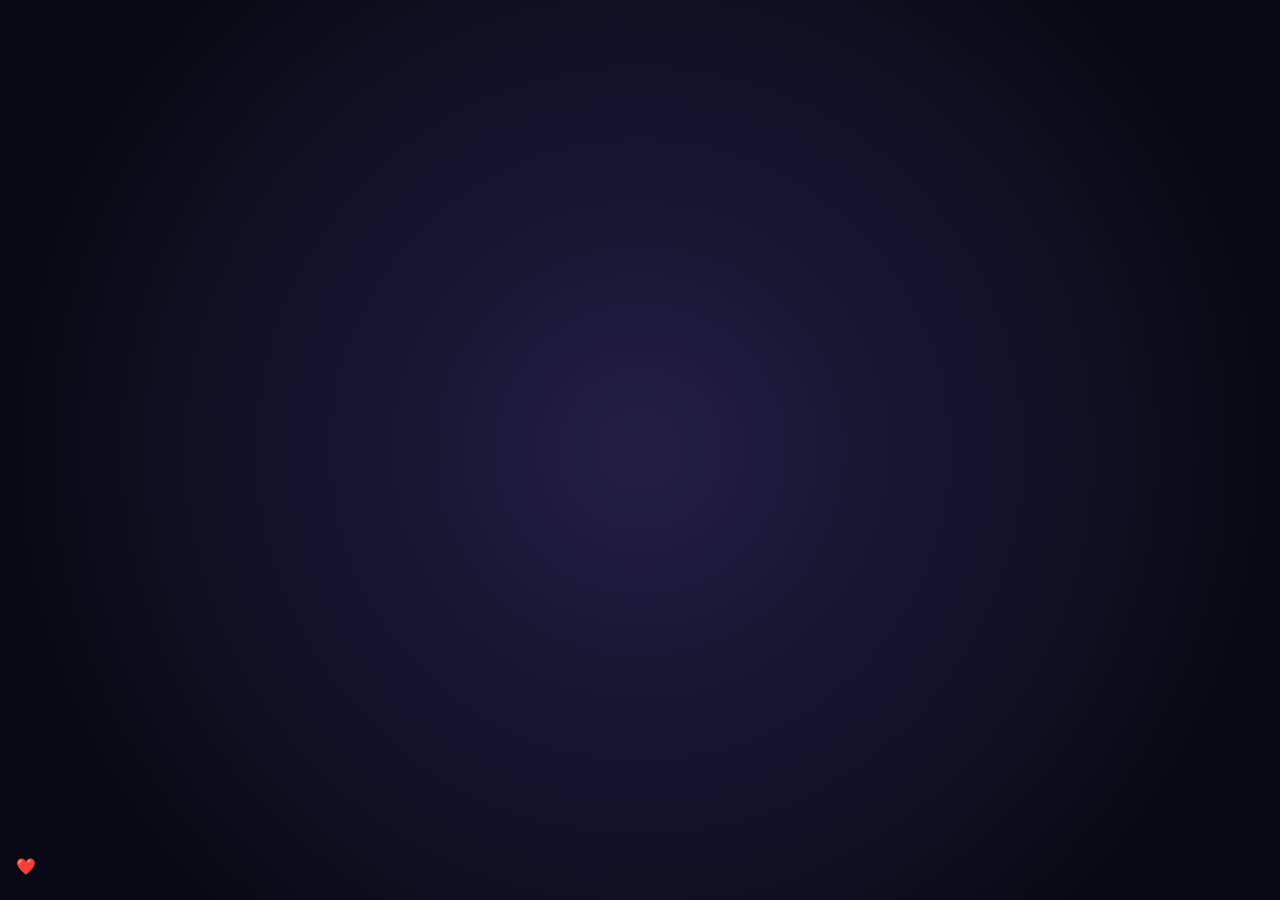
==== commit 37ea0366: "Add files via upload" ====
--- a/index.html
+++ b/index.html
@@ -10,27 +10,43 @@
   <meta property="og:image" content="assets/images/share-cover.jpg">
 
   <title>众水不灭 · 我们的恒久印记</title>
+
+  <script>
+    (function() {
+      if (sessionStorage.getItem("universe_unlocked") === "true") {
+        document.documentElement.classList.add("fast-unlock");
+      }
+      if (localStorage.getItem("love_owner_token")) {
+        document.documentElement.classList.add("is-owner");
+      }
+    })();
+  </script>
   
-  <!-- 网站标签页与移动端图标 -->
-  <link rel="icon" type="image/png" sizes="32x32" href="favicon-32x32.png?v=2.0">
-  <link rel="icon" type="image/png" sizes="16x16" href="favicon-16x16.png?v=2.0">
-  <link rel="apple-touch-icon" sizes="180x180" href="apple-touch-icon.png?v=2.0">
-  <link rel="manifest" href="manifest.json?v=2.0">
+  <link rel="icon" type="image/png" sizes="32x32" href="favicon-32x32.png?v=2.5">
+  <link rel="icon" type="image/png" sizes="16x16" href="favicon-16x16.png?v=2.5">
+  <link rel="apple-touch-icon" sizes="180x180" href="apple-touch-icon.png?v=2.5">
+  <link rel="manifest" href="manifest.json?v=2.5">
+  
+  <meta name="mobile-web-app-capable" content="yes">
   <meta name="apple-mobile-web-app-capable" content="yes">
   <meta name="apple-mobile-web-app-status-bar-style" content="black-translucent">
   <meta name="apple-mobile-web-app-title" content="雅歌之印">
 
-  <!-- 🚀 核心样式表预加载与非阻塞链路 -->
-  <link rel="stylesheet" href="css/base.css?v=2.4">
-  <link rel="stylesheet" href="css/components.css?v=2.4">
-  <link rel="stylesheet" href="css/animations.css?v=2.4">
-  <link rel="stylesheet" href="css/themes.css?v=2.4">
-  <link rel="stylesheet" href="css/anniversary.css?v=2.4">
-  <link rel="stylesheet" href="css/icebreaker.css?v=2.4">
-  <link rel="stylesheet" href="css/photo-wall.css?v=2.4">
-  <link rel="stylesheet" href="css/pet.css?v=2.4">
-  <link rel="stylesheet" href="css/scratch-card.css?v=2.4">
+  <link rel="stylesheet" href="css/base.css?v=2.5">
+  <link rel="stylesheet" href="css/components.css?v=2.6">
+  <link rel="stylesheet" href="css/animations.css?v=2.5">
+  <link rel="stylesheet" href="css/themes.css?v=2.5">
+  <link rel="stylesheet" href="css/anniversary.css?v=2.5">
+  <link rel="stylesheet" href="css/icebreaker.css?v=2.5">
+  <link rel="stylesheet" href="css/photo-wall.css?v=2.5">
+  <link rel="stylesheet" href="css/pet.css?v=2.5">
+  <link rel="stylesheet" href="css/pet-badges.css?v=2.5">
+  <link rel="stylesheet" href="css/scratch-card.css?v=2.5">
   <style>
+    html.fast-unlock #gatekeeper-screen { display: none !important; }
+    html.fast-unlock #main-container { display: block !important; opacity: 1 !important; visibility: visible !important; transform: none !important; }
+    html.fast-unlock .main-container--hidden { display: block !important; opacity: 1 !important; visibility: visible !important; transform: none !important; pointer-events: auto !important; }
+
     .perspective-capsule {
       position: fixed;
       top: max(18px, env(safe-area-inset-top, 18px));
@@ -45,7 +61,6 @@
       -webkit-backdrop-filter: blur(10px);
       box-shadow: 0 8px 24px rgba(0, 0, 0, 0.5);
       transform: translateZ(0);
-      -webkit-transform: translateZ(0);
     }
     .perspective-btn {
       padding: 7px 15px;
@@ -89,9 +104,7 @@
       border: 1.5px solid rgba(245, 158, 11, 0.3);
       border-radius: 20px;
       backdrop-filter: blur(10px);
-      -webkit-backdrop-filter: blur(10px);
       transform: translateZ(0);
-      -webkit-transform: translateZ(0);
     }
     .phase-tab-btn {
       flex: 1;
@@ -112,14 +125,175 @@
       box-shadow: 0 4px 15px rgba(245, 158, 11, 0.4);
       transform: scale(1.02);
     }
+    .romantic-rose-container {
+      position: fixed; 
+      inset: 0;
+      z-index: 0; 
+      display: flex;
+      flex-direction: row;
+      pointer-events: none; 
+      opacity: 0;
+      transition: opacity 1.5s ease-in;
+    }
+    .romantic-canvas-wrap { flex: 1; width: 100%; height: 100%; position: relative; }
+    .romantic-canvas-wrap canvas { position: absolute; inset: 0; width: 100%; height: 100%; display: block; }
+    @media (max-width: 768px) {
+      .romantic-rose-container { flex-direction: column; }
+      .romantic-canvas-wrap:nth-child(1) { flex: 0.35; }
+      .romantic-canvas-wrap:nth-child(2) { flex: 0.65; }
+    }
+    .gatekeeper__dialog { transition: opacity 0.8s cubic-bezier(0.16, 1, 0.3, 1), transform 0.8s cubic-bezier(0.16, 1, 0.3, 1) !important; }
+    .gatekeeper__dialog--hidden { opacity: 0 !important; pointer-events: none !important; transform: scale(0.9) translateY(20px) !important; }
+    .grace-badge-grid {
+      display: grid;
+      grid-template-columns: repeat(auto-fit, minmax(105px, 1fr));
+      gap: 12px;
+      padding: 10px 0;
+      width: 100%;
+      box-sizing: border-box;
+    }
+    @media (max-width: 480px) {
+      .grace-badge-grid {
+        grid-template-columns: repeat(3, 1fr) !important;
+        gap: 8px;
+      }
+    }
+
+    /* 🌟 恢复：后台控制台黑金密码验证弹窗样式 */
+    .hq-auth-modal {
+      position: fixed; inset: 0; z-index: 999999; display: none; align-items: center; justify-content: center;
+      background: rgba(15, 23, 42, 0.85); backdrop-filter: blur(16px); -webkit-backdrop-filter: blur(16px);
+      opacity: 0; transition: opacity 0.3s cubic-bezier(0.16, 1, 0.3, 1);
+    }
+    .hq-auth-modal.active { opacity: 1; display: flex !important; }
+    .hq-auth-dialog {
+      background: linear-gradient(145deg, #1e293b 0%, #020617 100%);
+      border: 1.5px solid rgba(245, 158, 11, 0.4); border-radius: 24px; padding: 36px 24px 28px;
+      width: 90%; max-width: 360px; text-align: center;
+      box-shadow: 0 24px 60px rgba(0, 0, 0, 0.8), inset 0 1px 2px rgba(255, 255, 255, 0.15);
+      transform: scale(0.95) translateY(10px); transition: all 0.3s cubic-bezier(0.16, 1, 0.3, 1);
+    }
+    .hq-auth-modal.active .hq-auth-dialog { transform: scale(1) translateY(0); }
+    .hq-auth-icon { font-size: 48px; margin-bottom: 12px; line-height: 1; filter: drop-shadow(0 4px 16px rgba(245, 158, 11, 0.6)); }
+    .hq-auth-title { font-size: 20px; font-weight: 900; color: #f8fafc; margin-bottom: 8px; letter-spacing: 1px; }
+    .hq-auth-desc { font-size: 13px; color: #94a3b8; margin-bottom: 24px; line-height: 1.5; }
+    .hq-auth-input {
+      width: 100%; background: rgba(0, 0, 0, 0.4); border: 1.5px solid rgba(255, 255, 255, 0.2);
+      border-radius: 14px; padding: 14px; font-size: 16px; color: #fff; text-align: center; outline: none;
+      transition: all 0.3s ease; font-family: ui-monospace, monospace; letter-spacing: 2px; margin-bottom: 20px;
+    }
+    .hq-auth-input:focus { border-color: #f59e0b; background: rgba(0, 0, 0, 0.6); box-shadow: 0 0 0 4px rgba(245, 158, 11, 0.2); }
+    .hq-auth-actions { display: flex; gap: 12px; width: 100%; }
+    .hq-btn-cancel, .hq-btn-confirm { flex: 1; padding: 14px; border-radius: 16px; font-size: 15px; font-weight: 800; cursor: pointer; transition: all 0.2s; border: none; }
+    .hq-btn-cancel { background: rgba(255, 255, 255, 0.08); color: #cbd5e1; }
+    .hq-btn-cancel:active { background: rgba(255, 255, 255, 0.12); }
+    .hq-btn-confirm { background: linear-gradient(135deg, #f59e0b 0%, #d97706 100%); color: #fff; box-shadow: 0 4px 14px rgba(245, 158, 11, 0.4); }
+    .hq-btn-confirm:active { transform: scale(0.97); }
+    .hq-auth-error { color: #f43f5e; font-size: 12px; font-weight: 700; margin-top: -10px; margin-bottom: 16px; display: none; }
+
+    .guest-toast {
+      position: fixed; top: 20px; left: 50%; transform: translateX(-50%) translateY(-20px);
+      background: rgba(15, 23, 42, 0.95); color: #fff; padding: 12px 24px; border-radius: 30px;
+      font-size: 14px; font-weight: 800; box-shadow: 0 12px 32px rgba(0, 0, 0, 0.3);
+      border: 1px solid rgba(255, 255, 255, 0.15);
+      backdrop-filter: blur(12px); z-index: 999999; opacity: 0; pointer-events: none; transition: all 0.3s cubic-bezier(0.16, 1, 0.3, 1);
+    }
+    .guest-toast.show { opacity: 1; transform: translateX(-50%) translateY(0); }
+    
+    /* 🌟 核心拦截 1：标题栏禁止选词 */
+    .hub-dock__header {
+      -webkit-user-select: none !important;
+      user-select: none !important;
+      -webkit-touch-callout: none !important;
+    }
+    .longpress-overlay {
+      position: absolute; inset: -15px -10px; z-index: 9999 !important; cursor: pointer; border-radius: inherit;
+      -webkit-user-select: none !important;
+      user-select: none !important;
+      -webkit-touch-callout: none !important;
+      pointer-events: auto !important;
+    }
+
+    /* 🌟 核心拦截 2：物理级 CSS 刮刮卡只读隔离盾 */
+    body:not(.is-owner) #scratch-container {
+      display: none !important;
+    }
+    body:not(.is-owner) #scratch-guest-lock {
+      display: block !important;
+    }
+    body.is-owner #scratch-guest-lock {
+      display: none !important;
+    }
+    body.is-owner #scratch-container {
+      display: grid !important;
+    }
+
+    /* 🌟 核心修复：移动端同行守护计时器 5 联数字卡片自适应防溢出引擎 */
+    .love-timer {
+      box-sizing: border-box !important;
+      max-width: 100% !important;
+      overflow: hidden !important;
+    }
+    .love-timer__grid {
+      display: grid !important;
+      grid-template-columns: repeat(5, minmax(0, 1fr)) !important;
+      gap: 6px !important;
+      width: 100% !important;
+      box-sizing: border-box !important;
+      padding: 0 !important;
+      margin: 0 auto !important;
+    }
+    .love-timer__unit {
+      min-width: 0 !important;
+      width: 100% !important;
+      box-sizing: border-box !important;
+      padding: 10px 2px !important;
+      display: flex !important;
+      flex-direction: column !important;
+      align-items: center !important;
+      justify-content: center !important;
+    }
+    .love-timer__num {
+      font-size: clamp(16px, 4.5vw, 24px) !important;
+      line-height: 1.15 !important;
+      word-break: break-all !important;
+      white-space: nowrap !important;
+      text-align: center !important;
+    }
+    .love-timer__label {
+      font-size: clamp(10px, 2.8vw, 13px) !important;
+      margin-top: 4px !important;
+      text-align: center !important;
+      white-space: nowrap !important;
+    }
+
+    @media (max-width: 640px) {
+      .love-timer {
+        padding: 16px 10px !important;
+      }
+      .love-timer__grid {
+        gap: 5px !important;
+      }
+      .love-timer__unit {
+        padding: 8px 1px !important;
+        border-radius: 12px !important;
+      }
+      .love-timer__num {
+        font-size: 18px !important;
+      }
+      .love-timer__label {
+        font-size: 11px !important;
+        margin-top: 3px !important;
+      }
+    }
   </style>
 </head>
 <body class="universe-body">
 
-  <!-- 🖼️ 独立硬件加速全视口固定背景层 -->
+  <div id="guestAlertToast" class="guest-toast">💌 展览模式：仅持印者可操作哦~</div>
+
   <div id="universe-bg-layer" class="universe-bg-layer"></div>
 
-  <!-- 顶部非侵入微光通知胶囊横幅 -->
   <div id="icebreaker-banner" class="icebreaker-banner">
     <span class="icebreaker-banner__icon">🕊️</span>
     <span id="icebreaker-banner-text" class="icebreaker-banner__text">收到对方递来的一封信笺...</span>
@@ -135,23 +309,28 @@
   <canvas id="starry-canvas" class="universe-canvas"></canvas>
   <canvas id="fireworks-canvas" class="fireworks-canvas"></canvas>
 
-  <!-- 🔒 门禁关卡 -->
   <section id="gatekeeper-screen" class="gatekeeper">
-    <div class="gatekeeper__dialog">
+    <div class="romantic-rose-container" id="romantic-rose-container">
+      <div class="romantic-canvas-wrap"><canvas id="rose-code-canvas"></canvas></div>
+      <div class="romantic-canvas-wrap"><canvas id="rose-particle-canvas"></canvas></div>
+    </div>
+    <div id="rose-click-overlay" style="position: absolute; inset: 0; z-index: 5; cursor: pointer;" title="点击唤醒专属时空"></div>
+    
+    <div class="gatekeeper__dialog gatekeeper__dialog--hidden" id="gatekeeper-dialog">
       <div class="gatekeeper__header">
         <div class="gatekeeper__badge">SACRED ARCHIVE</div>
         <h2 class="gatekeeper__title" id="gatekeeper-title">🔒 验证恒久契约</h2>
       </div>
       <div class="gatekeeper__content">
         <p class="gatekeeper__question" id="gatekeeper-question">请输入纪念日口令，或点击麦克风念出誓言：</p>
-        <div class="gatekeeper__input-group" style="display: flex; gap: 8px; align-items: center; margin-bottom: 12px;">
-          <input type="password" id="gatekeeper-input" class="gatekeeper__input" placeholder="输入6位口令..." maxlength="20" autocomplete="off" style="flex: 1;">
-          <button id="voice-unlock-btn" class="btn-universe btn-universe--secondary" title="点击念出誓言语音解锁" style="padding: 12px 16px; border-radius: 14px;">🎙️</button>
+        <div class="gatekeeper__input-group">
+          <input type="password" id="gatekeeper-input" class="gatekeeper__input" placeholder="输入口令..." maxlength="20" autocomplete="off">
+          <button id="voice-unlock-btn" class="btn-universe btn-universe--secondary voice-unlock-btn" title="点击念出誓言">🎙️</button>
         </div>
         <p class="gatekeeper__hint" id="gatekeeper-hint">提示：包容与接纳，爱是永不止息</p>
       </div>
       <div class="gatekeeper__footer">
-        <button id="gatekeeper-btn" class="btn-universe btn-universe--primary gatekeeper__btn">
+        <button id="gatekeeper-btn" class="btn-universe gatekeeper__btn">
           <span>开启专属时空</span>
           <span class="gatekeeper__btn-icon">➔</span>
         </button>
@@ -159,9 +338,7 @@
     </div>
   </section>
 
-  <!-- 🌌 主屏幕中枢 (Home Hub) -->
   <main id="main-container" class="main-container main-container--hidden">
-    <!-- 头部主角与同行时间守护 -->
     <header class="hero-section">
       <h1 class="hero-section__names" id="hero-names">张小阳 <span class="name-connector">&</span> 李小光</h1>
       <div class="hero-section__badge">THE ETERNAL SEAL</div>
@@ -175,13 +352,9 @@
           <div class="love-timer__unit"><span class="love-timer__num" id="timer-minutes">00</span><span class="love-timer__label">分</span></div>
           <div class="love-timer__unit"><span class="love-timer__num" id="timer-seconds">00</span><span class="love-timer__label">秒</span></div>
         </div>
-        <div class="love-timer__milestone" id="timer-milestone">
-          距离下一次契约纪念日还有 <span class="love-timer__milestone-days" id="milestone-days">--</span> 天
-        </div>
       </div>
     </header>
 
-    <!-- 主页告白真情手迹 -->
     <section class="confession-section">
       <div class="confession-card">
         <h3 class="confession-card__title" id="letter-title">致我生命中的唯一</h3>
@@ -196,14 +369,16 @@
       </div>
     </section>
 
-    <!-- 🌟 星轨功能中枢导航网格 (Navigation Dock) -->
+    <!-- 星轨功能中枢导航网格 -->
     <nav class="hub-dock" id="hub-dock">
-      <div class="hub-dock__header">
+      <div class="hub-dock__header" style="position: relative;">
+        <!-- 🌟 双击感应透明层 -->
+        <div class="longpress-overlay" id="secretKeyholeTrigger" title="快速双击唤醒持印者密钥"></div>
         <span class="hub-dock__badge">SACRED ARCHIVES</span>
         <h2 class="hub-dock__title">星轨功能中枢 · 契约秘境</h2>
       </div>
       <div class="hub-grid">
-        <div class="hub-btn" data-open-stage="timeline" onclick="window.StageManager.openStage('timeline')">
+        <div class="hub-btn" data-open-stage="timeline" onclick="if(window.StageManager) window.StageManager.openStage('timeline')">
           <div class="hub-btn__glow"></div>
           <span class="hub-btn__icon">🪐</span>
           <div class="hub-btn__info">
@@ -211,8 +386,7 @@
             <span class="hub-btn__desc">雅歌印记 · 3D拍立得</span>
           </div>
         </div>
-
-        <div class="hub-btn" data-open-stage="anniversary" onclick="window.StageManager.openStage('anniversary')">
+        <div class="hub-btn" data-open-stage="anniversary" onclick="if(window.StageManager) window.StageManager.openStage('anniversary')">
           <div class="hub-btn__glow"></div>
           <span class="hub-btn__icon">📅</span>
           <div class="hub-btn__info">
@@ -220,8 +394,7 @@
             <span class="hub-btn__desc">恒久倒数 · 恩典纪念</span>
           </div>
         </div>
-
-        <div class="hub-btn" data-open-stage="icebreaker" onclick="window.StageManager.openStage('icebreaker')">
+        <div class="hub-btn" data-open-stage="icebreaker" onclick="if(window.StageManager) window.StageManager.openStage('icebreaker')">
           <div class="hub-btn__glow"></div>
           <span class="hub-btn__icon">🕊️</span>
           <div class="hub-btn__info">
@@ -229,8 +402,7 @@
             <span class="hub-btn__desc">情感信号箱 · 避风港</span>
           </div>
         </div>
-
-        <div class="hub-btn" data-open-stage="checklist" onclick="window.StageManager.openStage('checklist')">
+        <div class="hub-btn" onclick="window.open('checklist.html', '_blank')">
           <div class="hub-btn__glow"></div>
           <span class="hub-btn__icon">📝</span>
           <div class="hub-btn__info">
@@ -238,17 +410,31 @@
             <span class="hub-btn__desc">阶段待办 · 100件心愿</span>
           </div>
         </div>
-
-        <div class="hub-btn" data-open-stage="scratch" onclick="window.StageManager.openStage('scratch')">
+        <div class="hub-btn" onclick="window.open('diary.html', '_blank')">
+          <div class="hub-btn__glow"></div>
+          <span class="hub-btn__icon">📔</span>
+          <div class="hub-btn__info">
+            <span class="hub-btn__title">我们的日记</span>
+            <span class="hub-btn__desc">酸甜苦辣 · 记录生活</span>
+          </div>
+        </div>
+        <div class="hub-btn" data-open-stage="badges" onclick="if(window.StageManager) window.StageManager.openStage('badges')">
+          <div class="hub-btn__glow"></div>
+          <span class="hub-btn__icon">🎖️</span>
+          <div class="hub-btn__info">
+            <span class="hub-btn__title">圣约印记</span>
+            <span class="hub-btn__desc">成就徽章 · 荣誉陈列</span>
+          </div>
+        </div>
+        <div class="hub-btn" data-open-stage="scratch" onclick="if(window.StageManager) window.StageManager.openStage('scratch')">
           <div class="hub-btn__glow"></div>
           <span class="hub-btn__icon">🎟️</span>
           <div class="hub-btn__info">
             <span class="hub-btn__title">舍己特权</span>
-            <span class="hub-btn__desc">包容特权券 · 真实刮刮乐</span>
-          </div>
-        </div>
-
-        <div class="hub-btn" data-open-stage="poster" onclick="window.StageManager.openStage('poster')">
+            <span class="hub-btn__desc">包容特权券 · 刮刮乐</span>
+          </div>
+        </div>
+        <div class="hub-btn" data-open-stage="poster" onclick="if(window.StageManager) window.StageManager.openStage('poster')">
           <div class="hub-btn__glow"></div>
           <span class="hub-btn__icon">📸</span>
           <div class="hub-btn__info">
@@ -256,6 +442,14 @@
             <span class="hub-btn__desc">超清海报 · 单文件铸造</span>
           </div>
         </div>
+        <div class="hub-btn" data-open-stage="birthday" onclick="if(window.StageManager) window.StageManager.openStage('birthday')">
+          <div class="hub-btn__glow"></div>
+          <span class="hub-btn__icon">🎂</span>
+          <div class="hub-btn__info">
+            <span class="hub-btn__title">生日盲盒</span>
+            <span class="hub-btn__desc">3D时空贺卡 · 永存</span>
+          </div>
+        </div>
       </div>
     </nav>
 
@@ -264,170 +458,169 @@
     </footer>
   </main>
 
-  <!-- ================= 🎪 全屏沉浸分幕容器 (Stage Modals) ================= -->
-  <div id="stage-modal-overlay" class="stage-overlay" onclick="window.StageManager.closeStage()"></div>
+  <!-- 🌟 补齐：后台管理验证控制台模态框 DOM -->
+  <div id="hq-admin-auth-modal" class="hq-auth-modal">
+    <div class="hq-auth-dialog">
+      <div class="hq-auth-icon">⚙️</div>
+      <h3 class="hq-auth-title">雅歌时空控制台</h3>
+      <p class="hq-auth-desc">请输入管理员密钥以进行操作鉴证：</p>
+      <input type="password" id="hq-admin-input" class="hq-auth-input" placeholder="••••••" maxlength="32">
+      <div class="hq-auth-error" id="hq-admin-error"></div>
+      <div class="hq-auth-actions">
+        <button class="hq-btn-cancel" id="hq-admin-cancel">取消</button>
+        <button class="hq-btn-confirm" id="hq-admin-confirm">验证</button>
+      </div>
+    </div>
+  </div>
+
+  <div id="stage-modal-overlay" class="stage-overlay" onclick="if(window.StageManager) window.StageManager.closeStage()"></div>
   <div id="stage-modal-container" class="stage-container">
-
-    <!-- 舞台 1: 时光轨迹 · 雅歌印记 -->
+    <section id="stage-badges" class="stage-modal">
+      <div class="stage-modal__header">
+        <div class="stage-modal__title-box">
+          <span class="stage-modal__icon">🎖️</span>
+          <h2 class="stage-modal__title">圣约印记 · 荣誉陈列室</h2>
+        </div>
+        <button class="stage-modal__close-btn" onclick="if(window.StageManager) window.StageManager.closeStage()" title="返回主界面">✕</button>
+      </div>
+      <div class="stage-modal__body" style="background:#0f172a;">
+        <div class="section-title">
+          <span class="section-title__desc" style="color:#94a3b8;" id="grace-badges-unlocked-count">已解锁 0 / 15 勋章</span>
+        </div>
+        <div class="grace-badge-grid" id="grace-badge-grid-container"></div>
+      </div>
+    </section>
+
     <section id="stage-timeline" class="stage-modal">
       <div class="stage-modal__header">
-        <div class="stage-modal__title-box">
-          <span class="stage-modal__icon">🪐</span>
-          <h2 class="stage-modal__title">时光轨迹 · 雅歌印记</h2>
-        </div>
-        <button class="stage-modal__close-btn" onclick="window.StageManager.closeStage()" title="返回主界面">✕</button>
-      </div>
-      <div class="stage-modal__body">
-        <div class="section-title">
-          <span class="section-title__desc">点击卡片可 3D 翻转查看独家私语与圣洁承诺</span>
-        </div>
-        <div class="timeline-flow" id="timeline-flow"></div>
+        <div class="stage-modal__title-box"><span class="stage-modal__icon">🪐</span><h2 class="stage-modal__title">时光轨迹 · 雅歌印记</h2></div>
+        <button class="stage-modal__close-btn" onclick="if(window.StageManager) window.StageManager.closeStage()">✕</button>
+      </div>
+      <div class="stage-modal__body"><div class="section-title"><span class="section-title__desc">点击卡片可 3D 翻转查看独家私语与圣洁承诺</span></div><div class="heart-engine-launch"><button class="heart-engine-btn" id="heartEngineBtn" type="button">💗 3D心形照片引擎</button></div><div class="timeline-flow" id="timeline-flow"></div></div>
+      <div class="heart-engine-overlay" id="heartEngineOverlay" aria-hidden="true">
+        <div class="heart-engine-overlay__inner">
+          <div class="heart-engine-overlay__header">
+            <div class="heart-engine-overlay__title">💗 3D心形照片引擎</div>
+            <button class="heart-engine-overlay__close" id="heartEngineClose" type="button">✕</button>
+          </div>
+          <div class="heart-engine-stage">
+            <div class="heart-engine-scene" id="heartEngineScene"></div>
+          </div>
+        </div>
       </div>
     </section>
 
-    <!-- 舞台 2: 时光刻度 · 恒久倒数 -->
     <section id="stage-anniversary" class="stage-modal">
       <div class="stage-modal__header">
-        <div class="stage-modal__title-box">
-          <span class="stage-modal__icon">📅</span>
-          <h2 class="stage-modal__title">时光刻度 · 恒久倒数</h2>
-        </div>
-        <button class="stage-modal__close-btn" onclick="window.StageManager.closeStage()" title="返回主界面">✕</button>
-      </div>
-      <div class="stage-modal__body">
-        <div class="section-title">
-          <span class="section-title__desc">公历阴历智能校准 · 每一天都铭刻着恩典与守望</span>
-        </div>
-        <div class="anniversary-grid" id="anniversary-container"></div>
-      </div>
+        <div class="stage-modal__title-box"><span class="stage-modal__icon">📅</span><h2 class="stage-modal__title">时光刻度 · 恒久倒数</h2></div>
+        <button class="stage-modal__close-btn" onclick="if(window.StageManager) window.StageManager.closeStage()">✕</button>
+      </div>
+      <div class="stage-modal__body"><div class="section-title"><span class="section-title__desc">公历阴历智能校准 · 每一天都铭刻着恩典与守望</span></div><div class="anniversary-grid" id="anniversary-container"></div></div>
     </section>
 
-    <!-- 舞台 3: 破冰和解 · 情感信号箱 -->
     <section id="stage-icebreaker" class="stage-modal">
       <div class="stage-modal__header">
-        <div class="stage-modal__title-box">
-          <span class="stage-modal__icon">🕊️</span>
-          <h2 class="stage-modal__title">破冰和解 · 情感信号箱</h2>
-        </div>
-        <button class="stage-modal__close-btn" onclick="window.StageManager.closeStage()" title="返回主界面">✕</button>
+        <div class="stage-modal__title-box"><span class="stage-modal__icon">🕊️</span><h2 class="stage-modal__title">破冰和解 · 情感信号箱</h2></div>
+        <button class="stage-modal__close-btn" onclick="if(window.StageManager) window.StageManager.closeStage()">✕</button>
       </div>
       <div class="stage-modal__body">
-        <div class="section-title">
-          <span class="section-title__desc">爱情不是讲理的地方，而是包容、理解与避风港</span>
-        </div>
+        <div class="section-title"><span class="section-title__desc">爱情不是讲理的地方，而是包容、理解与避风港</span></div>
         <div class="icebreaker-card">
           <div class="icebreaker-grid" id="icebreaker-container"></div>
           <div class="icebreaker-history-wrap">
-            <div class="icebreaker-history-title">
-              <span>💑 我们的破冰与和好印记 (永恒备忘录)</span>
-            </div>
+            <div class="icebreaker-history-title"><span>💑 我们的破冰与和好印记 (永恒备忘录)</span></div>
             <div class="icebreaker-history-list" id="icebreaker-history-container"></div>
           </div>
         </div>
       </div>
     </section>
 
-    <!-- 舞台 4: 同行约定 · 待办清单 -->
-    <section id="stage-checklist" class="stage-modal">
-      <div class="stage-modal__header">
-        <div class="stage-modal__title-box">
-          <span class="stage-modal__icon">📝</span>
-          <h2 class="stage-modal__title" id="checklist-stage-header-title">同行约定 · 待办清单</h2>
-        </div>
-        <button class="stage-modal__close-btn" onclick="window.StageManager.closeStage()" title="返回主界面">✕</button>
-      </div>
-      <div class="stage-modal__body">
-        <div class="phase-switch-bar">
-          <button class="phase-tab-btn active" data-phase="dating">🌿 恋爱期</button>
-          <button class="phase-tab-btn" data-phase="engaged">💍 订婚期</button>
-          <button class="phase-tab-btn" data-phase="married">🏠 结婚期</button>
-        </div>
-        <div class="section-title">
-          <h3 class="section-title__text" id="checklist-section-title">恋爱期待办清单</h3>
-          <span class="section-title__desc" id="checklist-section-desc">在尊重与接纳中了解彼此，坚守圣洁、克制与纯粹</span>
-        </div>
-        <div class="checklist-card">
-          <div class="checklist-card__progress-bar">
-            <div class="checklist-card__progress-fill" id="checklist-progress-fill"></div>
-          </div>
-          <div class="checklist-card__stats" id="checklist-stats">已达成心愿 0 / 0 项 (0%)</div>
-          <div class="checklist-grid" id="checklist-container"></div>
-        </div>
-      </div>
-    </section>
-
-    <!-- 舞台 5: 舍己包容 · 特权刮刮乐 -->
     <section id="stage-scratch" class="stage-modal">
       <div class="stage-modal__header">
-        <div class="stage-modal__title-box">
-          <span class="stage-modal__icon">🎟️</span>
-          <h2 class="stage-modal__title" id="scratch-stage-header-title">舍己与包容特权券</h2>
-        </div>
-        <button class="stage-modal__close-btn" onclick="window.StageManager.closeStage()" title="返回主界面">✕</button>
+        <div class="stage-modal__title-box"><span class="stage-modal__icon">🎟️</span><h2 class="stage-modal__title" id="scratch-stage-header-title">舍己与包容特权券</h2></div>
+        <button class="stage-modal__close-btn" onclick="if(window.StageManager) window.StageManager.closeStage()">✕</button>
       </div>
       <div class="stage-modal__body">
         <div class="section-title">
           <h3 class="section-title__text" id="scratch-section-title">恋爱期 · 舍己与包容特权券</h3>
           <span class="section-title__desc">真实刮开涂层 · 点击核销印章锁定承诺</span>
         </div>
+        
+        <!-- 🌟 物理级 3D 黑金锁定面板 -->
+        <div id="scratch-guest-lock" style="display:none; text-align:center; padding:48px 24px; background:var(--bg-card, rgba(255,255,255,0.03)); border:1.5px dashed var(--border-card, rgba(255,255,255,0.15)); border-radius:24px; margin:20px auto; max-width:600px; box-shadow:0 8px 32px rgba(0,0,0,0.2);">
+          <span style="font-size:48px; display:block; margin-bottom:14px; filter:drop-shadow(0 6px 12px rgba(0,0,0,0.5));">🔒</span>
+          <span style="color:var(--text-hero, #e2e8f0); font-size:18px; font-weight:900; letter-spacing:1px; display:block; margin-bottom:8px;">展览模式：舍己包容特权已锁定</span>
+          <span style="color:var(--text-sub, #94a3b8); font-size:13.5px; line-height:1.6; display:block;">
+            这是属于他们最私密的独家承诺<br>
+            <span style="font-size:12px; margin-top:6px; display:inline-block; opacity:0.8;">※ 仅持印者设备有权限查看详情与核销</span>
+          </span>
+        </div>
+
         <div class="scratch-grid" id="scratch-container"></div>
       </div>
     </section>
 
-    <!-- 舞台 6: 永存资产 · 导出海报 -->
     <section id="stage-poster" class="stage-modal">
       <div class="stage-modal__header">
-        <div class="stage-modal__title-box">
-          <span class="stage-modal__icon">📸</span>
-          <h2 class="stage-modal__title">导出超清壁纸与数字资产</h2>
-        </div>
-        <button class="stage-modal__close-btn" onclick="window.StageManager.closeStage()" title="返回主界面">✕</button>
+        <div class="stage-modal__title-box"><span class="stage-modal__icon">📸</span><h2 class="stage-modal__title">导出超清壁纸与数字资产</h2></div>
+        <button class="stage-modal__close-btn" onclick="if(window.StageManager) window.StageManager.closeStage()">✕</button>
       </div>
       <div class="stage-modal__body">
         <div class="poster-card" style="display:flex; flex-direction:column; gap:14px; max-width:680px; margin:0 auto;">
-          <div class="poster-card__info">
-            <p class="poster-card__desc">基于当前同行天数与时光回忆渲染高清海报，或将全站数据打包为独立 HTML 永久珍藏</p>
-          </div>
+          <div class="poster-card__info"><p class="poster-card__desc">基于当前同行天数与时光回忆渲染高清海报，或将全站数据打包为独立 HTML 永久珍藏</p></div>
           <div style="display:flex; gap:10px; flex-wrap:wrap;">
-            <button id="generate-poster-btn" class="btn-universe btn-universe--accent" style="flex:1;">
-              <span>✨ 生成纪念海报</span>
-            </button>
-            <button id="export-eternal-btn" class="btn-universe btn-universe--primary" style="flex:1;" onclick="EternalSealExporter.downloadSingleFileArchive()">
-              <span>📦 铸造永恒印记 (单文件下载)</span>
-            </button>
+            <button id="generate-poster-btn" class="btn-universe btn-universe--accent" style="flex:1;"><span>✨ 生成纪念海报</span></button>
+            <button id="export-eternal-btn" class="btn-universe btn-universe--primary" style="flex:1;" onclick="EternalSealExporter.downloadSingleFileArchive()"><span>📦 铸造永恒印记 (单文件)</span></button>
           </div>
         </div>
       </div>
     </section>
 
-  </div>
-
-  <!-- ================= 3. 黑胶唱片控制台 (带歌单列表呼出按钮) ================= -->
+    <section id="stage-birthday" class="stage-modal">
+      <div class="stage-modal__header">
+        <div class="stage-modal__title-box"><span class="stage-modal__icon">🎂</span><h2 class="stage-modal__title">星轨生辰 · 专属盲盒</h2></div>
+        <button class="stage-modal__close-btn" onclick="if(window.StageManager) window.StageManager.closeStage()">✕</button>
+      </div>
+      <div class="stage-modal__body">
+        <div class="section-title"><span class="section-title__desc">时空胶囊已封装，将在特定时刻为你解锁全息 3D 贺卡</span></div>
+        <div id="birthday-capsule-container" class="birthday-container"></div>
+      </div>
+    </section>
+  </div>
+
+  <div id="secret-owner-modal" class="hq-auth-modal">
+    <div class="hq-auth-dialog">
+      <div class="hq-auth-icon">🗝️</div>
+      <h3 class="hq-auth-title">持印者设备升权</h3>
+      <p class="hq-auth-desc">请输入管理密码以永久认证此设备。认证后将开放全站高阶书写权限，免去二次验证的繁琐。</p>
+      <input type="password" id="secret-owner-input" class="hq-auth-input" placeholder="••••••" maxlength="32">
+      <div class="hq-auth-actions">
+        <button class="hq-btn-cancel" onclick="document.getElementById('secret-owner-modal').classList.remove('active')">取消</button>
+        <button class="hq-btn-confirm" onclick="verifySecretOwner()">解除封印</button>
+      </div>
+    </div>
+  </div>
+
   <aside class="vinyl-player" id="vinyl-player">
-    <div class="vinyl-player__needle" id="vinyl-needle"></div>
-    <div class="vinyl-player__disc" id="vinyl-disc" title="点击播放/暂停音乐">
-      <div class="vinyl-player__center-core">
-        <span class="vinyl-player__default-heart">❤️</span>
-        <img id="vinyl-cover" class="vinyl-player__cover" src="" alt="" onerror="this.style.display='none'" onload="this.style.display='block'" decoding="async">
-      </div>
-    </div>
-    <div class="vinyl-player__control" style="display:flex; justify-content:center; align-items:center; gap:6px;">
-      <button class="vinyl-player__btn" id="audio-toggle-btn" title="播放/暂停">🎵</button>
-      <button class="vinyl-player__btn" id="audio-list-btn" title="查看歌曲列表" style="font-size:12.5px; opacity:0.9;">📑</button>
+    <div class="heart-music-capsule" id="heart-music-capsule" title="单击：播放/暂停 | 长按或双击：专属歌单">
+      <div class="heart-music-core">
+        <span class="heart-music-icon">❤️</span>
+        <img id="vinyl-cover" class="heart-music-cover" src="" alt="" onerror="this.style.display='none'" onload="this.style.display='block'" decoding="async">
+      </div>
+      <div class="heart-music-pulse"></div>
     </div>
   </aside>
 
-  <!-- 🎵 隐藏式歌曲列表弹出抽屉 -->
   <div class="playlist-drawer" id="playlist-drawer">
     <div class="playlist-drawer__header">
       <div class="playlist-drawer__title"><span>🎵 专属背景音乐列表</span></div>
-      <button class="playlist-drawer__close" id="playlist-drawer-close" title="收起列表">✕</button>
+      <button class="playlist-drawer__close" id="playlist-drawer-close">✕</button>
     </div>
     <div class="playlist-drawer__list" id="playlist-drawer-list"></div>
   </div>
 
-  <div class="easter-egg-trigger easter-egg-trigger--star" id="egg-star" title="神秘星星">⭐</div>
-  <div class="easter-egg-trigger easter-egg-trigger--paw" id="egg-paw" title="猫爪印记">🐾</div>
+  <div class="easter-egg-trigger easter-egg-trigger--star" id="egg-star">⭐</div>
+  <div class="easter-egg-trigger easter-egg-trigger--paw" id="egg-paw">🐾</div>
 
   <div class="egg-modal" id="egg-modal">
     <div class="egg-modal__dialog">
@@ -436,7 +629,6 @@
     </div>
   </div>
 
-  <!-- 全站大纪念海报预览弹窗 -->
   <div class="poster-modal" id="poster-modal">
     <div class="poster-modal__dialog">
       <div class="poster-modal__preview-box" id="poster-preview-box"></div>
@@ -447,8 +639,7 @@
       </div>
     </div>
   </div>
-
-  <!-- 单卡 300DPI 拍立得海报预览弹窗 -->
+  
   <div class="poster-modal" id="single-poster-modal" style="display:none;">
     <div class="poster-modal__dialog">
       <div class="poster-modal__preview-box" id="single-poster-preview-box"></div>
@@ -459,20 +650,16 @@
       </div>
     </div>
   </div>
-
-  <!-- 沉浸式全屏和解空间覆盖层 -->
+  
   <div id="icebreaker-modal" class="icebreaker-modal">
     <div class="icebreaker-modal__dialog">
       <div id="icebreaker-modal-badge" class="icebreaker-modal__badge">SACRED COVENANT</div>
       <h3 id="icebreaker-modal-title" class="icebreaker-modal__title">愿爱化解一切 · 我们的避风港</h3>
-      <div class="icebreaker-letter">
-        <p id="icebreaker-modal-letter" class="icebreaker-letter__quote"></p>
-      </div>
+      <div class="icebreaker-letter"><p id="icebreaker-modal-letter" class="icebreaker-letter__quote"></p></div>
       <div id="icebreaker-modal-actions" class="icebreaker-modal__actions"></div>
     </div>
   </div>
-
-  <!-- 🌟 破冰和好 300DPI 拍立得海报预览弹窗 -->
+  
   <div class="poster-modal" id="icebreaker-poster-modal" style="display:none;">
     <div class="poster-modal__dialog">
       <div class="poster-modal__preview-box" id="icebreaker-poster-preview-box"></div>
@@ -484,29 +671,96 @@
     </div>
   </div>
 
-  <script src="js/config.js?v=2.4"></script>
-  <script src="js/theme-presets.js?v=2.4"></script>
-  <script src="js/stage-content.js?v=2.4"></script>
-  <script src="js/theme-engine.js?v=2.4"></script>
-  <script src="js/anniversary-engine.js?v=2.4"></script>
-  <script src="js/anniversary-tools.js?v=2.4"></script>
-  <script src="js/anniversary.js?v=2.4"></script>
-  <script src="js/icebreaker.js?v=2.4"></script>
-  <script src="js/lifecycle.js?v=2.4"></script>
-  <script src="js/photo-wall.js?v=2.4"></script>
-  <script src="js/effects.js?v=2.4"></script>
-  <script src="js/timeline.js?v=2.4"></script>
-  <script src="js/pet.js?v=2.4"></script>
-  <script src="js/export-eternal.js?v=2.4"></script>
-  <script src="js/core.js?v=2.4"></script>
+  <script src="js/config.js?v=2.5"></script>
+  <script src="js/romantic-rose.js?v=2.5"></script>
+  <script src="js/theme-presets.js?v=2.5"></script>
+  <script src="js/stage-content.js?v=2.5"></script>
+  <script src="js/theme-engine.js?v=2.5"></script>
+  <script src="js/anniversary-engine.js?v=2.5"></script>
+  <script src="js/anniversary-tools.js?v=2.5"></script>
+  <script src="js/anniversary.js?v=2.5"></script>
+  <script src="js/icebreaker-actions.js?v=2.5"></script>
+  <script src="js/icebreaker.js?v=2.5"></script>
+  <script src="js/lifecycle.js?v=2.5"></script>
+  <script src="js/photo-wall.js?v=2.5"></script>
+  <script src="js/effects.js?v=2.5"></script>
+  <script src="js/timeline.js?v=2.5"></script>
+  <script src="js/pet-celebration.js?v=2.5"></script>
+  <script src="js/pet.js?v=2.5"></script>
+  <script src="js/export-eternal.js?v=2.5"></script>
+  <script src="js/birthday.js?v=2.6"></script>
+  <script src="js/scratch.js?v=3.7"></script>
+  <script src="js/core.js?v=2.5"></script>
+  
   <script>
+    function showGuestAlert() {
+      const t = document.getElementById("guestAlertToast");
+      if(t) {
+        t.classList.add("show");
+        setTimeout(() => t.classList.remove("show"), 2500);
+      }
+    }
+
+    function isOwnerDevice() {
+      return !!localStorage.getItem("love_owner_token");
+    }
+
+    function syncOwnerClasses() {
+      if (isOwnerDevice()) {
+        document.documentElement.classList.add("is-owner");
+        document.body.classList.add("is-owner");
+      } else {
+        document.documentElement.classList.remove("is-owner");
+        document.body.classList.remove("is-owner");
+      }
+    }
+
+    async function verifySecretOwner() {
+      const pwd = document.getElementById("secret-owner-input").value.trim();
+      if (!pwd) return;
+      
+      const btn = document.querySelector(".hq-btn-confirm");
+      const origText = btn.textContent;
+      btn.textContent = "鉴证中...";
+      
+      try {
+        const res = await fetch("/api/love/verify-gatekeeper", {
+          method: "POST",
+          headers: { "Content-Type": "application/json" },
+          body: JSON.stringify({ password: pwd })
+        });
+        const data = await res.json();
+        
+        if (data.success && data.memberToken) {
+          localStorage.setItem("love_owner_token", data.memberToken);
+          syncOwnerClasses();
+          document.getElementById("secret-owner-modal").classList.remove("active");
+          showGuestAlert(); 
+          document.getElementById("guestAlertToast").textContent = "✨ 设备鉴证成功，已永久开放核心写权限！";
+          document.getElementById("guestAlertToast").style.background = "rgba(16, 185, 129, 0.95)";
+          setTimeout(() => location.reload(), 1200); 
+        } else {
+          alert("❌ 密钥错误或无权限");
+        }
+      } catch (err) {
+        alert("网络异常");
+      } finally {
+        btn.textContent = origText;
+      }
+    }
+
     document.addEventListener("DOMContentLoaded", () => {
-      if (window.ThemeEngine) {
-        window.ThemeEngine.init();
-      }
-      if (window.StageManager) {
-        window.StageManager.init();
-      }
+      syncOwnerClasses();
+
+      if (window.RomanticRoseEngine) {
+        window.roseEngineInstance = new window.RomanticRoseEngine();
+        window.roseEngineInstance.init();
+        window.addEventListener("universe:unlocked", () => {
+          if (window.roseEngineInstance) window.roseEngineInstance.destroy();
+        });
+      }
+      if (window.ThemeEngine) window.ThemeEngine.init();
+      if (window.StageManager) window.StageManager.init();
       if (window.AnniversaryManager && window.LOVE_CONFIG) {
         const anniMgr = new window.AnniversaryManager(window.LOVE_CONFIG);
         anniMgr.init();
@@ -518,6 +772,43 @@
       if (window.GracePetManager && window.LOVE_CONFIG) {
         const petMgr = new window.GracePetManager(window.LOVE_CONFIG);
         petMgr.init();
+      }
+      if (window.BirthdayInstance) {
+        window.BirthdayInstance.init();
+      }
+
+      if (window.ScratchCardManager && window.LOVE_CONFIG) {
+        window.ScratchCardInstance = new window.ScratchCardManager(window.LOVE_CONFIG);
+        window.ScratchCardInstance.init();
+      }
+
+      // 🌟 针对 iPhone 14 Pro 等移动端优化的“双击快速唤醒”引擎
+      const triggerArea = document.getElementById("secretKeyholeTrigger");
+      let lastTapTime = 0;
+      
+      const handleSecretTrigger = (e) => {
+        const currentTime = Date.now();
+        const tapInterval = currentTime - lastTapTime;
+        
+        if (tapInterval < 300 && tapInterval > 0) {
+          if (e.cancelable) e.preventDefault();
+          document.getElementById("secret-owner-input").value = "";
+          document.getElementById("secret-owner-modal").classList.add("active");
+          lastTapTime = 0;
+        } else {
+          lastTapTime = currentTime;
+        }
+      };
+
+      if (triggerArea) {
+        triggerArea.addEventListener("touchend", handleSecretTrigger, { passive: false });
+        triggerArea.addEventListener("click", (e) => {
+          if (e.detail === 2) {
+            document.getElementById("secret-owner-input").value = "";
+            document.getElementById("secret-owner-modal").classList.add("active");
+          }
+        });
+        triggerArea.addEventListener("contextmenu", (e) => e.preventDefault());
       }
     });
   </script>
--- a/css/base.css
+++ b/css/base.css
@@ -1,7 +1,13 @@
+
 /**
  * 恋爱时光轴 & 漫游宇宙 (Love Universe)
  * 文件名: css/base.css
- * 升级：恢复 iOS 原生平滑惯性滚动，建立滚动穿透防御系统，优化全屏背景加速图层
+ * 版本: 2.4 — 滚动锁死修复版
+ * 
+ * 【根因修复记录】
+ * 致命Bug: overscroll-behavior:contain + 全局section/main overflow-x:hidden 
+ *         叠加导致滚动链在main-container处被完全截断
+ * 修复方案: 移除contain、收束overflow约束到html/body层级、恢复标准滚动链
  */
 
 :root {
@@ -38,6 +44,7 @@
   --ease-smooth: cubic-bezier(0.4, 0, 0.2, 1);
 }
 
+/* ════════════ 全局重置 ════════════ */
 *, *::before, *::after {
   box-sizing: border-box;
   margin: 0;
@@ -45,6 +52,7 @@
   -webkit-tap-highlight-color: transparent;
 }
 
+/* ════════════ HTML 根元素 — 仅做横向溢出防护，不干预纵向滚动链 ════════════ */
 html {
   font-size: 16px;
   scroll-behavior: smooth;
@@ -52,11 +60,12 @@
   background-color: var(--space-dark);
   width: 100%;
   max-width: 100%;
+  /* 仅防止横向溢出，不设overscroll-behavior避免截断滚动链 */
   overflow-x: hidden;
   position: relative;
-  touch-action: manipulation;
-}
-
+}
+
+/* ════════════ BODY — 页面级滚动容器（标准文档流滚动） ════════════ */
 body {
   font-family: -apple-system, BlinkMacSystemFont, "PingFang SC", "Hiragino Sans GB", "Microsoft YaHei", "Segoe UI", Roboto, sans-serif;
   background-color: var(--space-dark);
@@ -65,24 +74,21 @@
   min-height: 100dvh;
   width: 100%;
   max-width: 100%;
+  /* 横向溢出防护 */
   overflow-x: hidden;
+  /* 纵向保持默认auto，允许正常文档流滚动 */
+  overflow-y: auto;
   position: relative;
   line-height: 1.6;
-  padding-bottom: max(24px, env(safe-area-inset-bottom));
+  /* 底部安全区域内边距，确保footer可完整滚动到视口 */
+  padding-bottom: max(80px, env(safe-area-inset-bottom));
+  /* iOS Safari 原生平滑惯性滚动（关键：不设overscroll-behavior避免锁死） */
   -webkit-overflow-scrolling: touch;
+  /* 触摸手势仅限制为纵向（不阻止滚动本身） */
   touch-action: pan-y;
 }
 
-/* 🔒 iOS 滚动穿透锁定专用样式 */
-body.body--locked {
-  position: fixed;
-  left: 0;
-  width: 100%;
-  overflow: hidden;
-  touch-action: none;
-}
-
-/* 🖼️ 独立硬件加速全视口固定背景层 (精准填满视口，消除 100vw 引起的横向滑动) */
+/* ════════════ 独立硬件加速全视口固定背景层 ════════════ */
 .universe-bg-layer {
   position: fixed;
   top: 0;
@@ -118,22 +124,27 @@
   background: none;
 }
 
-/* 🌅 微醺星河暖色暮光默认基底 */
+/* 默认基底色 */
 .universe-body {
   background-color: var(--space-dark);
 }
 
+/* ════════════ 主内容区 — 不设overscroll-behavior:contain（关键修复） ════════════ */
 .main-container {
   width: 100%;
-  max-width: 960px;
+  max-width: 1080px;
   margin: 0 auto;
-  padding: 24px 18px 80px;
+  padding: 24px 18px 40px;
   position: relative;
   z-index: 10;
   opacity: 1;
   transform: translateY(0);
   transition: opacity 0.6s var(--ease-spring), transform 0.6s var(--ease-spring);
+  /* 仅防横向溢出，不触发布局上下文变更 */
   overflow-x: hidden;
+  /* 不设 overflow-y — 让内容自然撑开高度参与文档流滚动 */
+  /* 不设 overscroll-behavior:contain — 这是之前导致滚动锁死的元凶 */
+  /* 不设 touch-action — 继承body的pan-y即可 */
 }
 
 .main-container--hidden {
@@ -143,6 +154,7 @@
   display: none;
 }
 
+/* ════════════ Section标题样式 ════════════ */
 .section-title {
   text-align: center;
   margin-bottom: 24px;
@@ -173,6 +185,7 @@
   font-weight: 600;
 }
 
+/* ════════════ 自定义滚动条样式 ════════════ */
 ::-webkit-scrollbar {
   width: 6px;
   height: 6px;
@@ -187,3 +200,14 @@
   border-radius: 6px;
   box-shadow: 0 0 8px var(--rose-gold-glow);
 }
+
+/* Firefox 滚动条 */
+* {
+  scrollbar-width: thin;
+  scrollbar-color: var(--rose-gold) rgba(7, 10, 20, 0.8);
+}
+
+/* ════════════ 交互元素触摸优化（仅按钮级别，不影响滚动容器） ════════════ */
+a, button, [role="button"] {
+  touch-action: manipulation;
+}
--- a/css/components.css
+++ b/css/components.css
@@ -1,7 +1,7 @@
 /**
  * 恋爱时光轴 & 漫游宇宙 (Love Universe)
  * 文件名: css/components.css
- * 升级：星轨中枢导航网格 (Navigation Dock) + 全屏沉浸分幕系统 (Stage Modals) + 完整组件集
+ * 升级：星轨中枢导航网格 (Navigation Dock) + 全屏沉浸分幕系统 (Stage Modals) + 交互穿透深度修复
  */
 
 .universe-canvas,
@@ -380,6 +380,8 @@
   margin: 0 auto 36px;
   contain: layout style;
   transition: all 0.3s ease;
+  position: relative;
+  z-index: 20;
 }
 
 .hub-dock__header {
@@ -427,6 +429,7 @@
   position: relative;
   overflow: hidden;
   user-select: none;
+  pointer-events: auto;
   backdrop-filter: blur(8px);
   -webkit-backdrop-filter: blur(8px);
   transition: all 0.28s var(--ease-spring);
@@ -464,6 +467,7 @@
   margin-bottom: 8px;
   filter: drop-shadow(0 4px 8px rgba(0, 0, 0, 0.3));
   transition: transform 0.28s var(--ease-spring);
+  pointer-events: none;
 }
 
 .hub-btn:hover .hub-btn__icon {
@@ -475,6 +479,7 @@
   flex-direction: column;
   align-items: center;
   gap: 3px;
+  pointer-events: none;
 }
 
 .hub-btn__title {
@@ -520,6 +525,10 @@
   align-items: center;
   justify-content: center;
   padding: max(16px, env(safe-area-inset-top)) max(16px, env(safe-area-inset-right)) max(16px, env(safe-area-inset-bottom)) max(16px, env(safe-area-inset-left));
+}
+
+.stage-container.stage-container--active {
+  pointer-events: auto;
 }
 
 .stage-modal {
